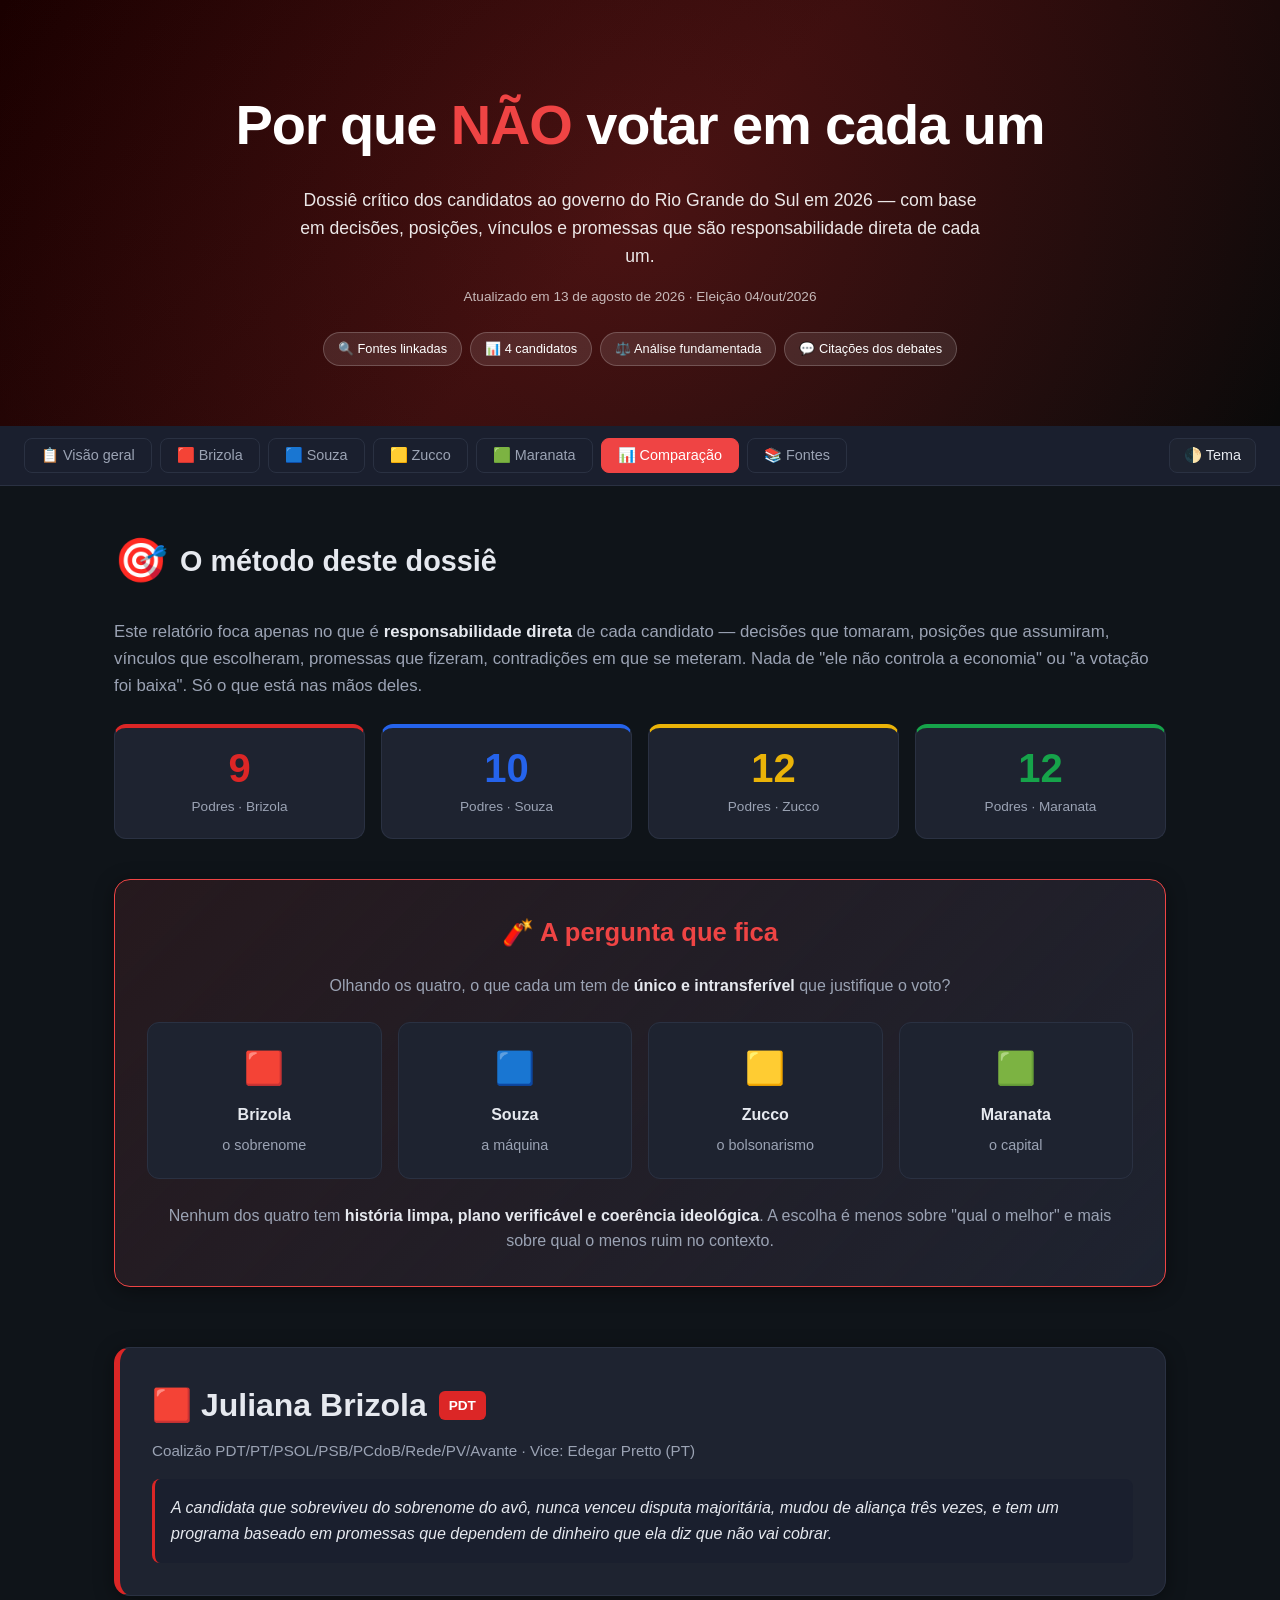
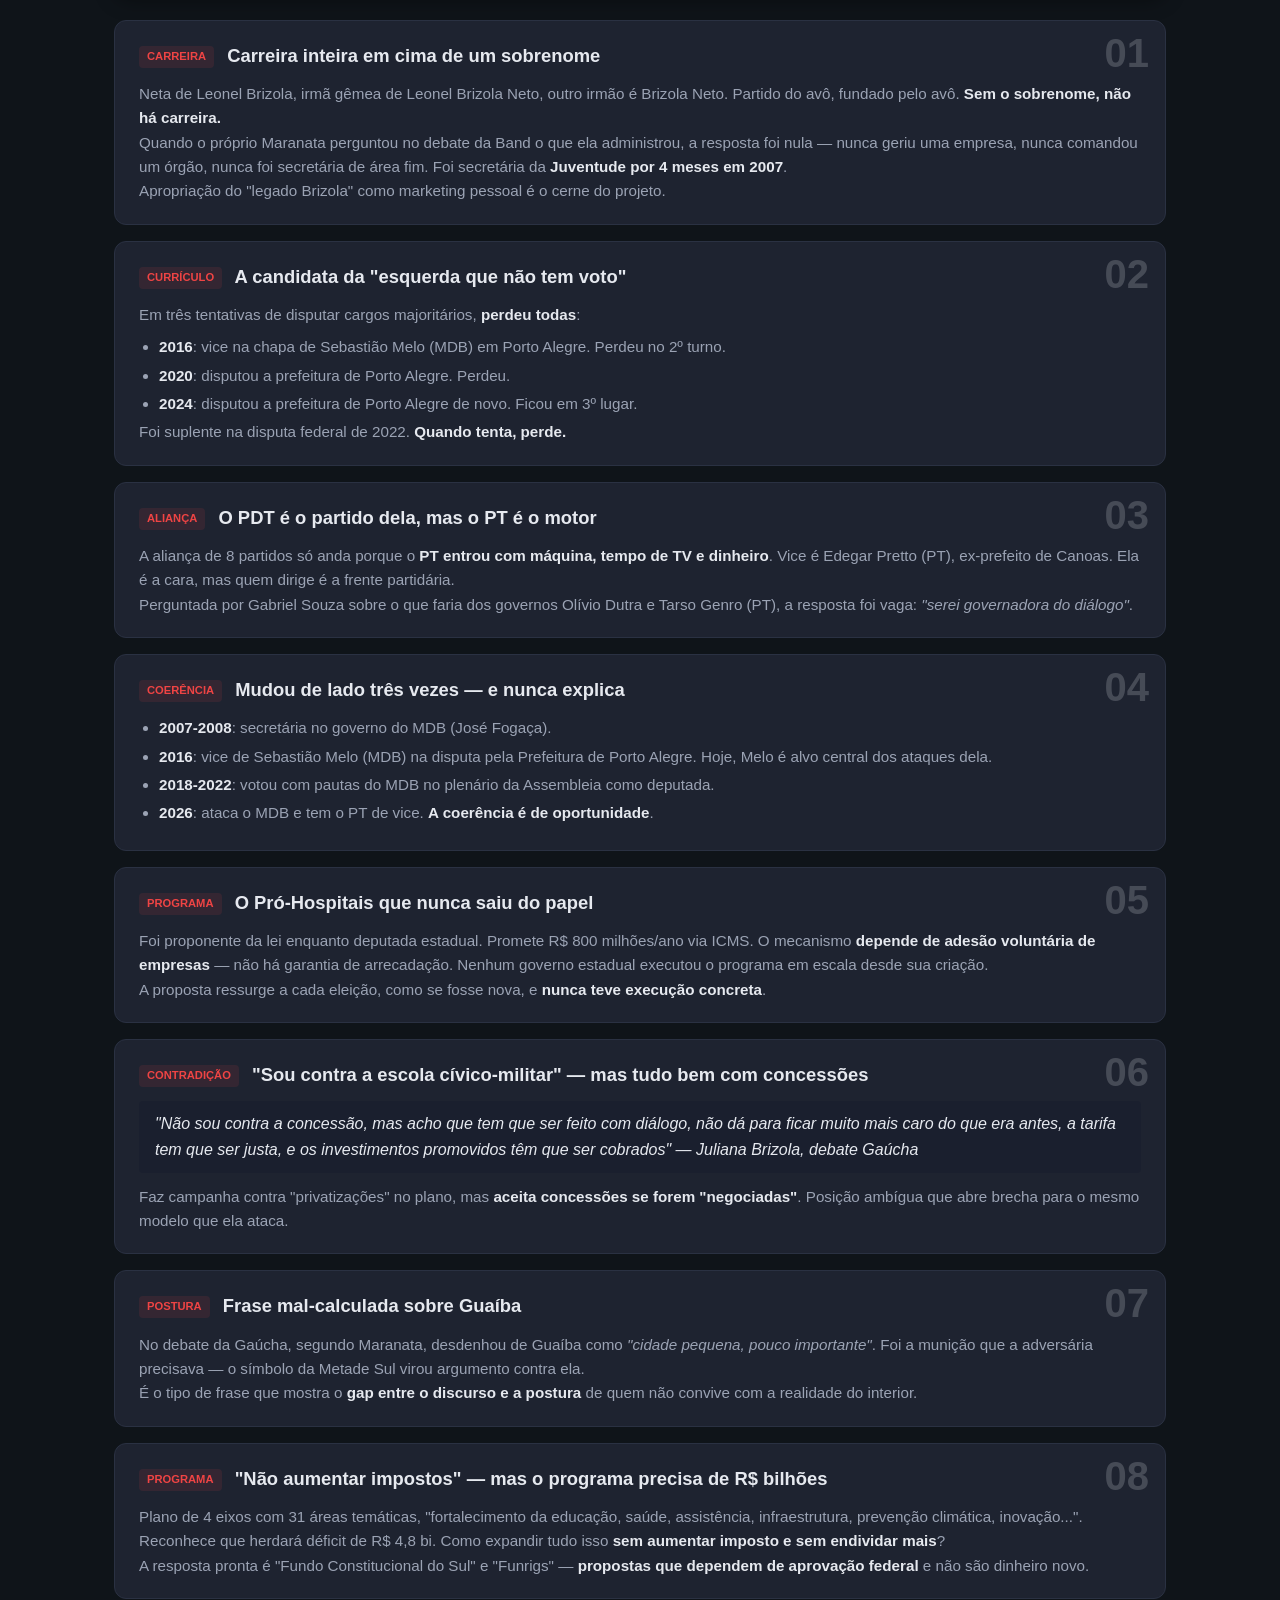
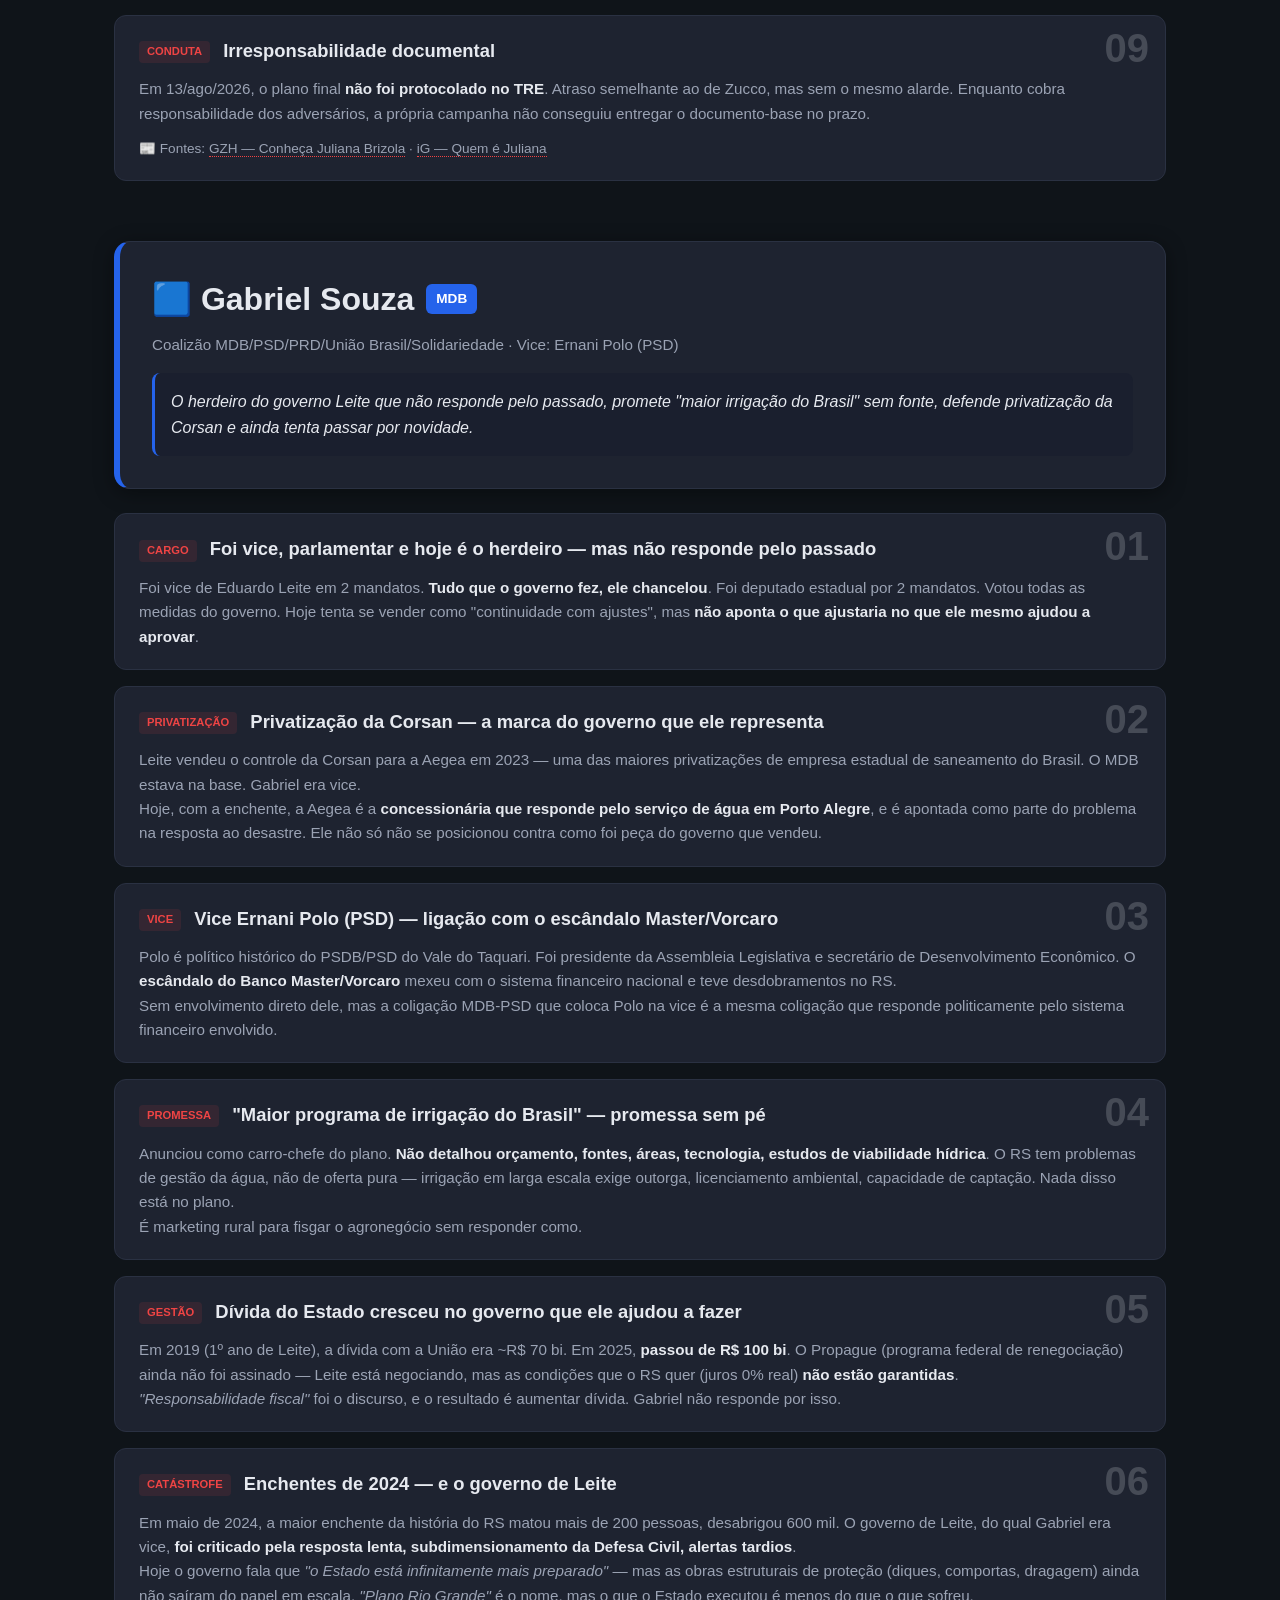
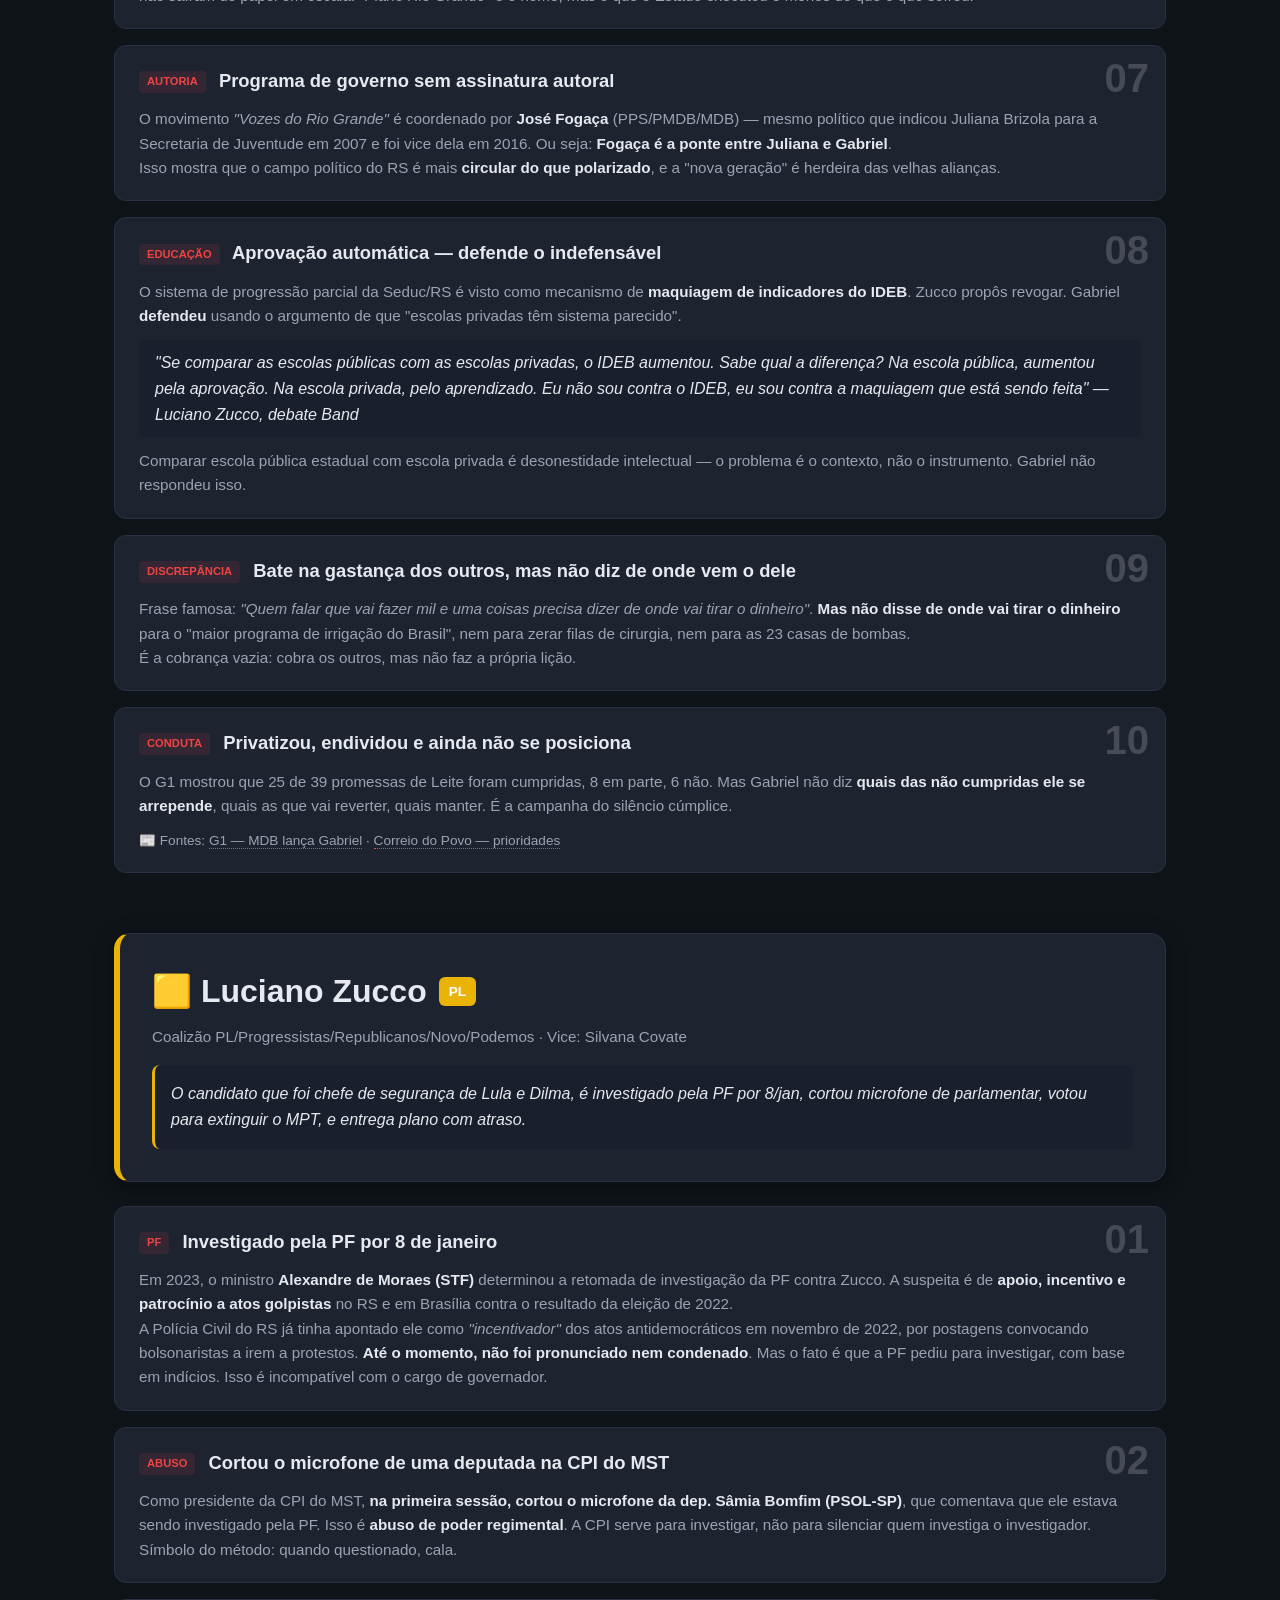
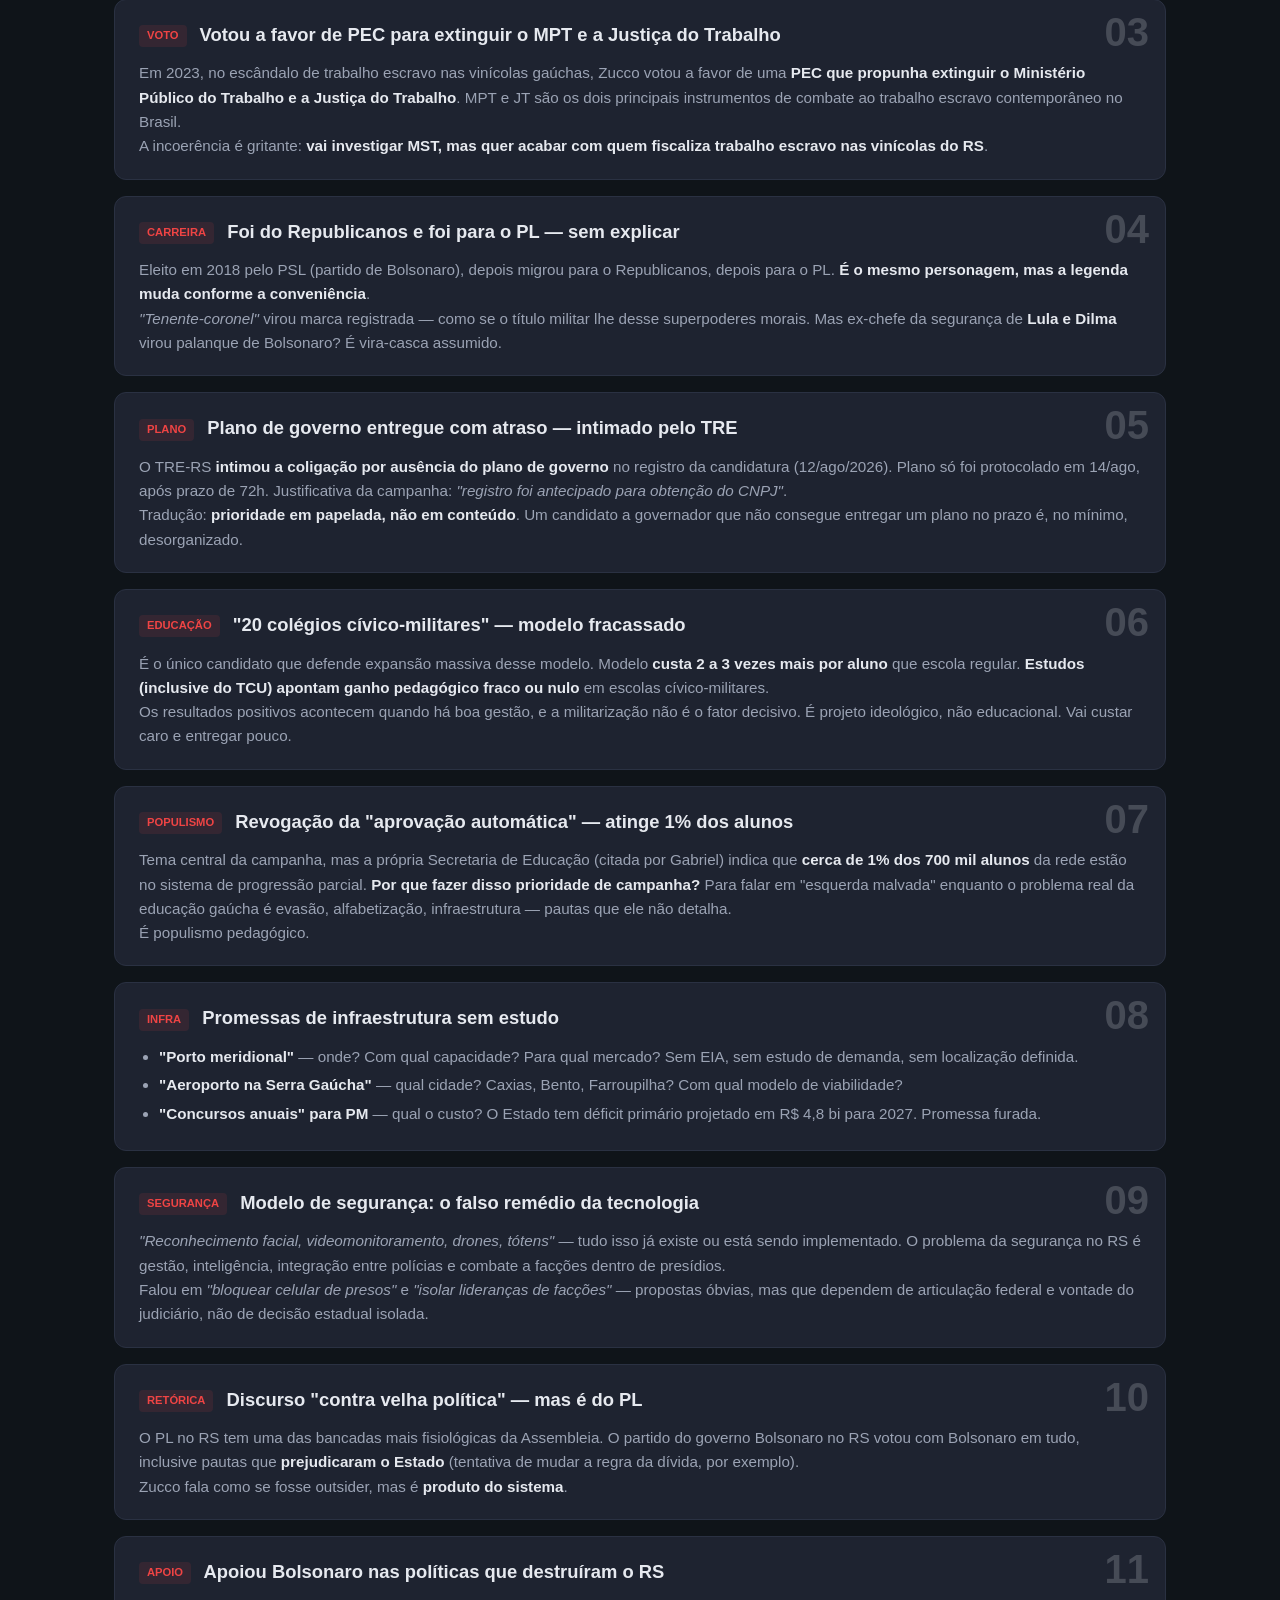
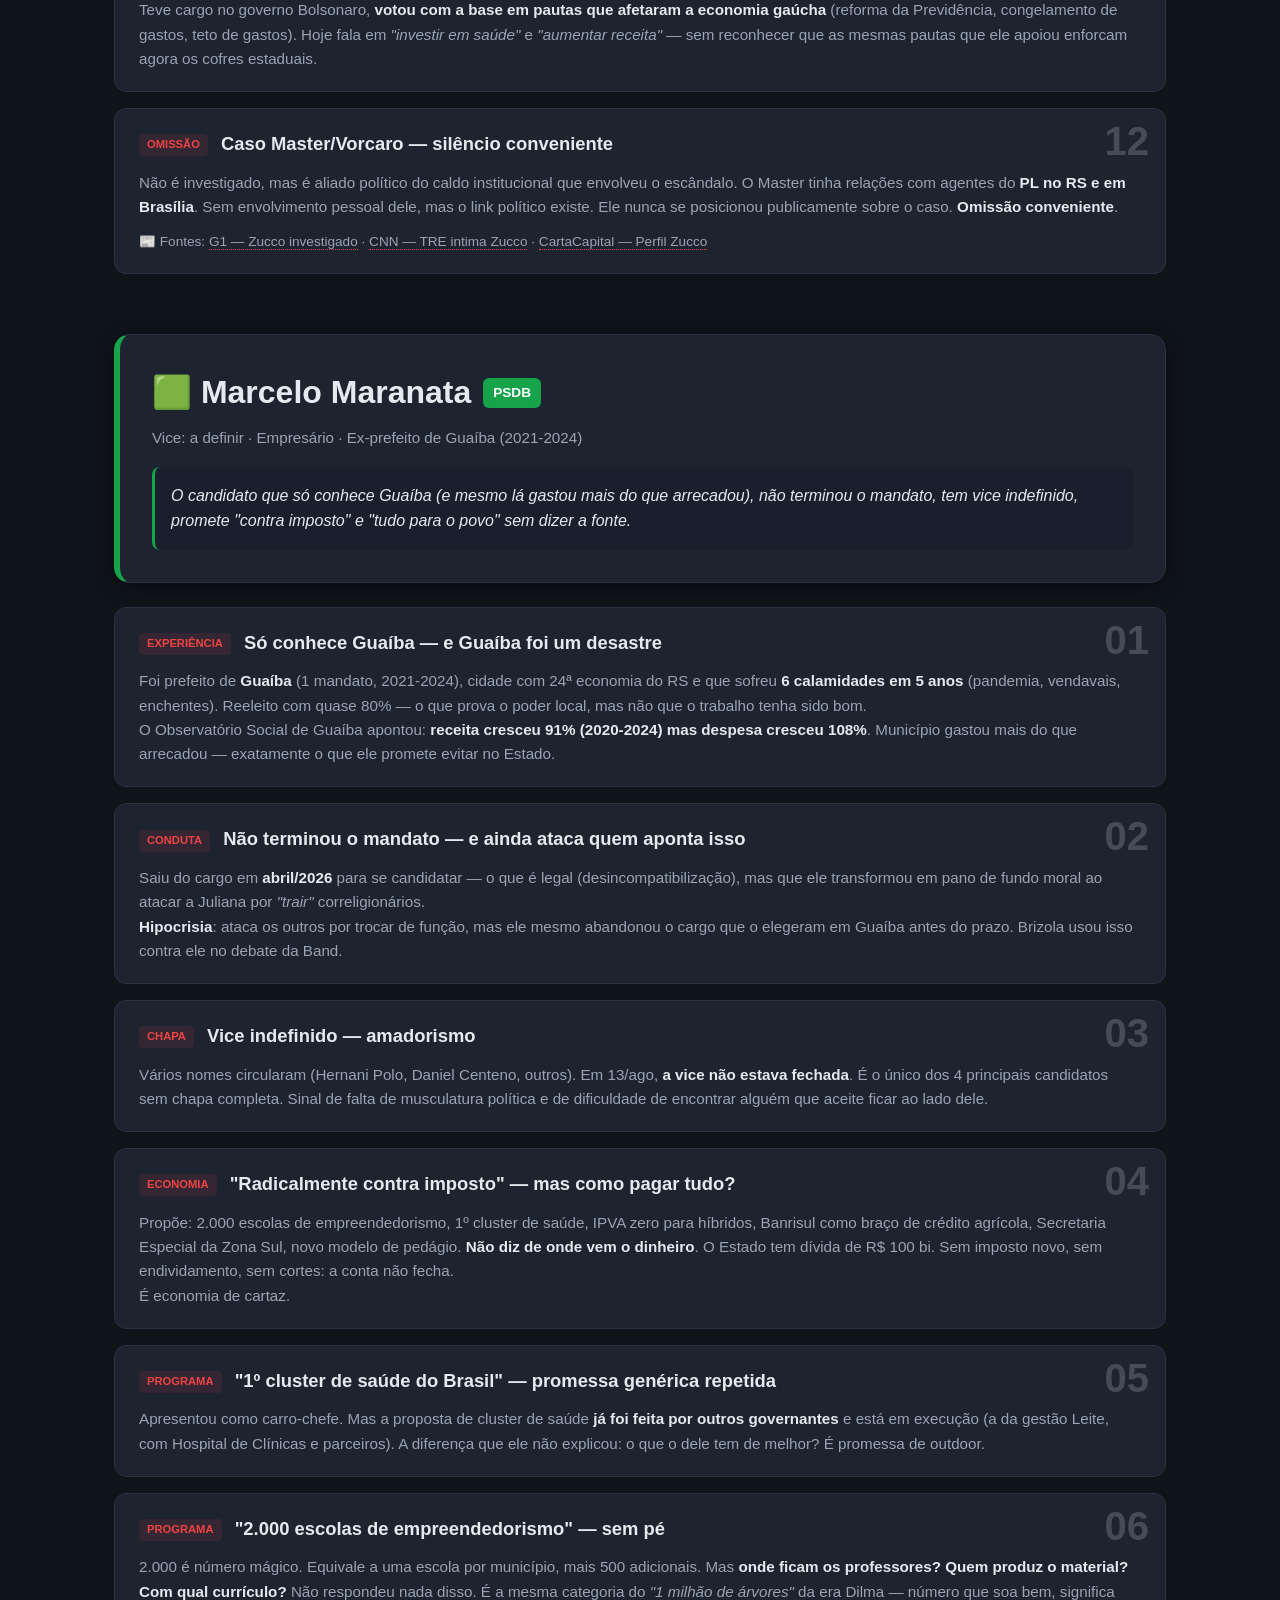
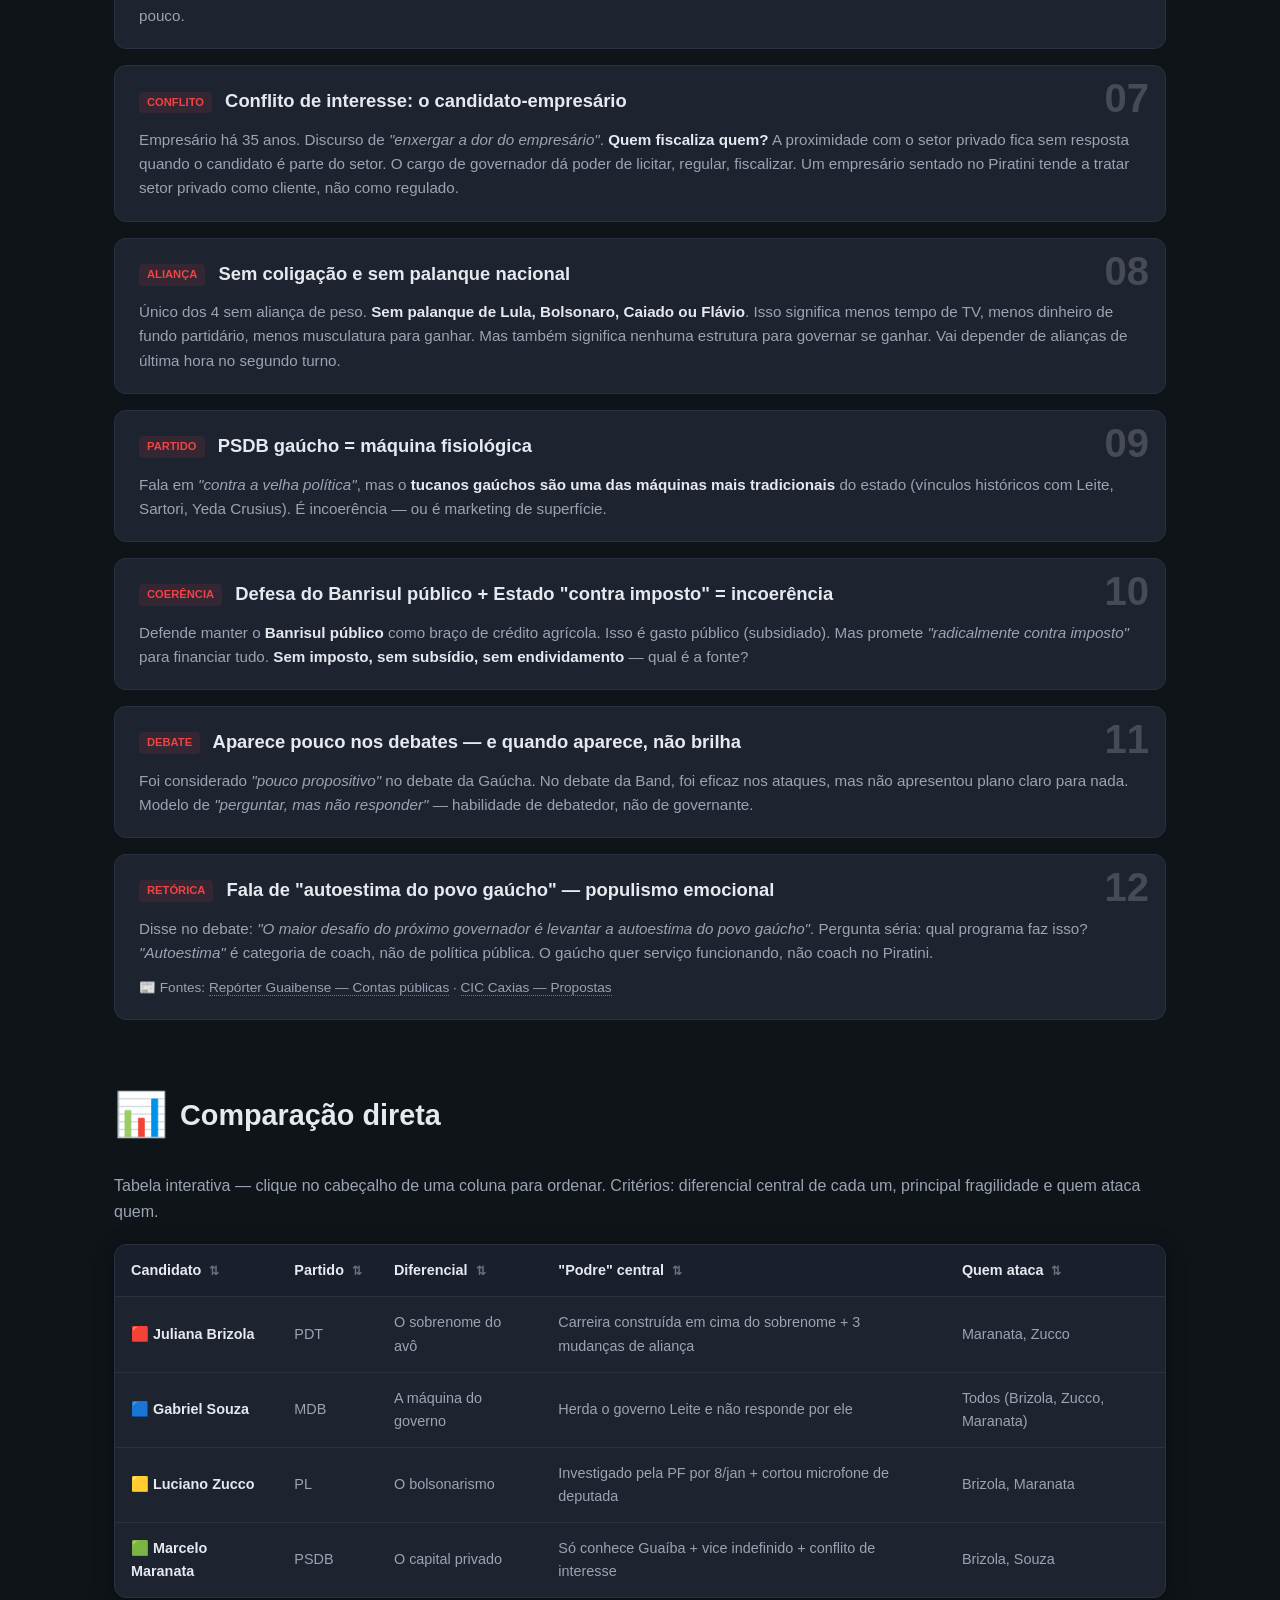
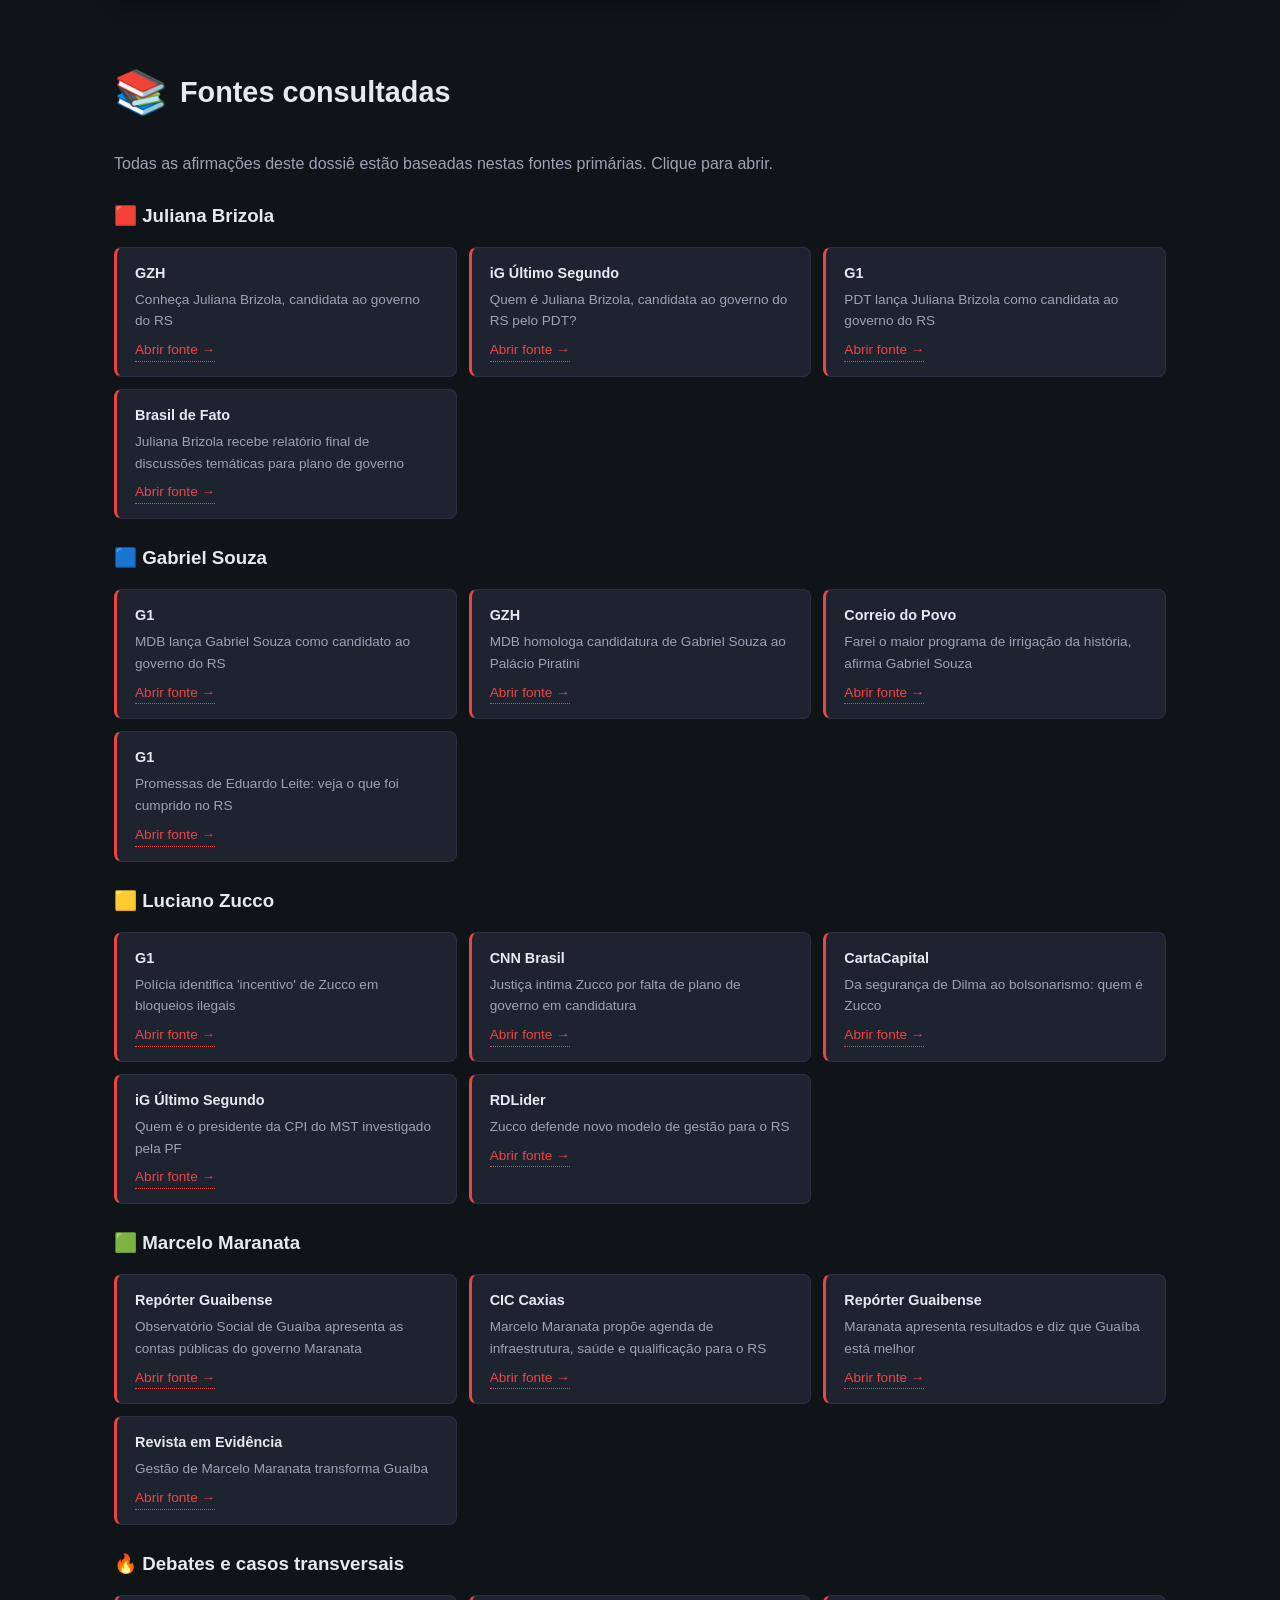
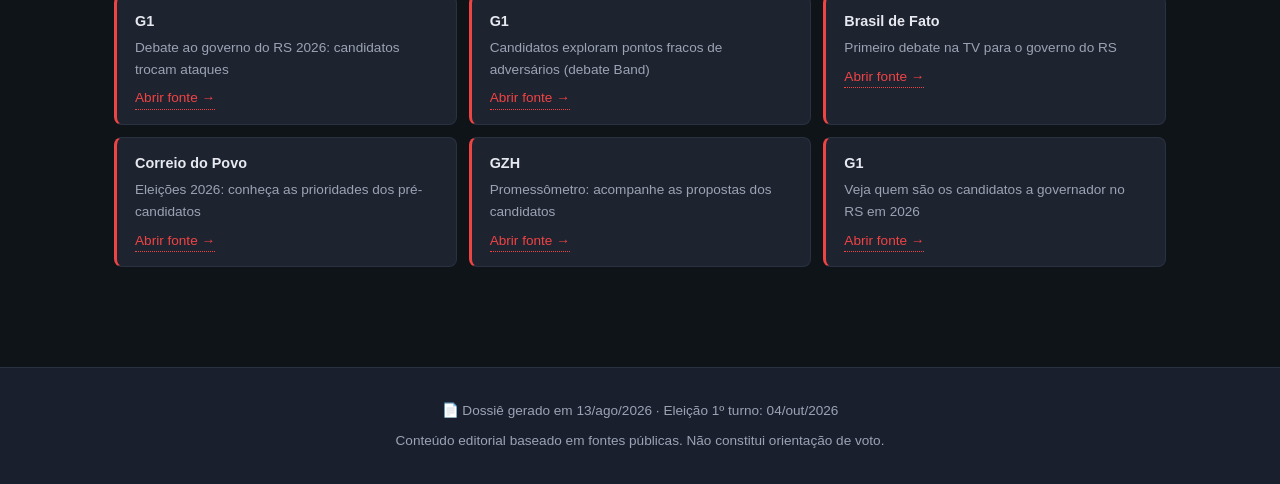
==== index.html @ 3d132164 "Rename porque-nao-votar.html to index.html" ====
<!DOCTYPE html>
<html lang="pt-BR">
<head>
<meta charset="UTF-8" />
<meta name="viewport" content="width=device-width, initial-scale=1.0" />
<title>Por que NÃO votar · Piratini 2026</title>
<link rel="stylesheet" href="style.css">
</head>
<body>

<!-- HERO -->
<header class="hero">
  <div class="hero-content">
    <h1>Por que <span class="accent">NÃO</span> votar em cada um</h1>
    <p>Dossiê crítico dos candidatos ao governo do Rio Grande do Sul em 2026 — com base em decisões, posições, vínculos e promessas que são responsabilidade direta de cada um.</p>
    <p class="meta">Atualizado em 13 de agosto de 2026 · Eleição 04/out/2026</p>
    <div class="badges">
      <span class="badge">🔍 Fontes linkadas</span>
      <span class="badge">📊 4 candidatos</span>
      <span class="badge">⚖️ Análise fundamentada</span>
      <span class="badge">💬 Citações dos debates</span>
    </div>
  </div>
</header>

<!-- CONTROLS -->
<div class="controls">
  <div class="nav-tabs">
    <button class="nav-tab active" data-target="intro">📋 Visão geral</button>
    <button class="nav-tab" data-target="brizola">🟥 Brizola</button>
    <button class="nav-tab" data-target="souza">🟦 Souza</button>
    <button class="nav-tab" data-target="zucco">🟨 Zucco</button>
    <button class="nav-tab" data-target="maranata">🟩 Maranata</button>
    <button class="nav-tab" data-target="tabela">📊 Comparação</button>
    <button class="nav-tab" data-target="fontes">📚 Fontes</button>
  </div>
  <button class="theme-toggle" id="themeToggle">🌓 Tema</button>
</div>

<!-- CONTAINER -->
<main class="container">

  <!-- INTRO -->
  <section id="intro" class="section fade-in">
    <h2 class="section-title"><span class="emoji">🎯</span> O método deste dossiê</h2>
    <p style="color: var(--text-soft); font-size: 1.05rem; margin-bottom: 24px;">
      Este relatório foca apenas no que é <strong style="color:var(--text)">responsabilidade direta</strong> de cada candidato — decisões que tomaram, posições que assumiram, vínculos que escolheram, promessas que fizeram, contradições em que se meteram. Nada de "ele não controla a economia" ou "a votação foi baixa". Só o que está nas mãos deles.
    </p>

    <div class="counters">
      <div class="counter brizola">
        <div class="numero-counter" data-target="9">0</div>
        <div class="label-counter">Podres · Brizola</div>
      </div>
      <div class="counter souza">
        <div class="numero-counter" data-target="10">0</div>
        <div class="label-counter">Podres · Souza</div>
      </div>
      <div class="counter zucco">
        <div class="numero-counter" data-target="12">0</div>
        <div class="label-counter">Podres · Zucco</div>
      </div>
      <div class="counter maranata">
        <div class="numero-counter" data-target="12">0</div>
        <div class="label-counter">Podres · Maranata</div>
      </div>
    </div>

    <div class="final-box">
      <h2>🧨 A pergunta que fica</h2>
      <p style="color: var(--text-soft); margin-bottom: 16px;">Olhando os quatro, o que cada um tem de <strong style="color:var(--text)">único e intransferível</strong> que justifique o voto?</p>
      <div class="diferenciais">
        <div class="diferencial">
          <span class="emoji">🟥</span>
          <strong>Brizola</strong>
          <span>o sobrenome</span>
        </div>
        <div class="diferencial">
          <span class="emoji">🟦</span>
          <strong>Souza</strong>
          <span>a máquina</span>
        </div>
        <div class="diferencial">
          <span class="emoji">🟨</span>
          <strong>Zucco</strong>
          <span>o bolsonarismo</span>
        </div>
        <div class="diferencial">
          <span class="emoji">🟩</span>
          <strong>Maranata</strong>
          <span>o capital</span>
        </div>
      </div>
      <p style="color: var(--text-soft); margin-top: 20px;">Nenhum dos quatro tem <strong style="color:var(--text)">história limpa, plano verificável e coerência ideológica</strong>. A escolha é menos sobre "qual o melhor" e mais sobre qual o menos ruim no contexto.</p>
    </div>
  </section>

  <!-- BRIZOLA -->
  <section id="brizola" class="section fade-in">
    <div class="candidato-header brizola">
      <h2>🟥 Juliana Brizola <span class="partido-tag">PDT</span></h2>
      <p class="subtitle">Coalizão PDT/PT/PSOL/PSB/PCdoB/Rede/PV/Avante · Vice: Edegar Pretto (PT)</p>
      <div class="resumo">A candidata que sobreviveu do sobrenome do avô, nunca venceu disputa majoritária, mudou de aliança três vezes, e tem um programa baseado em promessas que dependem de dinheiro que ela diz que não vai cobrar.</div>
    </div>

    <div class="podre fade-in">
      <span class="numero">01</span>
      <h3><span class="badge-podre">CARREIRA</span> Carreira inteira em cima de um sobrenome</h3>
      <p>Neta de Leonel Brizola, irmã gêmea de Leonel Brizola Neto, outro irmão é Brizola Neto. Partido do avô, fundado pelo avô. <strong>Sem o sobrenome, não há carreira.</strong></p>
      <p>Quando o próprio Maranata perguntou no debate da Band o que ela administrou, a resposta foi nula — nunca geriu uma empresa, nunca comandou um órgão, nunca foi secretária de área fim. Foi secretária da <strong>Juventude por 4 meses em 2007</strong>.</p>
      <p>Apropriação do "legado Brizola" como marketing pessoal é o cerne do projeto.</p>
    </div>

    <div class="podre fade-in">
      <span class="numero">02</span>
      <h3><span class="badge-podre">CURRÍCULO</span> A candidata da "esquerda que não tem voto"</h3>
      <p>Em três tentativas de disputar cargos majoritários, <strong>perdeu todas</strong>:</p>
      <ul>
        <li><strong>2016</strong>: vice na chapa de Sebastião Melo (MDB) em Porto Alegre. Perdeu no 2º turno.</li>
        <li><strong>2020</strong>: disputou a prefeitura de Porto Alegre. Perdeu.</li>
        <li><strong>2024</strong>: disputou a prefeitura de Porto Alegre de novo. Ficou em 3º lugar.</li>
      </ul>
      <p>Foi suplente na disputa federal de 2022. <strong>Quando tenta, perde.</strong></p>
    </div>

    <div class="podre fade-in">
      <span class="numero">03</span>
      <h3><span class="badge-podre">ALIANÇA</span> O PDT é o partido dela, mas o PT é o motor</h3>
      <p>A aliança de 8 partidos só anda porque o <strong>PT entrou com máquina, tempo de TV e dinheiro</strong>. Vice é Edegar Pretto (PT), ex-prefeito de Canoas. Ela é a cara, mas quem dirige é a frente partidária.</p>
      <p>Perguntada por Gabriel Souza sobre o que faria dos governos Olívio Dutra e Tarso Genro (PT), a resposta foi vaga: <em>"serei governadora do diálogo"</em>.</p>
    </div>

    <div class="podre fade-in">
      <span class="numero">04</span>
      <h3><span class="badge-podre">COERÊNCIA</span> Mudou de lado três vezes — e nunca explica</h3>
      <ul>
        <li><strong>2007-2008</strong>: secretária no governo do MDB (José Fogaça).</li>
        <li><strong>2016</strong>: vice de Sebastião Melo (MDB) na disputa pela Prefeitura de Porto Alegre. Hoje, Melo é alvo central dos ataques dela.</li>
        <li><strong>2018-2022</strong>: votou com pautas do MDB no plenário da Assembleia como deputada.</li>
        <li><strong>2026</strong>: ataca o MDB e tem o PT de vice. <strong>A coerência é de oportunidade</strong>.</li>
      </ul>
    </div>

    <div class="podre fade-in">
      <span class="numero">05</span>
      <h3><span class="badge-podre">PROGRAMA</span> O Pró-Hospitais que nunca saiu do papel</h3>
      <p>Foi proponente da lei enquanto deputada estadual. Promete R$ 800 milhões/ano via ICMS. O mecanismo <strong>depende de adesão voluntária de empresas</strong> — não há garantia de arrecadação. Nenhum governo estadual executou o programa em escala desde sua criação.</p>
      <p>A proposta ressurge a cada eleição, como se fosse nova, e <strong>nunca teve execução concreta</strong>.</p>
    </div>

    <div class="podre fade-in">
      <span class="numero">06</span>
      <h3><span class="badge-podre">CONTRADIÇÃO</span> "Sou contra a escola cívico-militar" — mas tudo bem com concessões</h3>
      <blockquote>"Não sou contra a concessão, mas acho que tem que ser feito com diálogo, não dá para ficar muito mais caro do que era antes, a tarifa tem que ser justa, e os investimentos promovidos têm que ser cobrados" — Juliana Brizola, debate Gaúcha</blockquote>
      <p>Faz campanha contra "privatizações" no plano, mas <strong>aceita concessões se forem "negociadas"</strong>. Posição ambígua que abre brecha para o mesmo modelo que ela ataca.</p>
    </div>

    <div class="podre fade-in">
      <span class="numero">07</span>
      <h3><span class="badge-podre">POSTURA</span> Frase mal-calculada sobre Guaíba</h3>
      <p>No debate da Gaúcha, segundo Maranata, desdenhou de Guaíba como <em>"cidade pequena, pouco importante"</em>. Foi a munição que a adversária precisava — o símbolo da Metade Sul virou argumento contra ela.</p>
      <p>É o tipo de frase que mostra o <strong>gap entre o discurso e a postura</strong> de quem não convive com a realidade do interior.</p>
    </div>

    <div class="podre fade-in">
      <span class="numero">08</span>
      <h3><span class="badge-podre">PROGRAMA</span> "Não aumentar impostos" — mas o programa precisa de R$ bilhões</h3>
      <p>Plano de 4 eixos com 31 áreas temáticas, "fortalecimento da educação, saúde, assistência, infraestrutura, prevenção climática, inovação...". Reconhece que herdará déficit de R$ 4,8 bi. Como expandir tudo isso <strong>sem aumentar imposto e sem endividar mais</strong>?</p>
      <p>A resposta pronta é "Fundo Constitucional do Sul" e "Funrigs" — <strong>propostas que dependem de aprovação federal</strong> e não são dinheiro novo.</p>
    </div>

    <div class="podre fade-in">
      <span class="numero">09</span>
      <h3><span class="badge-podre">CONDUTA</span> Irresponsabilidade documental</h3>
      <p>Em 13/ago/2026, o plano final <strong>não foi protocolado no TRE</strong>. Atraso semelhante ao de Zucco, mas sem o mesmo alarde. Enquanto cobra responsabilidade dos adversários, a própria campanha não conseguiu entregar o documento-base no prazo.</p>
      <div class="fonte">📰 Fontes: <a href="https://gauchazh.clicrbs.com.br/politica/eleicoes/noticia/2026/08/conheca-juliana-brizola-candidata-ao-governo-do-rio-grande-do-sul-pelo-pdt-cmsgumuq3019j016jgukmrg18.html" target="_blank" rel="noopener">GZH — Conheça Juliana Brizola</a> · <a href="https://ultimosegundo.ig.com.br/2026-07-29/quem-e-juliana-brizola--candidata-ao-governo-do-rs-pelo-pdt-.html" target="_blank" rel="noopener">iG — Quem é Juliana</a></div>
    </div>
  </section>

  <!-- SOUZA -->
  <section id="souza" class="section fade-in">
    <div class="candidato-header souza">
      <h2>🟦 Gabriel Souza <span class="partido-tag">MDB</span></h2>
      <p class="subtitle">Coalizão MDB/PSD/PRD/União Brasil/Solidariedade · Vice: Ernani Polo (PSD)</p>
      <div class="resumo">O herdeiro do governo Leite que não responde pelo passado, promete "maior irrigação do Brasil" sem fonte, defende privatização da Corsan e ainda tenta passar por novidade.</div>
    </div>

    <div class="podre fade-in">
      <span class="numero">01</span>
      <h3><span class="badge-podre">CARGO</span> Foi vice, parlamentar e hoje é o herdeiro — mas não responde pelo passado</h3>
      <p>Foi vice de Eduardo Leite em 2 mandatos. <strong>Tudo que o governo fez, ele chancelou</strong>. Foi deputado estadual por 2 mandatos. Votou todas as medidas do governo. Hoje tenta se vender como "continuidade com ajustes", mas <strong>não aponta o que ajustaria no que ele mesmo ajudou a aprovar</strong>.</p>
    </div>

    <div class="podre fade-in">
      <span class="numero">02</span>
      <h3><span class="badge-podre">PRIVATIZAÇÃO</span> Privatização da Corsan — a marca do governo que ele representa</h3>
      <p>Leite vendeu o controle da Corsan para a Aegea em 2023 — uma das maiores privatizações de empresa estadual de saneamento do Brasil. O MDB estava na base. Gabriel era vice.</p>
      <p>Hoje, com a enchente, a Aegea é a <strong>concessionária que responde pelo serviço de água em Porto Alegre</strong>, e é apontada como parte do problema na resposta ao desastre. Ele não só não se posicionou contra como foi peça do governo que vendeu.</p>
    </div>

    <div class="podre fade-in">
      <span class="numero">03</span>
      <h3><span class="badge-podre">VICE</span> Vice Ernani Polo (PSD) — ligação com o escândalo Master/Vorcaro</h3>
      <p>Polo é político histórico do PSDB/PSD do Vale do Taquari. Foi presidente da Assembleia Legislativa e secretário de Desenvolvimento Econômico. O <strong>escândalo do Banco Master/Vorcaro</strong> mexeu com o sistema financeiro nacional e teve desdobramentos no RS.</p>
      <p>Sem envolvimento direto dele, mas a coligação MDB-PSD que coloca Polo na vice é a mesma coligação que responde politicamente pelo sistema financeiro envolvido.</p>
    </div>

    <div class="podre fade-in">
      <span class="numero">04</span>
      <h3><span class="badge-podre">PROMESSA</span> "Maior programa de irrigação do Brasil" — promessa sem pé</h3>
      <p>Anunciou como carro-chefe do plano. <strong>Não detalhou orçamento, fontes, áreas, tecnologia, estudos de viabilidade hídrica</strong>. O RS tem problemas de gestão da água, não de oferta pura — irrigação em larga escala exige outorga, licenciamento ambiental, capacidade de captação. Nada disso está no plano.</p>
      <p>É marketing rural para fisgar o agronegócio sem responder como.</p>
    </div>

    <div class="podre fade-in">
      <span class="numero">05</span>
      <h3><span class="badge-podre">GESTÃO</span> Dívida do Estado cresceu no governo que ele ajudou a fazer</h3>
      <p>Em 2019 (1º ano de Leite), a dívida com a União era ~R$ 70 bi. Em 2025, <strong>passou de R$ 100 bi</strong>. O Propague (programa federal de renegociação) ainda não foi assinado — Leite está negociando, mas as condições que o RS quer (juros 0% real) <strong>não estão garantidas</strong>.</p>
      <p><em>"Responsabilidade fiscal"</em> foi o discurso, e o resultado é aumentar dívida. Gabriel não responde por isso.</p>
    </div>

    <div class="podre fade-in">
      <span class="numero">06</span>
      <h3><span class="badge-podre">CATÁSTROFE</span> Enchentes de 2024 — e o governo de Leite</h3>
      <p>Em maio de 2024, a maior enchente da história do RS matou mais de 200 pessoas, desabrigou 600 mil. O governo de Leite, do qual Gabriel era vice, <strong>foi criticado pela resposta lenta, subdimensionamento da Defesa Civil, alertas tardios</strong>.</p>
      <p>Hoje o governo fala que <em>"o Estado está infinitamente mais preparado"</em> — mas as obras estruturais de proteção (diques, comportas, dragagem) ainda não saíram do papel em escala. <em>"Plano Rio Grande"</em> é o nome, mas o que o Estado executou é menos do que o que sofreu.</p>
    </div>

    <div class="podre fade-in">
      <span class="numero">07</span>
      <h3><span class="badge-podre">AUTORIA</span> Programa de governo sem assinatura autoral</h3>
      <p>O movimento <em>"Vozes do Rio Grande"</em> é coordenado por <strong>José Fogaça</strong> (PPS/PMDB/MDB) — mesmo político que indicou Juliana Brizola para a Secretaria de Juventude em 2007 e foi vice dela em 2016. Ou seja: <strong>Fogaça é a ponte entre Juliana e Gabriel</strong>.</p>
      <p>Isso mostra que o campo político do RS é mais <strong>circular do que polarizado</strong>, e a "nova geração" é herdeira das velhas alianças.</p>
    </div>

    <div class="podre fade-in">
      <span class="numero">08</span>
      <h3><span class="badge-podre">EDUCAÇÃO</span> Aprovação automática — defende o indefensável</h3>
      <p>O sistema de progressão parcial da Seduc/RS é visto como mecanismo de <strong>maquiagem de indicadores do IDEB</strong>. Zucco propôs revogar. Gabriel <strong>defendeu</strong> usando o argumento de que "escolas privadas têm sistema parecido".</p>
      <blockquote>"Se comparar as escolas públicas com as escolas privadas, o IDEB aumentou. Sabe qual a diferença? Na escola pública, aumentou pela aprovação. Na escola privada, pelo aprendizado. Eu não sou contra o IDEB, eu sou contra a maquiagem que está sendo feita" — Luciano Zucco, debate Band</blockquote>
      <p>Comparar escola pública estadual com escola privada é desonestidade intelectual — o problema é o contexto, não o instrumento. Gabriel não respondeu isso.</p>
    </div>

    <div class="podre fade-in">
      <span class="numero">09</span>
      <h3><span class="badge-podre">DISCREPÂNCIA</span> Bate na gastança dos outros, mas não diz de onde vem o dele</h3>
      <p>Frase famosa: <em>"Quem falar que vai fazer mil e uma coisas precisa dizer de onde vai tirar o dinheiro"</em>. <strong>Mas não disse de onde vai tirar o dinheiro</strong> para o "maior programa de irrigação do Brasil", nem para zerar filas de cirurgia, nem para as 23 casas de bombas.</p>
      <p>É a cobrança vazia: cobra os outros, mas não faz a própria lição.</p>
    </div>

    <div class="podre fade-in">
      <span class="numero">10</span>
      <h3><span class="badge-podre">CONDUTA</span> Privatizou, endividou e ainda não se posiciona</h3>
      <p>O G1 mostrou que 25 de 39 promessas de Leite foram cumpridas, 8 em parte, 6 não. Mas Gabriel não diz <strong>quais das não cumpridas ele se arrepende</strong>, quais as que vai reverter, quais manter. É a campanha do silêncio cúmplice.</p>
      <div class="fonte">📰 Fontes: <a href="https://g1.globo.com/rs/rio-grande-do-sul/eleicoes/2026/noticia/2026/08/01/mdb-lanca-gabriel-souza-como-candidato-ao-governo-do-rs.ghtml" target="_blank" rel="noopener">G1 — MDB lança Gabriel</a> · <a href="https://www.correiodopovo.com.br/not%C3%ADcias/pol%C3%ADtica/elei%C3%A7%C3%B5es-2026-conheca-as-prioridades-dos-pre-candidatos-ao-governo-gaucho-1.1717572" target="_blank" rel="noopener">Correio do Povo — prioridades</a></div>
    </div>
  </section>

  <!-- ZUCCO -->
  <section id="zucco" class="section fade-in">
    <div class="candidato-header zucco">
      <h2>🟨 Luciano Zucco <span class="partido-tag">PL</span></h2>
      <p class="subtitle">Coalizão PL/Progressistas/Republicanos/Novo/Podemos · Vice: Silvana Covate</p>
      <div class="resumo">O candidato que foi chefe de segurança de Lula e Dilma, é investigado pela PF por 8/jan, cortou microfone de parlamentar, votou para extinguir o MPT, e entrega plano com atraso.</div>
    </div>

    <div class="podre fade-in">
      <span class="numero">01</span>
      <h3><span class="badge-podre">PF</span> Investigado pela PF por 8 de janeiro</h3>
      <p>Em 2023, o ministro <strong>Alexandre de Moraes (STF)</strong> determinou a retomada de investigação da PF contra Zucco. A suspeita é de <strong>apoio, incentivo e patrocínio a atos golpistas</strong> no RS e em Brasília contra o resultado da eleição de 2022.</p>
      <p>A Polícia Civil do RS já tinha apontado ele como <em>"incentivador"</em> dos atos antidemocráticos em novembro de 2022, por postagens convocando bolsonaristas a irem a protestos. <strong>Até o momento, não foi pronunciado nem condenado</strong>. Mas o fato é que a PF pediu para investigar, com base em indícios. Isso é incompatível com o cargo de governador.</p>
    </div>

    <div class="podre fade-in">
      <span class="numero">02</span>
      <h3><span class="badge-podre">ABUSO</span> Cortou o microfone de uma deputada na CPI do MST</h3>
      <p>Como presidente da CPI do MST, <strong>na primeira sessão, cortou o microfone da dep. Sâmia Bomfim (PSOL-SP)</strong>, que comentava que ele estava sendo investigado pela PF. Isso é <strong>abuso de poder regimental</strong>. A CPI serve para investigar, não para silenciar quem investiga o investigador.</p>
      <p>Símbolo do método: quando questionado, cala.</p>
    </div>

    <div class="podre fade-in">
      <span class="numero">03</span>
      <h3><span class="badge-podre">VOTO</span> Votou a favor de PEC para extinguir o MPT e a Justiça do Trabalho</h3>
      <p>Em 2023, no escândalo de trabalho escravo nas vinícolas gaúchas, Zucco votou a favor de uma <strong>PEC que propunha extinguir o Ministério Público do Trabalho e a Justiça do Trabalho</strong>. MPT e JT são os dois principais instrumentos de combate ao trabalho escravo contemporâneo no Brasil.</p>
      <p>A incoerência é gritante: <strong>vai investigar MST, mas quer acabar com quem fiscaliza trabalho escravo nas vinícolas do RS</strong>.</p>
    </div>

    <div class="podre fade-in">
      <span class="numero">04</span>
      <h3><span class="badge-podre">CARREIRA</span> Foi do Republicanos e foi para o PL — sem explicar</h3>
      <p>Eleito em 2018 pelo PSL (partido de Bolsonaro), depois migrou para o Republicanos, depois para o PL. <strong>É o mesmo personagem, mas a legenda muda conforme a conveniência</strong>.</p>
      <p><em>"Tenente-coronel"</em> virou marca registrada — como se o título militar lhe desse superpoderes morais. Mas ex-chefe da segurança de <strong>Lula e Dilma</strong> virou palanque de Bolsonaro? É vira-casca assumido.</p>
    </div>

    <div class="podre fade-in">
      <span class="numero">05</span>
      <h3><span class="badge-podre">PLANO</span> Plano de governo entregue com atraso — intimado pelo TRE</h3>
      <p>O TRE-RS <strong>intimou a coligação por ausência do plano de governo</strong> no registro da candidatura (12/ago/2026). Plano só foi protocolado em 14/ago, após prazo de 72h. Justificativa da campanha: <em>"registro foi antecipado para obtenção do CNPJ"</em>.</p>
      <p>Tradução: <strong>prioridade em papelada, não em conteúdo</strong>. Um candidato a governador que não consegue entregar um plano no prazo é, no mínimo, desorganizado.</p>
    </div>

    <div class="podre fade-in">
      <span class="numero">06</span>
      <h3><span class="badge-podre">EDUCAÇÃO</span> "20 colégios cívico-militares" — modelo fracassado</h3>
      <p>É o único candidato que defende expansão massiva desse modelo. Modelo <strong>custa 2 a 3 vezes mais por aluno</strong> que escola regular. <strong>Estudos (inclusive do TCU) apontam ganho pedagógico fraco ou nulo</strong> em escolas cívico-militares.</p>
      <p>Os resultados positivos acontecem quando há boa gestão, e a militarização não é o fator decisivo. É projeto ideológico, não educacional. Vai custar caro e entregar pouco.</p>
    </div>

    <div class="podre fade-in">
      <span class="numero">07</span>
      <h3><span class="badge-podre">POPULISMO</span> Revogação da "aprovação automática" — atinge 1% dos alunos</h3>
      <p>Tema central da campanha, mas a própria Secretaria de Educação (citada por Gabriel) indica que <strong>cerca de 1% dos 700 mil alunos</strong> da rede estão no sistema de progressão parcial. <strong>Por que fazer disso prioridade de campanha?</strong> Para falar em "esquerda malvada" enquanto o problema real da educação gaúcha é evasão, alfabetização, infraestrutura — pautas que ele não detalha.</p>
      <p>É populismo pedagógico.</p>
    </div>

    <div class="podre fade-in">
      <span class="numero">08</span>
      <h3><span class="badge-podre">INFRA</span> Promessas de infraestrutura sem estudo</h3>
      <ul>
        <li><strong>"Porto meridional"</strong> — onde? Com qual capacidade? Para qual mercado? Sem EIA, sem estudo de demanda, sem localização definida.</li>
        <li><strong>"Aeroporto na Serra Gaúcha"</strong> — qual cidade? Caxias, Bento, Farroupilha? Com qual modelo de viabilidade?</li>
        <li><strong>"Concursos anuais" para PM</strong> — qual o custo? O Estado tem déficit primário projetado em R$ 4,8 bi para 2027. Promessa furada.</li>
      </ul>
    </div>

    <div class="podre fade-in">
      <span class="numero">09</span>
      <h3><span class="badge-podre">SEGURANÇA</span> Modelo de segurança: o falso remédio da tecnologia</h3>
      <p><em>"Reconhecimento facial, videomonitoramento, drones, tótens"</em> — tudo isso já existe ou está sendo implementado. O problema da segurança no RS é gestão, inteligência, integração entre polícias e combate a facções dentro de presídios.</p>
      <p>Falou em <em>"bloquear celular de presos"</em> e <em>"isolar lideranças de facções"</em> — propostas óbvias, mas que dependem de articulação federal e vontade do judiciário, não de decisão estadual isolada.</p>
    </div>

    <div class="podre fade-in">
      <span class="numero">10</span>
      <h3><span class="badge-podre">RETÓRICA</span> Discurso "contra velha política" — mas é do PL</h3>
      <p>O PL no RS tem uma das bancadas mais fisiológicas da Assembleia. O partido do governo Bolsonaro no RS votou com Bolsonaro em tudo, inclusive pautas que <strong>prejudicaram o Estado</strong> (tentativa de mudar a regra da dívida, por exemplo).</p>
      <p>Zucco fala como se fosse outsider, mas é <strong>produto do sistema</strong>.</p>
    </div>

    <div class="podre fade-in">
      <span class="numero">11</span>
      <h3><span class="badge-podre">APOIO</span> Apoiou Bolsonaro nas políticas que destruíram o RS</h3>
      <p>Teve cargo no governo Bolsonaro, <strong>votou com a base em pautas que afetaram a economia gaúcha</strong> (reforma da Previdência, congelamento de gastos, teto de gastos). Hoje fala em <em>"investir em saúde"</em> e <em>"aumentar receita"</em> — sem reconhecer que as mesmas pautas que ele apoiou enforcam agora os cofres estaduais.</p>
    </div>

    <div class="podre fade-in">
      <span class="numero">12</span>
      <h3><span class="badge-podre">OMISSÃO</span> Caso Master/Vorcaro — silêncio conveniente</h3>
      <p>Não é investigado, mas é aliado político do caldo institucional que envolveu o escândalo. O Master tinha relações com agentes do <strong>PL no RS e em Brasília</strong>. Sem envolvimento pessoal dele, mas o link político existe. Ele nunca se posicionou publicamente sobre o caso. <strong>Omissão conveniente</strong>.</p>
      <div class="fonte">📰 Fontes: <a href="https://g1.globo.com/rs/rio-grande-do-sul/noticia/2022/11/16/policia-aponta-deputado-federal-zucco-mais-votado-do-rs-como-incentivador-de-bloqueios-ilegais.ghtml" target="_blank" rel="noopener">G1 — Zucco investigado</a> · <a href="https://www.cnnbrasil.com.br/eleicoes/justica-intima-zucco-por-falta-de-plano-de-governo-em-candidatura-no-rs/" target="_blank" rel="noopener">CNN — TRE intima Zucco</a> · <a href="https://www.cartacapital.com.br/politica/da-seguranca-de-dilma-ao-bolsonarismo-quem-e-o-deputado-zucco-presidente-da-cpi-do-mst/" target="_blank" rel="noopener">CartaCapital — Perfil Zucco</a></div>
    </div>
  </section>

  <!-- MARANATA -->
  <section id="maranata" class="section fade-in">
    <div class="candidato-header maranata">
      <h2>🟩 Marcelo Maranata <span class="partido-tag">PSDB</span></h2>
      <p class="subtitle">Vice: a definir · Empresário · Ex-prefeito de Guaíba (2021-2024)</p>
      <div class="resumo">O candidato que só conhece Guaíba (e mesmo lá gastou mais do que arrecadou), não terminou o mandato, tem vice indefinido, promete "contra imposto" e "tudo para o povo" sem dizer a fonte.</div>
    </div>

    <div class="podre fade-in">
      <span class="numero">01</span>
      <h3><span class="badge-podre">EXPERIÊNCIA</span> Só conhece Guaíba — e Guaíba foi um desastre</h3>
      <p>Foi prefeito de <strong>Guaíba</strong> (1 mandato, 2021-2024), cidade com 24ª economia do RS e que sofreu <strong>6 calamidades em 5 anos</strong> (pandemia, vendavais, enchentes). Reeleito com quase 80% — o que prova o poder local, mas não que o trabalho tenha sido bom.</p>
      <p>O Observatório Social de Guaíba apontou: <strong>receita cresceu 91% (2020-2024) mas despesa cresceu 108%</strong>. Município gastou mais do que arrecadou — exatamente o que ele promete evitar no Estado.</p>
    </div>

    <div class="podre fade-in">
      <span class="numero">02</span>
      <h3><span class="badge-podre">CONDUTA</span> Não terminou o mandato — e ainda ataca quem aponta isso</h3>
      <p>Saiu do cargo em <strong>abril/2026</strong> para se candidatar — o que é legal (desincompatibilização), mas que ele transformou em pano de fundo moral ao atacar a Juliana por <em>"trair"</em> correligionários.</p>
      <p><strong>Hipocrisia</strong>: ataca os outros por trocar de função, mas ele mesmo abandonou o cargo que o elegeram em Guaíba antes do prazo. Brizola usou isso contra ele no debate da Band.</p>
    </div>

    <div class="podre fade-in">
      <span class="numero">03</span>
      <h3><span class="badge-podre">CHAPA</span> Vice indefinido — amadorismo</h3>
      <p>Vários nomes circularam (Hernani Polo, Daniel Centeno, outros). Em 13/ago, <strong>a vice não estava fechada</strong>. É o único dos 4 principais candidatos sem chapa completa. Sinal de falta de musculatura política e de dificuldade de encontrar alguém que aceite ficar ao lado dele.</p>
    </div>

    <div class="podre fade-in">
      <span class="numero">04</span>
      <h3><span class="badge-podre">ECONOMIA</span> "Radicalmente contra imposto" — mas como pagar tudo?</h3>
      <p>Propõe: 2.000 escolas de empreendedorismo, 1º cluster de saúde, IPVA zero para híbridos, Banrisul como braço de crédito agrícola, Secretaria Especial da Zona Sul, novo modelo de pedágio. <strong>Não diz de onde vem o dinheiro</strong>. O Estado tem dívida de R$ 100 bi. Sem imposto novo, sem endividamento, sem cortes: a conta não fecha.</p>
      <p>É economia de cartaz.</p>
    </div>

    <div class="podre fade-in">
      <span class="numero">05</span>
      <h3><span class="badge-podre">PROGRAMA</span> "1º cluster de saúde do Brasil" — promessa genérica repetida</h3>
      <p>Apresentou como carro-chefe. Mas a proposta de cluster de saúde <strong>já foi feita por outros governantes</strong> e está em execução (a da gestão Leite, com Hospital de Clínicas e parceiros). A diferença que ele não explicou: o que o dele tem de melhor? É promessa de outdoor.</p>
    </div>

    <div class="podre fade-in">
      <span class="numero">06</span>
      <h3><span class="badge-podre">PROGRAMA</span> "2.000 escolas de empreendedorismo" — sem pé</h3>
      <p>2.000 é número mágico. Equivale a uma escola por município, mais 500 adicionais. Mas <strong>onde ficam os professores? Quem produz o material? Com qual currículo?</strong> Não respondeu nada disso. É a mesma categoria do <em>"1 milhão de árvores"</em> da era Dilma — número que soa bem, significa pouco.</p>
    </div>

    <div class="podre fade-in">
      <span class="numero">07</span>
      <h3><span class="badge-podre">CONFLITO</span> Conflito de interesse: o candidato-empresário</h3>
      <p>Empresário há 35 anos. Discurso de <em>"enxergar a dor do empresário"</em>. <strong>Quem fiscaliza quem?</strong> A proximidade com o setor privado fica sem resposta quando o candidato é parte do setor. O cargo de governador dá poder de licitar, regular, fiscalizar. Um empresário sentado no Piratini tende a tratar setor privado como cliente, não como regulado.</p>
    </div>

    <div class="podre fade-in">
      <span class="numero">08</span>
      <h3><span class="badge-podre">ALIANÇA</span> Sem coligação e sem palanque nacional</h3>
      <p>Único dos 4 sem aliança de peso. <strong>Sem palanque de Lula, Bolsonaro, Caiado ou Flávio</strong>. Isso significa menos tempo de TV, menos dinheiro de fundo partidário, menos musculatura para ganhar. Mas também significa nenhuma estrutura para governar se ganhar. Vai depender de alianças de última hora no segundo turno.</p>
    </div>

    <div class="podre fade-in">
      <span class="numero">09</span>
      <h3><span class="badge-podre">PARTIDO</span> PSDB gaúcho = máquina fisiológica</h3>
      <p>Fala em <em>"contra a velha política"</em>, mas o <strong>tucanos gaúchos são uma das máquinas mais tradicionais</strong> do estado (vínculos históricos com Leite, Sartori, Yeda Crusius). É incoerência — ou é marketing de superfície.</p>
    </div>

    <div class="podre fade-in">
      <span class="numero">10</span>
      <h3><span class="badge-podre">COERÊNCIA</span> Defesa do Banrisul público + Estado "contra imposto" = incoerência</h3>
      <p>Defende manter o <strong>Banrisul público</strong> como braço de crédito agrícola. Isso é gasto público (subsidiado). Mas promete <em>"radicalmente contra imposto"</em> para financiar tudo. <strong>Sem imposto, sem subsídio, sem endividamento</strong> — qual é a fonte?</p>
    </div>

    <div class="podre fade-in">
      <span class="numero">11</span>
      <h3><span class="badge-podre">DEBATE</span> Aparece pouco nos debates — e quando aparece, não brilha</h3>
      <p>Foi considerado <em>"pouco propositivo"</em> no debate da Gaúcha. No debate da Band, foi eficaz nos ataques, mas não apresentou plano claro para nada. Modelo de <em>"perguntar, mas não responder"</em> — habilidade de debatedor, não de governante.</p>
    </div>

    <div class="podre fade-in">
      <span class="numero">12</span>
      <h3><span class="badge-podre">RETÓRICA</span> Fala de "autoestima do povo gaúcho" — populismo emocional</h3>
      <p>Disse no debate: <em>"O maior desafio do próximo governador é levantar a autoestima do povo gaúcho"</em>. Pergunta séria: qual programa faz isso? <em>"Autoestima"</em> é categoria de coach, não de política pública. O gaúcho quer serviço funcionando, não coach no Piratini.</p>
      <div class="fonte">📰 Fontes: <a href="https://www.reporterguaibense.com.br/noticia/observatorio-social-de-guaiba-apresenta-as-contas-publicas-do-primeiro-governo-do-prefeito-marcelo-maranata" target="_blank" rel="noopener">Repórter Guaibense — Contas públicas</a> · <a href="https://ciccaxias.org.br/noticias/2026/06/22/marcelo-maranata-propoe-agenda-de-infraestrutura-saude-e-qualificacao-para-o-rs/" target="_blank" rel="noopener">CIC Caxias — Propostas</a></div>
    </div>
  </section>

  <!-- TABELA COMPARATIVA -->
  <section id="tabela" class="section fade-in">
    <h2 class="section-title"><span class="emoji">📊</span> Comparação direta</h2>
    <p style="color: var(--text-soft); margin-bottom: 20px;">Tabela interativa — clique no cabeçalho de uma coluna para ordenar. Critérios: diferencial central de cada um, principal fragilidade e quem ataca quem.</p>

    <div class="tabela-wrapper">
      <table id="tabelaComparativa">
        <thead>
          <tr>
            <th data-sort="candidato">Candidato <span class="sort-icon">⇅</span></th>
            <th data-sort="partido">Partido <span class="sort-icon">⇅</span></th>
            <th data-sort="diferencial">Diferencial <span class="sort-icon">⇅</span></th>
            <th data-sort="podre">"Podre" central <span class="sort-icon">⇅</span></th>
            <th data-sort="ataque">Quem ataca <span class="sort-icon">⇅</span></th>
          </tr>
        </thead>
        <tbody>
          <tr>
            <td>🟥 Juliana Brizola</td>
            <td>PDT</td>
            <td>O sobrenome do avô</td>
            <td>Carreira construída em cima do sobrenome + 3 mudanças de aliança</td>
            <td>Maranata, Zucco</td>
          </tr>
          <tr>
            <td>🟦 Gabriel Souza</td>
            <td>MDB</td>
            <td>A máquina do governo</td>
            <td>Herda o governo Leite e não responde por ele</td>
            <td>Todos (Brizola, Zucco, Maranata)</td>
          </tr>
          <tr>
            <td>🟨 Luciano Zucco</td>
            <td>PL</td>
            <td>O bolsonarismo</td>
            <td>Investigado pela PF por 8/jan + cortou microfone de deputada</td>
            <td>Brizola, Maranata</td>
          </tr>
          <tr>
            <td>🟩 Marcelo Maranata</td>
            <td>PSDB</td>
            <td>O capital privado</td>
            <td>Só conhece Guaíba + vice indefinido + conflito de interesse</td>
            <td>Brizola, Souza</td>
          </tr>
        </tbody>
      </table>
    </div>
  </section>

  <!-- FONTES -->
  <section id="fontes" class="section fade-in">
    <h2 class="section-title"><span class="emoji">📚</span> Fontes consultadas</h2>
    <p style="color: var(--text-soft); margin-bottom: 20px;">Todas as afirmações deste dossiê estão baseadas nestas fontes primárias. Clique para abrir.</p>

    <h3 style="margin: 24px 0 16px; color: var(--text);">🟥 Juliana Brizola</h3>
    <div class="fontes-grid">
      <div class="fonte-item">
        <span class="veiculo">GZH</span>
        <span class="titulo-fonte">Conheça Juliana Brizola, candidata ao governo do RS</span>
        <a href="https://gauchazh.clicrbs.com.br/politica/eleicoes/noticia/2026/08/conheca-juliana-brizola-candidata-ao-governo-do-rio-grande-do-sul-pelo-pdt-cmsgumuq3019j016jgukmrg18.html" target="_blank" rel="noopener">Abrir fonte →</a>
      </div>
      <div class="fonte-item">
        <span class="veiculo">iG Último Segundo</span>
        <span class="titulo-fonte">Quem é Juliana Brizola, candidata ao governo do RS pelo PDT?</span>
        <a href="https://ultimosegundo.ig.com.br/2026-07-29/quem-e-juliana-brizola--candidata-ao-governo-do-rs-pelo-pdt-.html" target="_blank" rel="noopener">Abrir fonte →</a>
      </div>
      <div class="fonte-item">
        <span class="veiculo">G1</span>
        <span class="titulo-fonte">PDT lança Juliana Brizola como candidata ao governo do RS</span>
        <a href="https://g1.globo.com/rs/rio-grande-do-sul/eleicoes/2026/noticia/2026/07/25/pdt-lanca-juliana-brizola-como-candidata-ao-governo-do-rs.ghtml" target="_blank" rel="noopener">Abrir fonte →</a>
      </div>
      <div class="fonte-item">
        <span class="veiculo">Brasil de Fato</span>
        <span class="titulo-fonte">Juliana Brizola recebe relatório final de discussões temáticas para plano de governo</span>
        <a href="https://www.brasildefato.com.br/2026/07/20/juliana-brizola-recebe-relatorio-final-de-discussoes-tematicas-para-plano-de-governo/" target="_blank" rel="noopener">Abrir fonte →</a>
      </div>
    </div>

    <h3 style="margin: 24px 0 16px; color: var(--text);">🟦 Gabriel Souza</h3>
    <div class="fontes-grid">
      <div class="fonte-item">
        <span class="veiculo">G1</span>
        <span class="titulo-fonte">MDB lança Gabriel Souza como candidato ao governo do RS</span>
        <a href="https://g1.globo.com/rs/rio-grande-do-sul/eleicoes/2026/noticia/2026/08/01/mdb-lanca-gabriel-souza-como-candidato-ao-governo-do-rs.ghtml" target="_blank" rel="noopener">Abrir fonte →</a>
      </div>
      <div class="fonte-item">
        <span class="veiculo">GZH</span>
        <span class="titulo-fonte">MDB homologa candidatura de Gabriel Souza ao Palácio Piratini</span>
        <a href="https://gauchazh.clicrbs.com.br/politica/eleicoes/noticia/2026/08/mdb-homologa-candidatura-de-gabriel-souza-ao-palacio-piratini-cmsarixpz00z801jll6d8l1gm.html" target="_blank" rel="noopener">Abrir fonte →</a>
      </div>
      <div class="fonte-item">
        <span class="veiculo">Correio do Povo</span>
        <span class="titulo-fonte">Farei o maior programa de irrigação da história, afirma Gabriel Souza</span>
        <a href="https://www.correiodopovo.com.br/not%C3%ADcias/pol%C3%ADtica/farei-o-maior-programa-de-irrigacao-da-historia-afirma-gabriel-souza-ao-detalhar-metas-1.1709464" target="_blank" rel="noopener">Abrir fonte →</a>
      </div>
      <div class="fonte-item">
        <span class="veiculo">G1</span>
        <span class="titulo-fonte">Promessas de Eduardo Leite: veja o que foi cumprido no RS</span>
        <a href="https://g1.globo.com/rs/rio-grande-do-sul/noticia/2026/07/22/promessas-eduardo-leite-governador-do-rio-grande-do-sul.ghtml" target="_blank" rel="noopener">Abrir fonte →</a>
      </div>
    </div>

    <h3 style="margin: 24px 0 16px; color: var(--text);">🟨 Luciano Zucco</h3>
    <div class="fontes-grid">
      <div class="fonte-item">
        <span class="veiculo">G1</span>
        <span class="titulo-fonte">Polícia identifica 'incentivo' de Zucco em bloqueios ilegais</span>
        <a href="https://g1.globo.com/rs/rio-grande-do-sul/noticia/2022/11/16/policia-aponta-deputado-federal-zucco-mais-votado-do-rs-como-incentivador-de-bloqueios-ilegais.ghtml" target="_blank" rel="noopener">Abrir fonte →</a>
      </div>
      <div class="fonte-item">
        <span class="veiculo">CNN Brasil</span>
        <span class="titulo-fonte">Justiça intima Zucco por falta de plano de governo em candidatura</span>
        <a href="https://www.cnnbrasil.com.br/eleicoes/justica-intima-zucco-por-falta-de-plano-de-governo-em-candidatura-no-rs/" target="_blank" rel="noopener">Abrir fonte →</a>
      </div>
      <div class="fonte-item">
        <span class="veiculo">CartaCapital</span>
        <span class="titulo-fonte">Da segurança de Dilma ao bolsonarismo: quem é Zucco</span>
        <a href="https://www.cartacapital.com.br/politica/da-seguranca-de-dilma-ao-bolsonarismo-quem-e-o-deputado-zucco-presidente-da-cpi-do-mst/" target="_blank" rel="noopener">Abrir fonte →</a>
      </div>
      <div class="fonte-item">
        <span class="veiculo">iG Último Segundo</span>
        <span class="titulo-fonte">Quem é o presidente da CPI do MST investigado pela PF</span>
        <a href="https://ultimosegundo.ig.com.br/politica/2023-05-24/quem-e-o-presidente-da-cpi-do-mst-investigado-pela-pf.html" target="_blank" rel="noopener">Abrir fonte →</a>
      </div>
      <div class="fonte-item">
        <span class="veiculo">RDLider</span>
        <span class="titulo-fonte">Zucco defende novo modelo de gestão para o RS</span>
        <a href="https://rdlider.com.br/2026/06/23/luciano-zucco-defende-novo-modelo-de-gestao-para-o-rio-grande-do-sul-e-apresenta-propostas-para-desenvolvimento-seguranca-e-educacao/" target="_blank" rel="noopener">Abrir fonte →</a>
      </div>
    </div>

    <h3 style="margin: 24px 0 16px; color: var(--text);">🟩 Marcelo Maranata</h3>
    <div class="fontes-grid">
      <div class="fonte-item">
        <span class="veiculo">Repórter Guaibense</span>
        <span class="titulo-fonte">Observatório Social de Guaíba apresenta as contas públicas do governo Maranata</span>
        <a href="https://www.reporterguaibense.com.br/noticia/observatorio-social-de-guaiba-apresenta-as-contas-publicas-do-primeiro-governo-do-prefeito-marcelo-maranata" target="_blank" rel="noopener">Abrir fonte →</a>
      </div>
      <div class="fonte-item">
        <span class="veiculo">CIC Caxias</span>
        <span class="titulo-fonte">Marcelo Maranata propõe agenda de infraestrutura, saúde e qualificação para o RS</span>
        <a href="https://ciccaxias.org.br/noticias/2026/06/22/marcelo-maranata-propoe-agenda-de-infraestrutura-saude-e-qualificacao-para-o-rs/" target="_blank" rel="noopener">Abrir fonte →</a>
      </div>
      <div class="fonte-item">
        <span class="veiculo">Repórter Guaibense</span>
        <span class="titulo-fonte">Maranata apresenta resultados e diz que Guaíba está melhor</span>
        <a href="https://www.reporterguaibense.com.br/noticia/apos-seis-calamidades-em-cinco-anos-prefeito-de-guaiba-defende-gestao-e-diz-que-cidade-esta-melhor-do-que-quando-assumiu" target="_blank" rel="noopener">Abrir fonte →</a>
      </div>
      <div class="fonte-item">
        <span class="veiculo">Revista em Evidência</span>
        <span class="titulo-fonte">Gestão de Marcelo Maranata transforma Guaíba</span>
        <a href="https://revistaemevidencia.com.br/em-evidencia/prefeito-guaiba-marcelo-maranata/" target="_blank" rel="noopener">Abrir fonte →</a>
      </div>
    </div>

    <h3 style="margin: 24px 0 16px; color: var(--text);">🔥 Debates e casos transversais</h3>
    <div class="fontes-grid">
      <div class="fonte-item">
        <span class="veiculo">G1</span>
        <span class="titulo-fonte">Debate ao governo do RS 2026: candidatos trocam ataques</span>
        <a href="https://g1.globo.com/rs/rio-grande-do-sul/eleicoes/2026/noticia/2026/08/06/debate-no-rs-tem-troca-de-acusacoes-ataques-diretos-e-poucas-propostas.ghtml" target="_blank" rel="noopener">Abrir fonte →</a>
      </div>
      <div class="fonte-item">
        <span class="veiculo">G1</span>
        <span class="titulo-fonte">Candidatos exploram pontos fracos de adversários (debate Band)</span>
        <a href="https://g1.globo.com/rs/rio-grande-do-sul/eleicoes/2026/noticia/2026/08/09/debate-candidatos-governo-rs-buscam-explorar-pontos-fracos-adversarios.ghtml" target="_blank" rel="noopener">Abrir fonte →</a>
      </div>
      <div class="fonte-item">
        <span class="veiculo">Brasil de Fato</span>
        <span class="titulo-fonte">Primeiro debate na TV para o governo do RS</span>
        <a href="https://www.brasildefato.com.br/2026/08/10/primeiro-debate-na-tv-para-o-governo-do-rs-expoe-divergencias/" target="_blank" rel="noopener">Abrir fonte →</a>
      </div>
      <div class="fonte-item">
        <span class="veiculo">Correio do Povo</span>
        <span class="titulo-fonte">Eleições 2026: conheça as prioridades dos pré-candidatos</span>
        <a href="https://www.correiodopovo.com.br/not%C3%ADcias/pol%C3%ADtica/elei%C3%A7%C3%B5es-2026-conheca-as-prioridades-dos-pre-candidatos-ao-governo-gaucho-1.1717572" target="_blank" rel="noopener">Abrir fonte →</a>
      </div>
      <div class="fonte-item">
        <span class="veiculo">GZH</span>
        <span class="titulo-fonte">Promessômetro: acompanhe as propostas dos candidatos</span>
        <a href="https://gauchazh.clicrbs.com.br/politica/eleicoes/noticia/2026/08/promessometro-acompanhe-as-propostas-de-candidatos-ao-governo-do-rs-cmsg9k9l700zl013lfcde3o7o.html" target="_blank" rel="noopener">Abrir fonte →</a>
      </div>
      <div class="fonte-item">
        <span class="veiculo">G1</span>
        <span class="titulo-fonte">Veja quem são os candidatos a governador no RS em 2026</span>
        <a href="https://g1.globo.com/rs/rio-grande-do-sul/eleicoes/2026/noticia/2026/08/06/veja-quem-sao-os-candidatos-a-governador-no-rs-em-2026.ghtml" target="_blank" rel="noopener">Abrir fonte →</a>
      </div>
    </div>
  </section>

</main>

<footer>
  <p>📄 Dossiê gerado em 13/ago/2026 · Eleição 1º turno: 04/out/2026</p>
  <p style="margin-top: 8px;">Conteúdo editorial baseado em fontes públicas. Não constitui orientação de voto.</p>
</footer>

<button class="back-to-top" id="backToTop" title="Voltar ao topo">↑</button>

</body>

<script src="script.js"></script>

</html>
---- style.css ----
/* ====== RESET & BASE ====== */
  * { box-sizing: border-box; margin: 0; padding: 0; }
  html { scroll-behavior: smooth; scroll-padding-top: 80px; }
  body {
    font-family: -apple-system, BlinkMacSystemFont, 'Segoe UI', Roboto, 'Helvetica Neue', Arial, sans-serif;
    line-height: 1.6;
    background: var(--bg);
    color: var(--text);
    transition: background 0.3s, color 0.3s;
    overflow-x: hidden;
  }
  :root {
    --bg: #0f1419;
    --bg-soft: #1a1f2e;
    --bg-card: #1e2330;
    --border: #2a3142;
    --text: #e6e9ef;
    --text-soft: #9ba3b4;
    --accent: #ef4444;
    --accent-soft: rgba(239, 68, 68, 0.1);
    --brizola: #dc2626;
    --souza: #2563eb;
    --zucco: #eab308;
    --maranata: #16a34a;
    --shadow: 0 4px 20px rgba(0,0,0,0.4);
  }
  body.light-mode {
    --bg: #f5f5f7;
    --bg-soft: #ffffff;
    --bg-card: #ffffff;
    --border: #e5e7eb;
    --text: #1a1a1a;
    --text-soft: #6b7280;
    --accent: #dc2626;
    --accent-soft: rgba(220, 38, 38, 0.08);
    --shadow: 0 4px 20px rgba(0,0,0,0.06);
  }

  a { color: var(--accent); text-decoration: none; border-bottom: 1px dotted var(--accent); transition: opacity 0.2s; }
  a:hover { opacity: 0.7; }

  /* ====== HERO ====== */
  .hero {
    background: linear-gradient(135deg, #1a0000 0%, #2d0a0a 50%, #0a0a0a 100%);
    color: white;
    padding: 80px 24px 60px;
    text-align: center;
    position: relative;
    overflow: hidden;
  }
  body.light-mode .hero {
    background: linear-gradient(135deg, #fef2f2 0%, #fee2e2 50%, #ffffff 100%);
    color: #1a1a1a;
  }
  .hero::before {
    content: "";
    position: absolute;
    top: -50%;
    left: -50%;
    width: 200%;
    height: 200%;
    background: radial-gradient(circle, rgba(239, 68, 68, 0.15) 0%, transparent 50%);
    animation: pulse 8s ease-in-out infinite;
  }
  @keyframes pulse {
    0%, 100% { transform: scale(1); opacity: 0.5; }
    50% { transform: scale(1.1); opacity: 0.8; }
  }
  .hero-content { position: relative; z-index: 1; max-width: 900px; margin: 0 auto; }
  .hero h1 {
    font-size: clamp(2rem, 5vw, 3.5rem);
    font-weight: 800;
    margin-bottom: 16px;
    letter-spacing: -0.02em;
  }
  .hero h1 .accent { color: var(--accent); }
  .hero p {
    font-size: 1.1rem;
    opacity: 0.9;
    max-width: 700px;
    margin: 0 auto 12px;
  }
  .hero .meta {
    font-size: 0.85rem;
    opacity: 0.7;
    margin-top: 16px;
  }
  .hero .badges {
    display: flex;
    flex-wrap: wrap;
    gap: 8px;
    justify-content: center;
    margin-top: 24px;
  }
  .hero .badge {
    background: rgba(255,255,255,0.1);
    border: 1px solid rgba(255,255,255,0.2);
    padding: 6px 14px;
    border-radius: 100px;
    font-size: 0.8rem;
    font-weight: 500;
  }
  body.light-mode .hero .badge {
    background: rgba(0,0,0,0.05);
    border-color: rgba(0,0,0,0.1);
  }

  /* ====== CONTROLS ====== */
  .controls {
    position: sticky;
    top: 0;
    z-index: 100;
    background: var(--bg-soft);
    border-bottom: 1px solid var(--border);
    padding: 12px 24px;
    display: flex;
    align-items: center;
    justify-content: space-between;
    flex-wrap: wrap;
    gap: 12px;
    backdrop-filter: blur(10px);
  }
  .controls .nav-tabs {
    display: flex;
    gap: 8px;
    flex-wrap: wrap;
  }
  .controls .nav-tab {
    padding: 8px 16px;
    border-radius: 8px;
    background: transparent;
    border: 1px solid var(--border);
    color: var(--text-soft);
    cursor: pointer;
    font-size: 0.9rem;
    font-weight: 500;
    transition: all 0.2s;
  }
  .controls .nav-tab:hover {
    background: var(--accent-soft);
    color: var(--text);
  }
  .controls .nav-tab.active {
    background: var(--accent);
    color: white;
    border-color: var(--accent);
  }
  .controls .theme-toggle {
    background: var(--bg-card);
    border: 1px solid var(--border);
    color: var(--text);
    padding: 8px 14px;
    border-radius: 8px;
    cursor: pointer;
    font-size: 0.9rem;
    transition: all 0.2s;
  }
  .controls .theme-toggle:hover { background: var(--accent-soft); }

  /* ====== CONTAINER ====== */
  .container { max-width: 1100px; margin: 0 auto; padding: 40px 24px; }

  /* ====== SECTION ====== */
  .section { margin-bottom: 60px; }
  .section-title {
    font-size: 1.8rem;
    font-weight: 700;
    margin-bottom: 24px;
    display: flex;
    align-items: center;
    gap: 12px;
  }
  .section-title .emoji { font-size: 1.5em; }

  /* ====== CANDIDATO HEADER ====== */
  .candidato-header {
    background: var(--bg-card);
    border: 1px solid var(--border);
    border-radius: 16px;
    padding: 32px;
    margin-bottom: 24px;
    box-shadow: var(--shadow);
    border-left: 6px solid var(--candidato-color, var(--accent));
  }
  .candidato-header.brizola { --candidato-color: var(--brizola); }
  .candidato-header.souza { --candidato-color: var(--souza); }
  .candidato-header.zucco { --candidato-color: var(--zucco); }
  .candidato-header.maranata { --candidato-color: var(--maranata); }

  .candidato-header h2 {
    font-size: 2rem;
    margin-bottom: 8px;
    display: flex;
    align-items: center;
    gap: 12px;
  }
  .candidato-header .partido-tag {
    display: inline-block;
    padding: 4px 10px;
    border-radius: 6px;
    background: var(--candidato-color);
    color: white;
    font-size: 0.85rem;
    font-weight: 600;
  }
  .candidato-header .subtitle {
    color: var(--text-soft);
    font-size: 0.95rem;
  }
  .candidato-header .resumo {
    margin-top: 16px;
    padding: 16px;
    background: var(--bg-soft);
    border-radius: 8px;
    font-style: italic;
    border-left: 3px solid var(--candidato-color);
  }

  /* ====== PODRE CARDS ====== */
  .podre {
    background: var(--bg-card);
    border: 1px solid var(--border);
    border-radius: 12px;
    padding: 20px 24px;
    margin-bottom: 16px;
    transition: all 0.3s;
    position: relative;
    overflow: hidden;
  }
  .podre:hover {
    transform: translateY(-2px);
    border-color: var(--candidato-color);
    box-shadow: 0 8px 30px rgba(0,0,0,0.3);
  }
  .podre .numero {
    position: absolute;
    top: 12px;
    right: 16px;
    font-size: 2.5rem;
    font-weight: 800;
    color: var(--candidato-color);
    opacity: 0.2;
    line-height: 1;
  }
  .podre h3 {
    font-size: 1.15rem;
    margin-bottom: 12px;
    color: var(--text);
    padding-right: 60px;
  }
  .podre h3 .badge-podre {
    display: inline-block;
    background: var(--accent-soft);
    color: var(--accent);
    padding: 2px 8px;
    border-radius: 4px;
    font-size: 0.7rem;
    font-weight: 600;
    margin-right: 8px;
    vertical-align: middle;
  }
  .podre p, .podre ul { color: var(--text-soft); font-size: 0.95rem; }
  .podre ul { margin-left: 20px; margin-top: 8px; }
  .podre ul li { margin-bottom: 4px; }
  .podre strong { color: var(--text); }
  .podre blockquote {
    margin: 12px 0;
    padding: 10px 16px;
    background: var(--bg-soft);
    border-left: 3px solid var(--candidato-color);
    border-radius: 4px;
    font-style: italic;
    color: var(--text);
  }
  .podre .fonte {
    margin-top: 12px;
    font-size: 0.85rem;
    color: var(--text-soft);
  }
  .podre .fonte a { color: var(--candidato-color); }

  /* ====== TABELA COMPARATIVA ====== */
  .tabela-wrapper {
    overflow-x: auto;
    background: var(--bg-card);
    border: 1px solid var(--border);
    border-radius: 12px;
    box-shadow: var(--shadow);
  }
  table {
    width: 100%;
    border-collapse: collapse;
    min-width: 700px;
  }
  th, td {
    padding: 14px 16px;
    text-align: left;
    border-bottom: 1px solid var(--border);
    font-size: 0.9rem;
  }
  th {
    background: var(--bg-soft);
    font-weight: 600;
    color: var(--text);
    position: sticky;
    top: 0;
    cursor: pointer;
    user-select: none;
    white-space: nowrap;
  }
  th:hover { background: var(--accent-soft); }
  th .sort-icon { opacity: 0.4; font-size: 0.8em; margin-left: 4px; }
  th.sort-asc .sort-icon, th.sort-desc .sort-icon { opacity: 1; color: var(--accent); }
  td { color: var(--text-soft); }
  td:first-child { font-weight: 600; color: var(--text); }
  tr:last-child td { border-bottom: none; }
  tr:hover td { background: var(--bg-soft); }

  /* ====== BOX FINAL ====== */
  .final-box {
    background: linear-gradient(135deg, var(--accent-soft) 0%, var(--bg-card) 100%);
    border: 1px solid var(--accent);
    border-radius: 16px;
    padding: 32px;
    text-align: center;
    box-shadow: var(--shadow);
  }
  .final-box h2 {
    font-size: 1.6rem;
    margin-bottom: 20px;
    color: var(--accent);
  }
  .diferenciais {
    display: grid;
    grid-template-columns: repeat(auto-fit, minmax(220px, 1fr));
    gap: 16px;
    margin: 24px 0;
  }
  .diferencial {
    background: var(--bg-card);
    padding: 20px;
    border-radius: 12px;
    border: 1px solid var(--border);
  }
  .diferencial .emoji { font-size: 2rem; display: block; margin-bottom: 8px; }
  .diferencial strong { display: block; margin-bottom: 4px; }
  .diferencial span { color: var(--text-soft); font-size: 0.9rem; }

  /* ====== FONTES ====== */
  .fontes-grid {
    display: grid;
    grid-template-columns: repeat(auto-fit, minmax(280px, 1fr));
    gap: 12px;
  }
  .fonte-item {
    background: var(--bg-card);
    border: 1px solid var(--border);
    border-left: 3px solid var(--accent);
    padding: 14px 18px;
    border-radius: 8px;
    font-size: 0.9rem;
    transition: all 0.2s;
  }
  .fonte-item:hover {
    background: var(--accent-soft);
    transform: translateX(4px);
  }
  .fonte-item .veiculo {
    display: block;
    font-weight: 600;
    color: var(--text);
    margin-bottom: 4px;
  }
  .fonte-item .titulo-fonte {
    display: block;
    color: var(--text-soft);
    font-size: 0.85rem;
    margin-bottom: 6px;
  }
  .fonte-item a {
    display: inline-block;
    color: var(--accent);
    font-size: 0.85rem;
  }

  /* ====== FOOTER ====== */
  footer {
    background: var(--bg-soft);
    border-top: 1px solid var(--border);
    padding: 32px 24px;
    text-align: center;
    color: var(--text-soft);
    font-size: 0.85rem;
  }

  /* ====== BACK TO TOP ====== */
  .back-to-top {
    position: fixed;
    bottom: 24px;
    right: 24px;
    width: 48px;
    height: 48px;
    background: var(--accent);
    color: white;
    border: none;
    border-radius: 50%;
    cursor: pointer;
    box-shadow: var(--shadow);
    font-size: 1.2rem;
    opacity: 0;
    transform: translateY(20px);
    transition: all 0.3s;
    z-index: 99;
  }
  .back-to-top.visible {
    opacity: 1;
    transform: translateY(0);
  }
  .back-to-top:hover { background: #dc2626; transform: scale(1.1); }

  /* ====== ANIMATION ====== */
  .fade-in {
    opacity: 0;
    transform: translateY(20px);
    transition: opacity 0.6s, transform 0.6s;
  }
  .fade-in.visible {
    opacity: 1;
    transform: translateY(0);
  }

  /* ====== COUNTERS ====== */
  .counters {
    display: grid;
    grid-template-columns: repeat(auto-fit, minmax(180px, 1fr));
    gap: 16px;
    margin-bottom: 40px;
  }
  .counter {
    background: var(--bg-card);
    border: 1px solid var(--border);
    padding: 20px;
    border-radius: 12px;
    text-align: center;
    border-top: 4px solid var(--candidato-color);
  }
  .counter.brizola { --candidato-color: var(--brizola); }
  .counter.souza { --candidato-color: var(--souza); }
  .counter.zucco { --candidato-color: var(--zucco); }
  .counter.maranata { --candidato-color: var(--maranata); }
  .counter .numero-counter {
    font-size: 2.5rem;
    font-weight: 800;
    color: var(--candidato-color);
    line-height: 1;
  }
  .counter .label-counter {
    color: var(--text-soft);
    font-size: 0.85rem;
    margin-top: 8px;
  }

  /* ====== MOBILE ====== */
  @media (max-width: 768px) {
    .hero { padding: 60px 16px 40px; }
    .controls { padding: 10px 16px; }
    .container { padding: 24px 16px; }
    .candidato-header { padding: 20px; }
    .candidato-header h2 { font-size: 1.5rem; }
    .podre { padding: 16px; }
    .podre h3 { padding-right: 50px; }
    .podre .numero { font-size: 2rem; }
  }
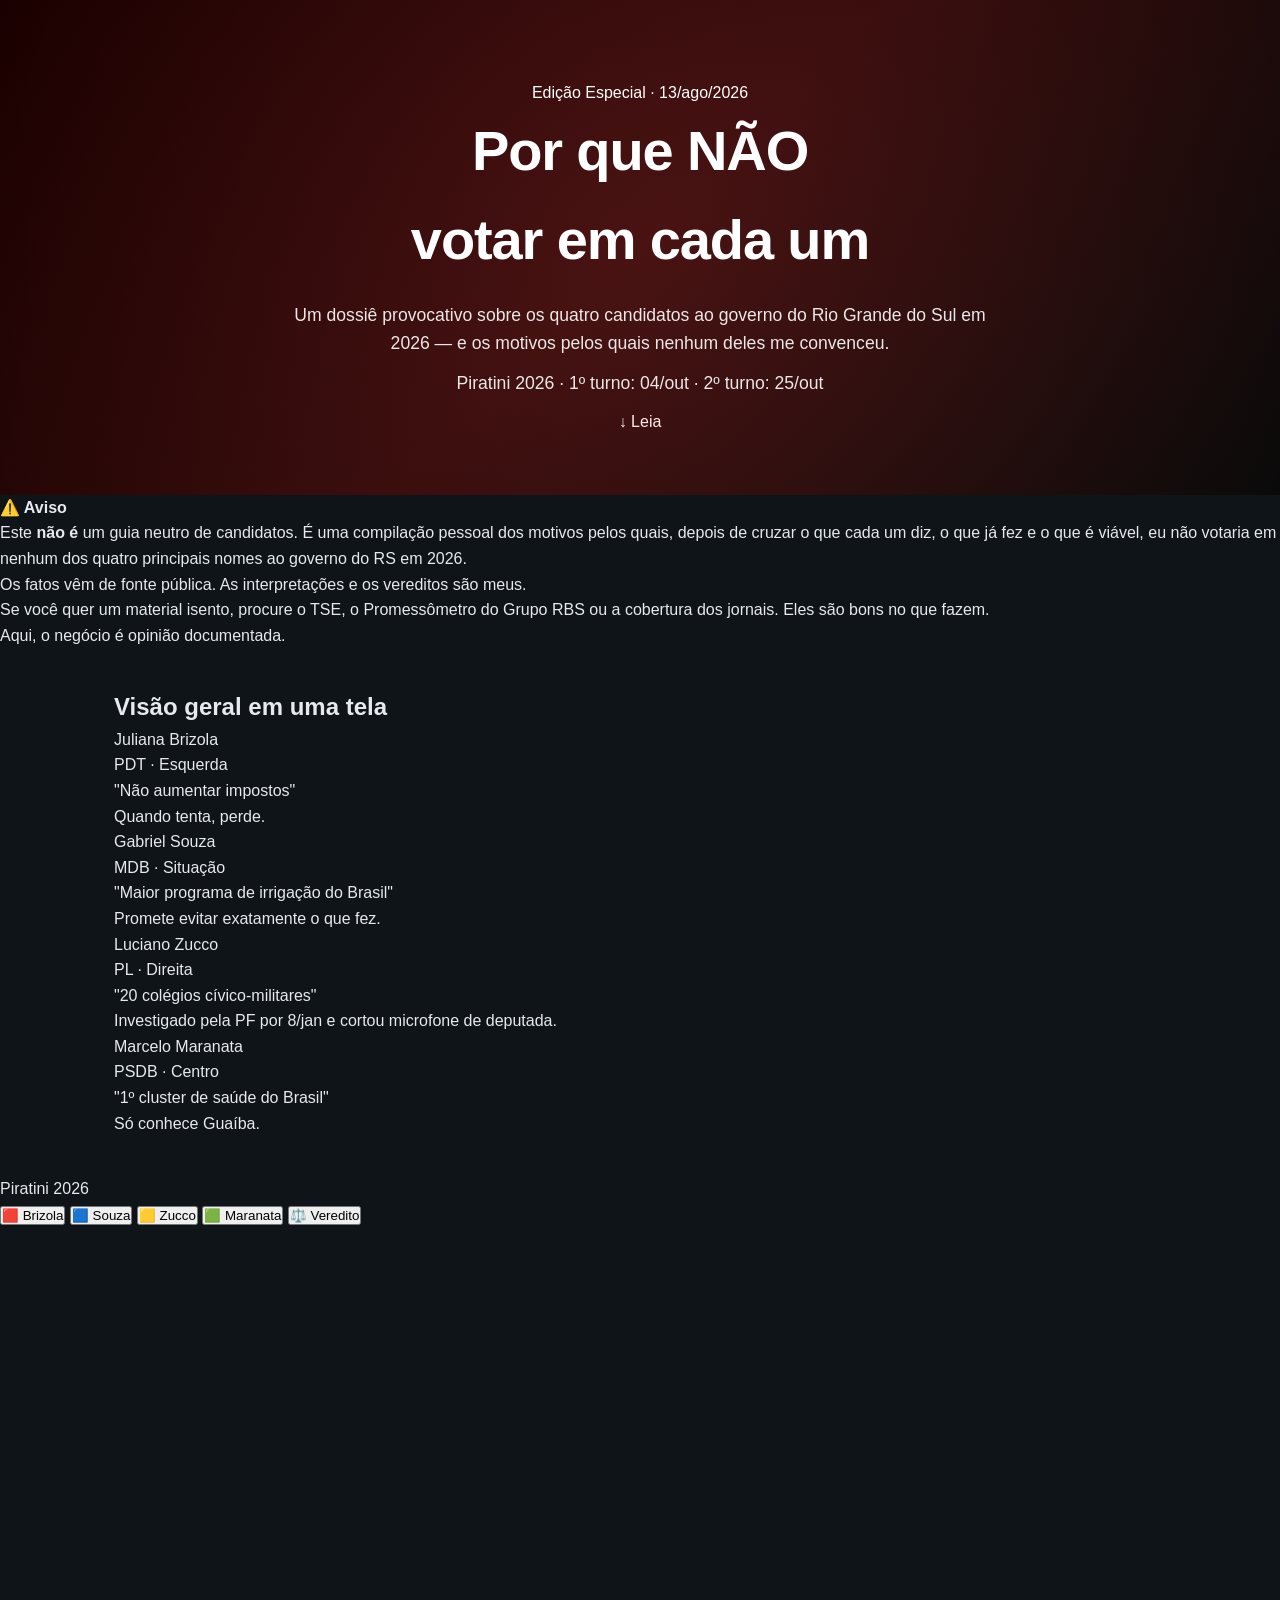
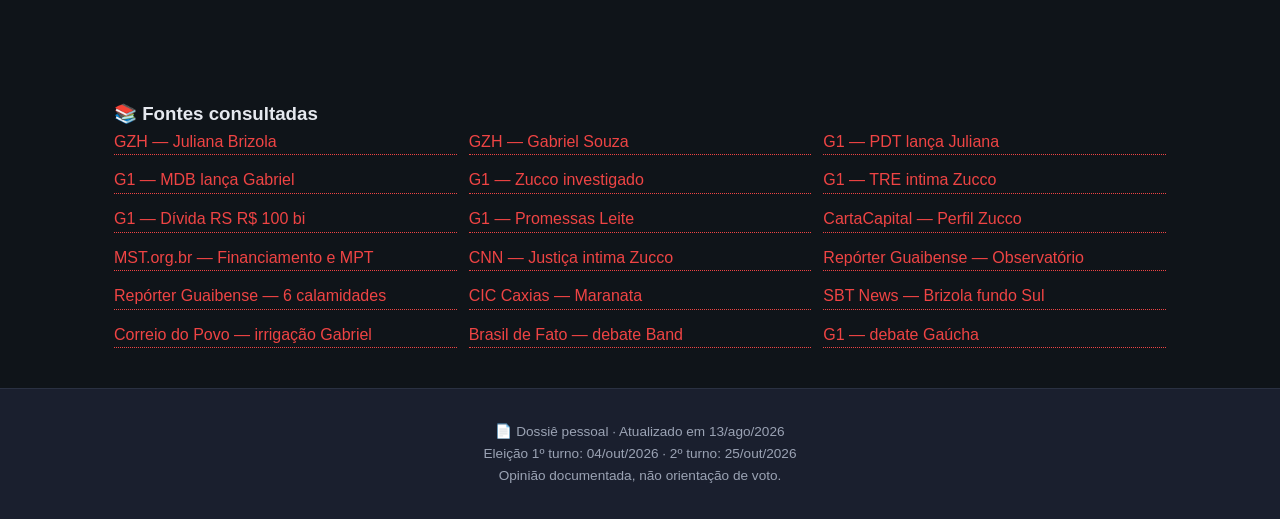
==== commit 9cbf88e3: "Update index.html" ====
--- a/index.html
+++ b/index.html
@@ -3,7 +3,7 @@
 <head>
 <meta charset="UTF-8" />
 <meta name="viewport" content="width=device-width, initial-scale=1.0" />
-<title>Por que NÃO votar · Piratini 2026</title>
+<title>Por que NÃO votar em cada um · Piratini 2026</title>
 <link rel="stylesheet" href="style.css">
 </head>
 <body>
@@ -11,630 +11,425 @@
 <!-- HERO -->
 <header class="hero">
   <div class="hero-content">
-    <h1>Por que <span class="accent">NÃO</span> votar em cada um</h1>
-    <p>Dossiê crítico dos candidatos ao governo do Rio Grande do Sul em 2026 — com base em decisões, posições, vínculos e promessas que são responsabilidade direta de cada um.</p>
-    <p class="meta">Atualizado em 13 de agosto de 2026 · Eleição 04/out/2026</p>
-    <div class="badges">
-      <span class="badge">🔍 Fontes linkadas</span>
-      <span class="badge">📊 4 candidatos</span>
-      <span class="badge">⚖️ Análise fundamentada</span>
-      <span class="badge">💬 Citações dos debates</span>
-    </div>
-  </div>
+    <span class="hero-tag">Edição Especial · 13/ago/2026</span>
+    <h1>Por que <span class="nao">NÃO</span><br><span class="demais">votar em cada um</span></h1>
+    <p class="subtitulo">Um dossiê provocativo sobre os quatro candidatos ao governo do Rio Grande do Sul em 2026 — e os motivos pelos quais nenhum deles me convenceu.</p>
+    <p class="data">Piratini 2026 · 1º turno: 04/out · 2º turno: 25/out</p>
+  </div>
+  <div class="scroll-hint">↓ Leia</div>
 </header>
 
-<!-- CONTROLS -->
-<div class="controls">
-  <div class="nav-tabs">
-    <button class="nav-tab active" data-target="intro">📋 Visão geral</button>
-    <button class="nav-tab" data-target="brizola">🟥 Brizola</button>
-    <button class="nav-tab" data-target="souza">🟦 Souza</button>
-    <button class="nav-tab" data-target="zucco">🟨 Zucco</button>
-    <button class="nav-tab" data-target="maranata">🟩 Maranata</button>
-    <button class="nav-tab" data-target="tabela">📊 Comparação</button>
-    <button class="nav-tab" data-target="fontes">📚 Fontes</button>
-  </div>
-  <button class="theme-toggle" id="themeToggle">🌓 Tema</button>
-</div>
-
-<!-- CONTAINER -->
-<main class="container">
-
-  <!-- INTRO -->
-  <section id="intro" class="section fade-in">
-    <h2 class="section-title"><span class="emoji">🎯</span> O método deste dossiê</h2>
-    <p style="color: var(--text-soft); font-size: 1.05rem; margin-bottom: 24px;">
-      Este relatório foca apenas no que é <strong style="color:var(--text)">responsabilidade direta</strong> de cada candidato — decisões que tomaram, posições que assumiram, vínculos que escolheram, promessas que fizeram, contradições em que se meteram. Nada de "ele não controla a economia" ou "a votação foi baixa". Só o que está nas mãos deles.
-    </p>
-
-    <div class="counters">
-      <div class="counter brizola">
-        <div class="numero-counter" data-target="9">0</div>
-        <div class="label-counter">Podres · Brizola</div>
-      </div>
-      <div class="counter souza">
-        <div class="numero-counter" data-target="10">0</div>
-        <div class="label-counter">Podres · Souza</div>
-      </div>
-      <div class="counter zucco">
-        <div class="numero-counter" data-target="12">0</div>
-        <div class="label-counter">Podres · Zucco</div>
-      </div>
-      <div class="counter maranata">
-        <div class="numero-counter" data-target="12">0</div>
-        <div class="label-counter">Podres · Maranata</div>
-      </div>
-    </div>
-
-    <div class="final-box">
-      <h2>🧨 A pergunta que fica</h2>
-      <p style="color: var(--text-soft); margin-bottom: 16px;">Olhando os quatro, o que cada um tem de <strong style="color:var(--text)">único e intransferível</strong> que justifique o voto?</p>
-      <div class="diferenciais">
-        <div class="diferencial">
-          <span class="emoji">🟥</span>
-          <strong>Brizola</strong>
-          <span>o sobrenome</span>
-        </div>
-        <div class="diferencial">
-          <span class="emoji">🟦</span>
-          <strong>Souza</strong>
-          <span>a máquina</span>
-        </div>
-        <div class="diferencial">
-          <span class="emoji">🟨</span>
-          <strong>Zucco</strong>
-          <span>o bolsonarismo</span>
-        </div>
-        <div class="diferencial">
-          <span class="emoji">🟩</span>
-          <strong>Maranata</strong>
-          <span>o capital</span>
-        </div>
-      </div>
-      <p style="color: var(--text-soft); margin-top: 20px;">Nenhum dos quatro tem <strong style="color:var(--text)">história limpa, plano verificável e coerência ideológica</strong>. A escolha é menos sobre "qual o melhor" e mais sobre qual o menos ruim no contexto.</p>
-    </div>
-  </section>
-
-  <!-- BRIZOLA -->
-  <section id="brizola" class="section fade-in">
-    <div class="candidato-header brizola">
-      <h2>🟥 Juliana Brizola <span class="partido-tag">PDT</span></h2>
-      <p class="subtitle">Coalizão PDT/PT/PSOL/PSB/PCdoB/Rede/PV/Avante · Vice: Edegar Pretto (PT)</p>
-      <div class="resumo">A candidata que sobreviveu do sobrenome do avô, nunca venceu disputa majoritária, mudou de aliança três vezes, e tem um programa baseado em promessas que dependem de dinheiro que ela diz que não vai cobrar.</div>
-    </div>
-
-    <div class="podre fade-in">
-      <span class="numero">01</span>
-      <h3><span class="badge-podre">CARREIRA</span> Carreira inteira em cima de um sobrenome</h3>
-      <p>Neta de Leonel Brizola, irmã gêmea de Leonel Brizola Neto, outro irmão é Brizola Neto. Partido do avô, fundado pelo avô. <strong>Sem o sobrenome, não há carreira.</strong></p>
-      <p>Quando o próprio Maranata perguntou no debate da Band o que ela administrou, a resposta foi nula — nunca geriu uma empresa, nunca comandou um órgão, nunca foi secretária de área fim. Foi secretária da <strong>Juventude por 4 meses em 2007</strong>.</p>
-      <p>Apropriação do "legado Brizola" como marketing pessoal é o cerne do projeto.</p>
-    </div>
-
-    <div class="podre fade-in">
-      <span class="numero">02</span>
-      <h3><span class="badge-podre">CURRÍCULO</span> A candidata da "esquerda que não tem voto"</h3>
-      <p>Em três tentativas de disputar cargos majoritários, <strong>perdeu todas</strong>:</p>
+<!-- AVISO -->
+<section class="aviso">
+  <div class="aviso-box">
+    <strong>⚠️ Aviso</strong>
+    <p>Este <strong>não é</strong> um guia neutro de candidatos. É uma compilação pessoal dos motivos pelos quais, depois de cruzar o que cada um diz, o que já fez e o que é viável, eu não votaria em nenhum dos quatro principais nomes ao governo do RS em 2026.</p>
+    <p>Os fatos vêm de fonte pública. As interpretações e os vereditos são meus.</p>
+    <p>Se você quer um material isento, procure o TSE, o Promessômetro do Grupo RBS ou a cobertura dos jornais. Eles são bons no que fazem.</p>
+    <p>Aqui, o negócio é opinião documentada.</p>
+  </div>
+</section>
+
+<!-- VISÃO GERAL -->
+<section class="container">
+  <div class="overview">
+    <h2>Visão geral em uma tela</h2>
+    <div class="overview-grid">
+      <div class="overview-card brizola">
+        <div class="cand-nome">Juliana Brizola</div>
+        <div class="cand-partido">PDT · Esquerda</div>
+        <div class="cand-promessa">"Não aumentar impostos"</div>
+        <div class="cand-pancada">Quando tenta, perde.</div>
+      </div>
+      <div class="overview-card souza">
+        <div class="cand-nome">Gabriel Souza</div>
+        <div class="cand-partido">MDB · Situação</div>
+        <div class="cand-promessa">"Maior programa de irrigação do Brasil"</div>
+        <div class="cand-pancada">Promete evitar exatamente o que fez.</div>
+      </div>
+      <div class="overview-card zucco">
+        <div class="cand-nome">Luciano Zucco</div>
+        <div class="cand-partido">PL · Direita</div>
+        <div class="cand-promessa">"20 colégios cívico-militares"</div>
+        <div class="cand-pancada">Investigado pela PF por 8/jan e cortou microfone de deputada.</div>
+      </div>
+      <div class="overview-card maranata">
+        <div class="cand-nome">Marcelo Maranata</div>
+        <div class="cand-partido">PSDB · Centro</div>
+        <div class="cand-promessa">"1º cluster de saúde do Brasil"</div>
+        <div class="cand-pancada">Só conhece Guaíba.</div>
+      </div>
+    </div>
+  </div>
+</section>
+
+<!-- NAV -->
+<nav class="nav">
+  <div class="nav-inner">
+    <div class="nav-brand">Piratini <span>2026</span></div>
+    <div class="nav-tabs">
+      <button class="nav-tab active" data-target="brizola">🟥 Brizola</button>
+      <button class="nav-tab" data-target="souza">🟦 Souza</button>
+      <button class="nav-tab" data-target="zucco">🟨 Zucco</button>
+      <button class="nav-tab" data-target="maranata">🟩 Maranata</button>
+      <button class="nav-tab" data-target="final">⚖️ Veredito</button>
+    </div>
+  </div>
+</nav>
+
+<!-- BRIZOLA -->
+<section id="brizola" class="container candidato brizola fade-in">
+  <div class="candidato-header">
+    <span class="candidato-tag">PDT</span>
+    <h2 class="candidato-nome">Juliana Brizola</h2>
+    <p class="candidato-vice">Vice: Edegar Pretto (PT) · Coalizão PDT/PT/PSOL/PSB/PCdoB/Rede/PV/Avante</p>
+  </div>
+
+  <div class="bloco">
+    <h3 class="bloco-titulo"><span class="bloco-emoji">👤</span> Quem é</h3>
+    <div class="bloco-conteudo">
+      <p>Advogada de 51 anos, <strong>neta de Leonel Brizola</strong>. Está no PDT desde os 18 anos — partido fundado pelo avô. Foi secretária da Juventude em Porto Alegre por 4 meses, vereadora, e deputada estadual em três mandatos consecutivos.</p>
+      <p>Hoje lidera a aliança de 8 partidos de esquerda e é a primeira colocada nas pesquisas (~24%).</p>
+    </div>
+  </div>
+
+  <div class="bloco">
+    <h3 class="bloco-titulo"><span class="bloco-emoji">📋</span> O que promete</h3>
+    <div class="bloco-conteudo">
       <ul>
-        <li><strong>2016</strong>: vice na chapa de Sebastião Melo (MDB) em Porto Alegre. Perdeu no 2º turno.</li>
-        <li><strong>2020</strong>: disputou a prefeitura de Porto Alegre. Perdeu.</li>
-        <li><strong>2024</strong>: disputou a prefeitura de Porto Alegre de novo. Ficou em 3º lugar.</li>
+        <li>Retomada do <strong>Pró-Hospitais</strong> (R$ 800 mi/ano via ICMS de empresas).</li>
+        <li>Adaptação do <strong>modelo VioGén</strong> espanhol para avaliação de risco de violência contra a mulher.</li>
+        <li>Escola de tempo integral ampliada e valorização docente.</li>
+        <li><strong>Não aumentar impostos</strong> — mesmo herdando déficit de R$ 4,8 bi em 2027.</li>
+        <li><strong>Fundo Constitucional para o Sul</strong> (nos moldes do Nordeste/Centro-Oeste).</li>
+        <li>Fim da escala 6×1.</li>
       </ul>
-      <p>Foi suplente na disputa federal de 2022. <strong>Quando tenta, perde.</strong></p>
-    </div>
-
-    <div class="podre fade-in">
-      <span class="numero">03</span>
-      <h3><span class="badge-podre">ALIANÇA</span> O PDT é o partido dela, mas o PT é o motor</h3>
-      <p>A aliança de 8 partidos só anda porque o <strong>PT entrou com máquina, tempo de TV e dinheiro</strong>. Vice é Edegar Pretto (PT), ex-prefeito de Canoas. Ela é a cara, mas quem dirige é a frente partidária.</p>
-      <p>Perguntada por Gabriel Souza sobre o que faria dos governos Olívio Dutra e Tarso Genro (PT), a resposta foi vaga: <em>"serei governadora do diálogo"</em>.</p>
-    </div>
-
-    <div class="podre fade-in">
-      <span class="numero">04</span>
-      <h3><span class="badge-podre">COERÊNCIA</span> Mudou de lado três vezes — e nunca explica</h3>
+    </div>
+  </div>
+
+  <div class="bloco">
+    <h3 class="bloco-titulo problema"><span class="bloco-emoji">🚨</span> O PROBLEMA</h3>
+    <div class="problema-box bloco-conteudo">
+      <p><strong>Sem o sobrenome, não há carreira.</strong></p>
+      <p>A trajetória dela é umbilicalmente ligada ao legado do avô. Quando questionada no debate da Band sobre que políticas dos governos Olívio Dutra e Tarso Genro (PT) ela traria, a resposta foi vazia: <em>"serei governadora do diálogo"</em>.</p>
+      <p><strong>Mudou de aliança três vezes.</strong> Foi secretária de José Fogaça (MDB) em 2007, vice de Sebastião Melo (MDB) em 2016, votou com o MDB por 8 anos como deputada — e em 2026 ataca o MDB com o PT de vice. A coerência é de oportunidade.</p>
+      <p><strong>Quando tenta, perde.</strong> Perdeu 2016 (vice), 2020 (prefeitura POA) e 2024 (prefeitura POA). Em 2022, ficou como suplente na disputa federal. Em três tentativas majoritárias, zero vitórias.</p>
+      <p><strong>Pró-Hospitais: lei antiga, execução zero.</strong> Foi autora da proposta na Assembleia. O mecanismo depende de adesão voluntária de empresas — não há garantia de arrecadação. Nenhum governo estadual executou em escala. O número de "R$ 800 mi/ano" que ela apresenta não tem lastro histórico.</p>
+      <p><strong>"Não aumentar impostos" + programa de R$ bilhões</strong> = matemática que não fecha. A resposta pronta é "Fundo Constitucional do Sul" — que <strong>depende de aprovação federal</strong> e não é dinheiro novo.</p>
+    </div>
+  </div>
+
+  <div class="bloco">
+    <h3 class="bloco-titulo"><span class="bloco-emoji">🔍</span> A evidência</h3>
+    <div class="evidencia-lista">
+      <div class="evidencia-item">
+        <span class="evidencia-num">1</span>
+        <span class="evidencia-texto"><strong>Trajetória e alianças:</strong> <a href="https://gauchazh.clicrbs.com.br/politica/eleicoes/noticia/2026/08/conheca-juliana-brizola-candidata-ao-governo-do-rio-grande-do-sul-pelo-pdt-cmsgumuq3019j016jgukmrg18.html" target="_blank" rel="noopener">GZH — Conheça Juliana Brizola</a></span>
+      </div>
+      <div class="evidencia-item">
+        <span class="evidencia-num">2</span>
+        <span class="evidencia-texto"><strong>Pró-Hospitais sem execução confirmada:</strong> <a href="https://g1.globo.com/rs/rio-grande-do-sul/eleicoes/2026/noticia/2026/07/25/pdt-lanca-juliana-brizola-como-candidata-ao-governo-do-rs.ghtml" target="_blank" rel="noopener">G1 — PDT lança Juliana</a></span>
+      </div>
+      <div class="evidencia-item">
+        <span class="evidencia-num">3</span>
+        <span class="evidencia-texto"><strong>"Não aumentar impostos" + déficit R$ 4,8 bi:</strong> <a href="https://sbtnews.sbt.com.br/noticia/politica/juliana-brizola-propoe-fundo-para-sul-e-critica-gestao-do-rs" target="_blank" rel="noopener">SBT News</a></span>
+      </div>
+    </div>
+  </div>
+
+  <div class="bloco">
+    <h3 class="bloco-titulo veredito"><span class="bloco-emoji">⚖️</span> Meu veredito</h3>
+    <div class="veredito-box">
+      <p class="veredito-quote">É a candidata do sobrenome. Sem vitória majoritária, sem execução, sem fonte de receita. Boa para discurso; arriscada para o Piratini.</p>
+    </div>
+  </div>
+</section>
+
+<!-- SOUZA -->
+<section id="souza" class="container candidato souza fade-in">
+  <div class="candidato-header">
+    <span class="candidato-tag">MDB</span>
+    <h2 class="candidato-nome">Gabriel Souza</h2>
+    <p class="candidato-vice">Vice: Ernani Polo (PSD) · Coalizão MDB/PSD/PRD/União Brasil/Solidariedade</p>
+  </div>
+
+  <div class="bloco">
+    <h3 class="bloco-titulo"><span class="bloco-emoji">👤</span> Quem é</h3>
+    <div class="bloco-conteudo">
+      <p>Médico veterinário, 42 anos, atual vice-governador do RS no segundo mandato de Eduardo Leite. Foi deputado estadual em dois mandatos e presidente da Assembleia Legislativa.</p>
+      <p>É o <strong>candidato da situação</strong>. Vice: Ernani Polo (PSD). Coalizão com MDB, PSD, PRD, União Brasil e Solidariedade.</p>
+    </div>
+  </div>
+
+  <div class="bloco">
+    <h3 class="bloco-titulo"><span class="bloco-emoji">📋</span> O que promete</h3>
+    <div class="bloco-conteudo">
       <ul>
-        <li><strong>2007-2008</strong>: secretária no governo do MDB (José Fogaça).</li>
-        <li><strong>2016</strong>: vice de Sebastião Melo (MDB) na disputa pela Prefeitura de Porto Alegre. Hoje, Melo é alvo central dos ataques dela.</li>
-        <li><strong>2018-2022</strong>: votou com pautas do MDB no plenário da Assembleia como deputada.</li>
-        <li><strong>2026</strong>: ataca o MDB e tem o PT de vice. <strong>A coerência é de oportunidade</strong>.</li>
+        <li>4 eixos: <strong>responsabilidade fiscal, capital humano, liberdade econômica, resiliência climática</strong>.</li>
+        <li><strong>"Maior programa de irrigação da história do Brasil"</strong> — carro-chefe da campanha.</li>
+        <li><strong>Adesão ao Propague</strong> em junho/2027 para reduzir juros sobre a dívida.</li>
+        <li><strong>InvestRS</strong> e selo "made in RS" para promoção comercial.</li>
+        <li>Manutenção do <strong>Plano Rio Grande</strong> e do legado Leite.</li>
+        <li>Aprimorar a <strong>aprendizagem</strong> como eixo central da educação.</li>
       </ul>
     </div>
-
-    <div class="podre fade-in">
-      <span class="numero">05</span>
-      <h3><span class="badge-podre">PROGRAMA</span> O Pró-Hospitais que nunca saiu do papel</h3>
-      <p>Foi proponente da lei enquanto deputada estadual. Promete R$ 800 milhões/ano via ICMS. O mecanismo <strong>depende de adesão voluntária de empresas</strong> — não há garantia de arrecadação. Nenhum governo estadual executou o programa em escala desde sua criação.</p>
-      <p>A proposta ressurge a cada eleição, como se fosse nova, e <strong>nunca teve execução concreta</strong>.</p>
-    </div>
-
-    <div class="podre fade-in">
-      <span class="numero">06</span>
-      <h3><span class="badge-podre">CONTRADIÇÃO</span> "Sou contra a escola cívico-militar" — mas tudo bem com concessões</h3>
-      <blockquote>"Não sou contra a concessão, mas acho que tem que ser feito com diálogo, não dá para ficar muito mais caro do que era antes, a tarifa tem que ser justa, e os investimentos promovidos têm que ser cobrados" — Juliana Brizola, debate Gaúcha</blockquote>
-      <p>Faz campanha contra "privatizações" no plano, mas <strong>aceita concessões se forem "negociadas"</strong>. Posição ambígua que abre brecha para o mesmo modelo que ela ataca.</p>
-    </div>
-
-    <div class="podre fade-in">
-      <span class="numero">07</span>
-      <h3><span class="badge-podre">POSTURA</span> Frase mal-calculada sobre Guaíba</h3>
-      <p>No debate da Gaúcha, segundo Maranata, desdenhou de Guaíba como <em>"cidade pequena, pouco importante"</em>. Foi a munição que a adversária precisava — o símbolo da Metade Sul virou argumento contra ela.</p>
-      <p>É o tipo de frase que mostra o <strong>gap entre o discurso e a postura</strong> de quem não convive com a realidade do interior.</p>
-    </div>
-
-    <div class="podre fade-in">
-      <span class="numero">08</span>
-      <h3><span class="badge-podre">PROGRAMA</span> "Não aumentar impostos" — mas o programa precisa de R$ bilhões</h3>
-      <p>Plano de 4 eixos com 31 áreas temáticas, "fortalecimento da educação, saúde, assistência, infraestrutura, prevenção climática, inovação...". Reconhece que herdará déficit de R$ 4,8 bi. Como expandir tudo isso <strong>sem aumentar imposto e sem endividar mais</strong>?</p>
-      <p>A resposta pronta é "Fundo Constitucional do Sul" e "Funrigs" — <strong>propostas que dependem de aprovação federal</strong> e não são dinheiro novo.</p>
-    </div>
-
-    <div class="podre fade-in">
-      <span class="numero">09</span>
-      <h3><span class="badge-podre">CONDUTA</span> Irresponsabilidade documental</h3>
-      <p>Em 13/ago/2026, o plano final <strong>não foi protocolado no TRE</strong>. Atraso semelhante ao de Zucco, mas sem o mesmo alarde. Enquanto cobra responsabilidade dos adversários, a própria campanha não conseguiu entregar o documento-base no prazo.</p>
-      <div class="fonte">📰 Fontes: <a href="https://gauchazh.clicrbs.com.br/politica/eleicoes/noticia/2026/08/conheca-juliana-brizola-candidata-ao-governo-do-rio-grande-do-sul-pelo-pdt-cmsgumuq3019j016jgukmrg18.html" target="_blank" rel="noopener">GZH — Conheça Juliana Brizola</a> · <a href="https://ultimosegundo.ig.com.br/2026-07-29/quem-e-juliana-brizola--candidata-ao-governo-do-rs-pelo-pdt-.html" target="_blank" rel="noopener">iG — Quem é Juliana</a></div>
-    </div>
-  </section>
-
-  <!-- SOUZA -->
-  <section id="souza" class="section fade-in">
-    <div class="candidato-header souza">
-      <h2>🟦 Gabriel Souza <span class="partido-tag">MDB</span></h2>
-      <p class="subtitle">Coalizão MDB/PSD/PRD/União Brasil/Solidariedade · Vice: Ernani Polo (PSD)</p>
-      <div class="resumo">O herdeiro do governo Leite que não responde pelo passado, promete "maior irrigação do Brasil" sem fonte, defende privatização da Corsan e ainda tenta passar por novidade.</div>
-    </div>
-
-    <div class="podre fade-in">
-      <span class="numero">01</span>
-      <h3><span class="badge-podre">CARGO</span> Foi vice, parlamentar e hoje é o herdeiro — mas não responde pelo passado</h3>
-      <p>Foi vice de Eduardo Leite em 2 mandatos. <strong>Tudo que o governo fez, ele chancelou</strong>. Foi deputado estadual por 2 mandatos. Votou todas as medidas do governo. Hoje tenta se vender como "continuidade com ajustes", mas <strong>não aponta o que ajustaria no que ele mesmo ajudou a aprovar</strong>.</p>
-    </div>
-
-    <div class="podre fade-in">
-      <span class="numero">02</span>
-      <h3><span class="badge-podre">PRIVATIZAÇÃO</span> Privatização da Corsan — a marca do governo que ele representa</h3>
-      <p>Leite vendeu o controle da Corsan para a Aegea em 2023 — uma das maiores privatizações de empresa estadual de saneamento do Brasil. O MDB estava na base. Gabriel era vice.</p>
-      <p>Hoje, com a enchente, a Aegea é a <strong>concessionária que responde pelo serviço de água em Porto Alegre</strong>, e é apontada como parte do problema na resposta ao desastre. Ele não só não se posicionou contra como foi peça do governo que vendeu.</p>
-    </div>
-
-    <div class="podre fade-in">
-      <span class="numero">03</span>
-      <h3><span class="badge-podre">VICE</span> Vice Ernani Polo (PSD) — ligação com o escândalo Master/Vorcaro</h3>
-      <p>Polo é político histórico do PSDB/PSD do Vale do Taquari. Foi presidente da Assembleia Legislativa e secretário de Desenvolvimento Econômico. O <strong>escândalo do Banco Master/Vorcaro</strong> mexeu com o sistema financeiro nacional e teve desdobramentos no RS.</p>
-      <p>Sem envolvimento direto dele, mas a coligação MDB-PSD que coloca Polo na vice é a mesma coligação que responde politicamente pelo sistema financeiro envolvido.</p>
-    </div>
-
-    <div class="podre fade-in">
-      <span class="numero">04</span>
-      <h3><span class="badge-podre">PROMESSA</span> "Maior programa de irrigação do Brasil" — promessa sem pé</h3>
-      <p>Anunciou como carro-chefe do plano. <strong>Não detalhou orçamento, fontes, áreas, tecnologia, estudos de viabilidade hídrica</strong>. O RS tem problemas de gestão da água, não de oferta pura — irrigação em larga escala exige outorga, licenciamento ambiental, capacidade de captação. Nada disso está no plano.</p>
-      <p>É marketing rural para fisgar o agronegócio sem responder como.</p>
-    </div>
-
-    <div class="podre fade-in">
-      <span class="numero">05</span>
-      <h3><span class="badge-podre">GESTÃO</span> Dívida do Estado cresceu no governo que ele ajudou a fazer</h3>
-      <p>Em 2019 (1º ano de Leite), a dívida com a União era ~R$ 70 bi. Em 2025, <strong>passou de R$ 100 bi</strong>. O Propague (programa federal de renegociação) ainda não foi assinado — Leite está negociando, mas as condições que o RS quer (juros 0% real) <strong>não estão garantidas</strong>.</p>
-      <p><em>"Responsabilidade fiscal"</em> foi o discurso, e o resultado é aumentar dívida. Gabriel não responde por isso.</p>
-    </div>
-
-    <div class="podre fade-in">
-      <span class="numero">06</span>
-      <h3><span class="badge-podre">CATÁSTROFE</span> Enchentes de 2024 — e o governo de Leite</h3>
-      <p>Em maio de 2024, a maior enchente da história do RS matou mais de 200 pessoas, desabrigou 600 mil. O governo de Leite, do qual Gabriel era vice, <strong>foi criticado pela resposta lenta, subdimensionamento da Defesa Civil, alertas tardios</strong>.</p>
-      <p>Hoje o governo fala que <em>"o Estado está infinitamente mais preparado"</em> — mas as obras estruturais de proteção (diques, comportas, dragagem) ainda não saíram do papel em escala. <em>"Plano Rio Grande"</em> é o nome, mas o que o Estado executou é menos do que o que sofreu.</p>
-    </div>
-
-    <div class="podre fade-in">
-      <span class="numero">07</span>
-      <h3><span class="badge-podre">AUTORIA</span> Programa de governo sem assinatura autoral</h3>
-      <p>O movimento <em>"Vozes do Rio Grande"</em> é coordenado por <strong>José Fogaça</strong> (PPS/PMDB/MDB) — mesmo político que indicou Juliana Brizola para a Secretaria de Juventude em 2007 e foi vice dela em 2016. Ou seja: <strong>Fogaça é a ponte entre Juliana e Gabriel</strong>.</p>
-      <p>Isso mostra que o campo político do RS é mais <strong>circular do que polarizado</strong>, e a "nova geração" é herdeira das velhas alianças.</p>
-    </div>
-
-    <div class="podre fade-in">
-      <span class="numero">08</span>
-      <h3><span class="badge-podre">EDUCAÇÃO</span> Aprovação automática — defende o indefensável</h3>
-      <p>O sistema de progressão parcial da Seduc/RS é visto como mecanismo de <strong>maquiagem de indicadores do IDEB</strong>. Zucco propôs revogar. Gabriel <strong>defendeu</strong> usando o argumento de que "escolas privadas têm sistema parecido".</p>
-      <blockquote>"Se comparar as escolas públicas com as escolas privadas, o IDEB aumentou. Sabe qual a diferença? Na escola pública, aumentou pela aprovação. Na escola privada, pelo aprendizado. Eu não sou contra o IDEB, eu sou contra a maquiagem que está sendo feita" — Luciano Zucco, debate Band</blockquote>
-      <p>Comparar escola pública estadual com escola privada é desonestidade intelectual — o problema é o contexto, não o instrumento. Gabriel não respondeu isso.</p>
-    </div>
-
-    <div class="podre fade-in">
-      <span class="numero">09</span>
-      <h3><span class="badge-podre">DISCREPÂNCIA</span> Bate na gastança dos outros, mas não diz de onde vem o dele</h3>
-      <p>Frase famosa: <em>"Quem falar que vai fazer mil e uma coisas precisa dizer de onde vai tirar o dinheiro"</em>. <strong>Mas não disse de onde vai tirar o dinheiro</strong> para o "maior programa de irrigação do Brasil", nem para zerar filas de cirurgia, nem para as 23 casas de bombas.</p>
-      <p>É a cobrança vazia: cobra os outros, mas não faz a própria lição.</p>
-    </div>
-
-    <div class="podre fade-in">
-      <span class="numero">10</span>
-      <h3><span class="badge-podre">CONDUTA</span> Privatizou, endividou e ainda não se posiciona</h3>
-      <p>O G1 mostrou que 25 de 39 promessas de Leite foram cumpridas, 8 em parte, 6 não. Mas Gabriel não diz <strong>quais das não cumpridas ele se arrepende</strong>, quais as que vai reverter, quais manter. É a campanha do silêncio cúmplice.</p>
-      <div class="fonte">📰 Fontes: <a href="https://g1.globo.com/rs/rio-grande-do-sul/eleicoes/2026/noticia/2026/08/01/mdb-lanca-gabriel-souza-como-candidato-ao-governo-do-rs.ghtml" target="_blank" rel="noopener">G1 — MDB lança Gabriel</a> · <a href="https://www.correiodopovo.com.br/not%C3%ADcias/pol%C3%ADtica/elei%C3%A7%C3%B5es-2026-conheca-as-prioridades-dos-pre-candidatos-ao-governo-gaucho-1.1717572" target="_blank" rel="noopener">Correio do Povo — prioridades</a></div>
-    </div>
-  </section>
-
-  <!-- ZUCCO -->
-  <section id="zucco" class="section fade-in">
-    <div class="candidato-header zucco">
-      <h2>🟨 Luciano Zucco <span class="partido-tag">PL</span></h2>
-      <p class="subtitle">Coalizão PL/Progressistas/Republicanos/Novo/Podemos · Vice: Silvana Covate</p>
-      <div class="resumo">O candidato que foi chefe de segurança de Lula e Dilma, é investigado pela PF por 8/jan, cortou microfone de parlamentar, votou para extinguir o MPT, e entrega plano com atraso.</div>
-    </div>
-
-    <div class="podre fade-in">
-      <span class="numero">01</span>
-      <h3><span class="badge-podre">PF</span> Investigado pela PF por 8 de janeiro</h3>
-      <p>Em 2023, o ministro <strong>Alexandre de Moraes (STF)</strong> determinou a retomada de investigação da PF contra Zucco. A suspeita é de <strong>apoio, incentivo e patrocínio a atos golpistas</strong> no RS e em Brasília contra o resultado da eleição de 2022.</p>
-      <p>A Polícia Civil do RS já tinha apontado ele como <em>"incentivador"</em> dos atos antidemocráticos em novembro de 2022, por postagens convocando bolsonaristas a irem a protestos. <strong>Até o momento, não foi pronunciado nem condenado</strong>. Mas o fato é que a PF pediu para investigar, com base em indícios. Isso é incompatível com o cargo de governador.</p>
-    </div>
-
-    <div class="podre fade-in">
-      <span class="numero">02</span>
-      <h3><span class="badge-podre">ABUSO</span> Cortou o microfone de uma deputada na CPI do MST</h3>
-      <p>Como presidente da CPI do MST, <strong>na primeira sessão, cortou o microfone da dep. Sâmia Bomfim (PSOL-SP)</strong>, que comentava que ele estava sendo investigado pela PF. Isso é <strong>abuso de poder regimental</strong>. A CPI serve para investigar, não para silenciar quem investiga o investigador.</p>
-      <p>Símbolo do método: quando questionado, cala.</p>
-    </div>
-
-    <div class="podre fade-in">
-      <span class="numero">03</span>
-      <h3><span class="badge-podre">VOTO</span> Votou a favor de PEC para extinguir o MPT e a Justiça do Trabalho</h3>
-      <p>Em 2023, no escândalo de trabalho escravo nas vinícolas gaúchas, Zucco votou a favor de uma <strong>PEC que propunha extinguir o Ministério Público do Trabalho e a Justiça do Trabalho</strong>. MPT e JT são os dois principais instrumentos de combate ao trabalho escravo contemporâneo no Brasil.</p>
-      <p>A incoerência é gritante: <strong>vai investigar MST, mas quer acabar com quem fiscaliza trabalho escravo nas vinícolas do RS</strong>.</p>
-    </div>
-
-    <div class="podre fade-in">
-      <span class="numero">04</span>
-      <h3><span class="badge-podre">CARREIRA</span> Foi do Republicanos e foi para o PL — sem explicar</h3>
-      <p>Eleito em 2018 pelo PSL (partido de Bolsonaro), depois migrou para o Republicanos, depois para o PL. <strong>É o mesmo personagem, mas a legenda muda conforme a conveniência</strong>.</p>
-      <p><em>"Tenente-coronel"</em> virou marca registrada — como se o título militar lhe desse superpoderes morais. Mas ex-chefe da segurança de <strong>Lula e Dilma</strong> virou palanque de Bolsonaro? É vira-casca assumido.</p>
-    </div>
-
-    <div class="podre fade-in">
-      <span class="numero">05</span>
-      <h3><span class="badge-podre">PLANO</span> Plano de governo entregue com atraso — intimado pelo TRE</h3>
-      <p>O TRE-RS <strong>intimou a coligação por ausência do plano de governo</strong> no registro da candidatura (12/ago/2026). Plano só foi protocolado em 14/ago, após prazo de 72h. Justificativa da campanha: <em>"registro foi antecipado para obtenção do CNPJ"</em>.</p>
-      <p>Tradução: <strong>prioridade em papelada, não em conteúdo</strong>. Um candidato a governador que não consegue entregar um plano no prazo é, no mínimo, desorganizado.</p>
-    </div>
-
-    <div class="podre fade-in">
-      <span class="numero">06</span>
-      <h3><span class="badge-podre">EDUCAÇÃO</span> "20 colégios cívico-militares" — modelo fracassado</h3>
-      <p>É o único candidato que defende expansão massiva desse modelo. Modelo <strong>custa 2 a 3 vezes mais por aluno</strong> que escola regular. <strong>Estudos (inclusive do TCU) apontam ganho pedagógico fraco ou nulo</strong> em escolas cívico-militares.</p>
-      <p>Os resultados positivos acontecem quando há boa gestão, e a militarização não é o fator decisivo. É projeto ideológico, não educacional. Vai custar caro e entregar pouco.</p>
-    </div>
-
-    <div class="podre fade-in">
-      <span class="numero">07</span>
-      <h3><span class="badge-podre">POPULISMO</span> Revogação da "aprovação automática" — atinge 1% dos alunos</h3>
-      <p>Tema central da campanha, mas a própria Secretaria de Educação (citada por Gabriel) indica que <strong>cerca de 1% dos 700 mil alunos</strong> da rede estão no sistema de progressão parcial. <strong>Por que fazer disso prioridade de campanha?</strong> Para falar em "esquerda malvada" enquanto o problema real da educação gaúcha é evasão, alfabetização, infraestrutura — pautas que ele não detalha.</p>
-      <p>É populismo pedagógico.</p>
-    </div>
-
-    <div class="podre fade-in">
-      <span class="numero">08</span>
-      <h3><span class="badge-podre">INFRA</span> Promessas de infraestrutura sem estudo</h3>
+  </div>
+
+  <div class="bloco">
+    <h3 class="bloco-titulo problema"><span class="bloco-emoji">🚨</span> O PROBLEMA</h3>
+    <div class="problema-box bloco-conteudo">
+      <p><strong>Promete evitar exatamente o que fez.</strong></p>
+      <p>Foi vice de Leite por 6 anos, deputado da base por 8 anos. Votou todas as medidas — privatização da Corsan, RS-118, política de endividamento, modelo de educação. <strong>Não tem como dissociar sua candidatura do governo que ajudou a conduzir</strong>.</p>
+      <p class="pergunta">Se o governo foi tão ruim assim, por que o vice seria a solução?</p>
+      <p><strong>Privatização da Corsan</strong> foi uma das maiores vendas de estatal de saneamento do Brasil. Ele era vice. Chancelou.</p>
+      <p><strong>Enchente de maio/2024</strong> matou mais de 200 pessoas. Defesa Civil foi criticada por resposta lenta. Ele era vice. Chancelou.</p>
+      <p><strong>"Maior programa de irrigação do Brasil"</strong> — sem orçamento, sem fonte hídrica, sem EIA, sem cronograma. Magnitude sem lastro técnico. O número que ele jura ser o maior do Brasil, em debate, não respondeu de onde vem o dinheiro.</p>
+      <p><strong>Cobra transparência fiscal dos outros, mas não pratica.</strong> A frase dele: <em>"quem falar que vai fazer mil e uma coisas precisa dizer de onde vai tirar o dinheiro"</em>. No mesmo debate, não disse de onde vem o dinheiro do programa dele.</p>
+      <p><strong>Defende a "aprovação automática"</strong> com argumento desonesto. Zucco rebateu: <em>"na pública, o IDEB subiu pela aprovação; na privada, pelo aprendizado"</em>. Gabriel não respondeu ao mérito.</p>
+    </div>
+  </div>
+
+  <div class="bloco">
+    <h3 class="bloco-titulo"><span class="bloco-emoji">🔍</span> A evidência</h3>
+    <div class="evidencia-lista">
+      <div class="evidencia-item">
+        <span class="evidencia-num">1</span>
+        <span class="evidencia-texto"><strong>Vice de Leite + privatização da Corsan + enchente:</strong> <a href="https://gauchazh.clicrbs.com.br/politica/eleicoes/noticia/2026/08/conheca-gabriel-souza-candidato-ao-governo-do-rio-grande-do-sul-pelo-mdb-cmsgqmu2k0192013liqysaxg8.html" target="_blank" rel="noopener">GZH — Conheça Gabriel Souza</a></span>
+      </div>
+      <div class="evidencia-item">
+        <span class="evidencia-num">2</span>
+        <span class="evidencia-texto"><strong>Dívida R$ 100 bi e Propague em negociação:</strong> <a href="https://g1.globo.com/rs/rio-grande-do-sul/noticia/2026/08/11/rs-faz-nova-proposta-ao-governo-federal-para-pagamento-de-divida-de-r-100-bilhoes-com-a-uniao.ghtml" target="_blank" rel="noopener">G1</a></span>
+      </div>
+      <div class="evidencia-item">
+        <span class="evidencia-num">3</span>
+        <span class="evidencia-texto"><strong>25 de 39 promessas de Leite cumpridas (14 não):</strong> <a href="https://g1.globo.com/rs/rio-grande-do-sul/noticia/2026/07/22/promessas-eduardo-leite-governador-do-rio-grande-do-sul.ghtml" target="_blank" rel="noopener">G1</a></span>
+      </div>
+    </div>
+  </div>
+
+  <div class="bloco">
+    <h3 class="bloco-titulo veredito"><span class="bloco-emoji">⚖️</span> Meu veredito</h3>
+    <div class="veredito-box">
+      <p class="veredito-quote">É a continuidade. E a continuidade tem nome, tem cara e tem legado: Corsan privatizada, enchente mal atendida, dívida crescente. Trocar o médico veterinário pelo cavalo não muda a sela.</p>
+    </div>
+  </div>
+</section>
+
+<!-- ZUCCO -->
+<section id="zucco" class="container candidato zucco fade-in">
+  <div class="candidato-header">
+    <span class="candidato-tag">PL</span>
+    <h2 class="candidato-nome">Luciano Zucco</h2>
+    <p class="candidato-vice">Vice: Silvana Covate · Coalizão PL/Progressistas/Republicanos/Novo/Podemos</p>
+  </div>
+
+  <div class="bloco">
+    <h3 class="bloco-titulo"><span class="bloco-emoji">👤</span> Quem é</h3>
+    <div class="bloco-conteudo">
+      <p>Tenente-Coronel da reserva, 51 anos, natural de Alegrete. <strong>Ex-chefe da segurança pessoal dos ex-presidentes Lula e Dilma</strong> durante o governo federal. Foi deputado estadual mais votado em 2018, deputado federal mais votado do RS em 2022 (259 mil votos).</p>
+      <p>Migrou do PSL → Republicanos → PL. Hoje preside a CPI do MST.</p>
+    </div>
+  </div>
+
+  <div class="bloco">
+    <h3 class="bloco-titulo"><span class="bloco-emoji">📋</span> O que promete</h3>
+    <div class="bloco-conteudo">
       <ul>
-        <li><strong>"Porto meridional"</strong> — onde? Com qual capacidade? Para qual mercado? Sem EIA, sem estudo de demanda, sem localização definida.</li>
-        <li><strong>"Aeroporto na Serra Gaúcha"</strong> — qual cidade? Caxias, Bento, Farroupilha? Com qual modelo de viabilidade?</li>
-        <li><strong>"Concursos anuais" para PM</strong> — qual o custo? O Estado tem déficit primário projetado em R$ 4,8 bi para 2027. Promessa furada.</li>
+        <li><strong>Revogação da "aprovação automática"</strong> (portaria 924/2024) como prioridade nº 1.</li>
+        <li><strong>Pacto Estadual pela Alfabetização</strong> — todas as crianças alfabetizadas até o 2º ano.</li>
+        <li><strong>20 colégios cívico-militares</strong> (ele é autor da lei).</li>
+        <li><strong>"Porto meridional"</strong> + <strong>"aeroporto na Serra Gaúcha"</strong> + duplicação de ferrovias.</li>
+        <li><strong>Concursos anuais permanentes</strong> para a Brigada Militar.</li>
+        <li>Reconhecimento facial, videomonitoramento, drones — segurança com tecnologia.</li>
+        <li><strong>Fundo Constitucional para o Sul e Sudeste</strong>.</li>
       </ul>
     </div>
-
-    <div class="podre fade-in">
-      <span class="numero">09</span>
-      <h3><span class="badge-podre">SEGURANÇA</span> Modelo de segurança: o falso remédio da tecnologia</h3>
-      <p><em>"Reconhecimento facial, videomonitoramento, drones, tótens"</em> — tudo isso já existe ou está sendo implementado. O problema da segurança no RS é gestão, inteligência, integração entre polícias e combate a facções dentro de presídios.</p>
-      <p>Falou em <em>"bloquear celular de presos"</em> e <em>"isolar lideranças de facções"</em> — propostas óbvias, mas que dependem de articulação federal e vontade do judiciário, não de decisão estadual isolada.</p>
-    </div>
-
-    <div class="podre fade-in">
-      <span class="numero">10</span>
-      <h3><span class="badge-podre">RETÓRICA</span> Discurso "contra velha política" — mas é do PL</h3>
-      <p>O PL no RS tem uma das bancadas mais fisiológicas da Assembleia. O partido do governo Bolsonaro no RS votou com Bolsonaro em tudo, inclusive pautas que <strong>prejudicaram o Estado</strong> (tentativa de mudar a regra da dívida, por exemplo).</p>
-      <p>Zucco fala como se fosse outsider, mas é <strong>produto do sistema</strong>.</p>
-    </div>
-
-    <div class="podre fade-in">
-      <span class="numero">11</span>
-      <h3><span class="badge-podre">APOIO</span> Apoiou Bolsonaro nas políticas que destruíram o RS</h3>
-      <p>Teve cargo no governo Bolsonaro, <strong>votou com a base em pautas que afetaram a economia gaúcha</strong> (reforma da Previdência, congelamento de gastos, teto de gastos). Hoje fala em <em>"investir em saúde"</em> e <em>"aumentar receita"</em> — sem reconhecer que as mesmas pautas que ele apoiou enforcam agora os cofres estaduais.</p>
-    </div>
-
-    <div class="podre fade-in">
-      <span class="numero">12</span>
-      <h3><span class="badge-podre">OMISSÃO</span> Caso Master/Vorcaro — silêncio conveniente</h3>
-      <p>Não é investigado, mas é aliado político do caldo institucional que envolveu o escândalo. O Master tinha relações com agentes do <strong>PL no RS e em Brasília</strong>. Sem envolvimento pessoal dele, mas o link político existe. Ele nunca se posicionou publicamente sobre o caso. <strong>Omissão conveniente</strong>.</p>
-      <div class="fonte">📰 Fontes: <a href="https://g1.globo.com/rs/rio-grande-do-sul/noticia/2022/11/16/policia-aponta-deputado-federal-zucco-mais-votado-do-rs-como-incentivador-de-bloqueios-ilegais.ghtml" target="_blank" rel="noopener">G1 — Zucco investigado</a> · <a href="https://www.cnnbrasil.com.br/eleicoes/justica-intima-zucco-por-falta-de-plano-de-governo-em-candidatura-no-rs/" target="_blank" rel="noopener">CNN — TRE intima Zucco</a> · <a href="https://www.cartacapital.com.br/politica/da-seguranca-de-dilma-ao-bolsonarismo-quem-e-o-deputado-zucco-presidente-da-cpi-do-mst/" target="_blank" rel="noopener">CartaCapital — Perfil Zucco</a></div>
-    </div>
-  </section>
-
-  <!-- MARANATA -->
-  <section id="maranata" class="section fade-in">
-    <div class="candidato-header maranata">
-      <h2>🟩 Marcelo Maranata <span class="partido-tag">PSDB</span></h2>
-      <p class="subtitle">Vice: a definir · Empresário · Ex-prefeito de Guaíba (2021-2024)</p>
-      <div class="resumo">O candidato que só conhece Guaíba (e mesmo lá gastou mais do que arrecadou), não terminou o mandato, tem vice indefinido, promete "contra imposto" e "tudo para o povo" sem dizer a fonte.</div>
-    </div>
-
-    <div class="podre fade-in">
-      <span class="numero">01</span>
-      <h3><span class="badge-podre">EXPERIÊNCIA</span> Só conhece Guaíba — e Guaíba foi um desastre</h3>
-      <p>Foi prefeito de <strong>Guaíba</strong> (1 mandato, 2021-2024), cidade com 24ª economia do RS e que sofreu <strong>6 calamidades em 5 anos</strong> (pandemia, vendavais, enchentes). Reeleito com quase 80% — o que prova o poder local, mas não que o trabalho tenha sido bom.</p>
-      <p>O Observatório Social de Guaíba apontou: <strong>receita cresceu 91% (2020-2024) mas despesa cresceu 108%</strong>. Município gastou mais do que arrecadou — exatamente o que ele promete evitar no Estado.</p>
-    </div>
-
-    <div class="podre fade-in">
-      <span class="numero">02</span>
-      <h3><span class="badge-podre">CONDUTA</span> Não terminou o mandato — e ainda ataca quem aponta isso</h3>
-      <p>Saiu do cargo em <strong>abril/2026</strong> para se candidatar — o que é legal (desincompatibilização), mas que ele transformou em pano de fundo moral ao atacar a Juliana por <em>"trair"</em> correligionários.</p>
-      <p><strong>Hipocrisia</strong>: ataca os outros por trocar de função, mas ele mesmo abandonou o cargo que o elegeram em Guaíba antes do prazo. Brizola usou isso contra ele no debate da Band.</p>
-    </div>
-
-    <div class="podre fade-in">
-      <span class="numero">03</span>
-      <h3><span class="badge-podre">CHAPA</span> Vice indefinido — amadorismo</h3>
-      <p>Vários nomes circularam (Hernani Polo, Daniel Centeno, outros). Em 13/ago, <strong>a vice não estava fechada</strong>. É o único dos 4 principais candidatos sem chapa completa. Sinal de falta de musculatura política e de dificuldade de encontrar alguém que aceite ficar ao lado dele.</p>
-    </div>
-
-    <div class="podre fade-in">
-      <span class="numero">04</span>
-      <h3><span class="badge-podre">ECONOMIA</span> "Radicalmente contra imposto" — mas como pagar tudo?</h3>
-      <p>Propõe: 2.000 escolas de empreendedorismo, 1º cluster de saúde, IPVA zero para híbridos, Banrisul como braço de crédito agrícola, Secretaria Especial da Zona Sul, novo modelo de pedágio. <strong>Não diz de onde vem o dinheiro</strong>. O Estado tem dívida de R$ 100 bi. Sem imposto novo, sem endividamento, sem cortes: a conta não fecha.</p>
-      <p>É economia de cartaz.</p>
-    </div>
-
-    <div class="podre fade-in">
-      <span class="numero">05</span>
-      <h3><span class="badge-podre">PROGRAMA</span> "1º cluster de saúde do Brasil" — promessa genérica repetida</h3>
-      <p>Apresentou como carro-chefe. Mas a proposta de cluster de saúde <strong>já foi feita por outros governantes</strong> e está em execução (a da gestão Leite, com Hospital de Clínicas e parceiros). A diferença que ele não explicou: o que o dele tem de melhor? É promessa de outdoor.</p>
-    </div>
-
-    <div class="podre fade-in">
-      <span class="numero">06</span>
-      <h3><span class="badge-podre">PROGRAMA</span> "2.000 escolas de empreendedorismo" — sem pé</h3>
-      <p>2.000 é número mágico. Equivale a uma escola por município, mais 500 adicionais. Mas <strong>onde ficam os professores? Quem produz o material? Com qual currículo?</strong> Não respondeu nada disso. É a mesma categoria do <em>"1 milhão de árvores"</em> da era Dilma — número que soa bem, significa pouco.</p>
-    </div>
-
-    <div class="podre fade-in">
-      <span class="numero">07</span>
-      <h3><span class="badge-podre">CONFLITO</span> Conflito de interesse: o candidato-empresário</h3>
-      <p>Empresário há 35 anos. Discurso de <em>"enxergar a dor do empresário"</em>. <strong>Quem fiscaliza quem?</strong> A proximidade com o setor privado fica sem resposta quando o candidato é parte do setor. O cargo de governador dá poder de licitar, regular, fiscalizar. Um empresário sentado no Piratini tende a tratar setor privado como cliente, não como regulado.</p>
-    </div>
-
-    <div class="podre fade-in">
-      <span class="numero">08</span>
-      <h3><span class="badge-podre">ALIANÇA</span> Sem coligação e sem palanque nacional</h3>
-      <p>Único dos 4 sem aliança de peso. <strong>Sem palanque de Lula, Bolsonaro, Caiado ou Flávio</strong>. Isso significa menos tempo de TV, menos dinheiro de fundo partidário, menos musculatura para ganhar. Mas também significa nenhuma estrutura para governar se ganhar. Vai depender de alianças de última hora no segundo turno.</p>
-    </div>
-
-    <div class="podre fade-in">
-      <span class="numero">09</span>
-      <h3><span class="badge-podre">PARTIDO</span> PSDB gaúcho = máquina fisiológica</h3>
-      <p>Fala em <em>"contra a velha política"</em>, mas o <strong>tucanos gaúchos são uma das máquinas mais tradicionais</strong> do estado (vínculos históricos com Leite, Sartori, Yeda Crusius). É incoerência — ou é marketing de superfície.</p>
-    </div>
-
-    <div class="podre fade-in">
-      <span class="numero">10</span>
-      <h3><span class="badge-podre">COERÊNCIA</span> Defesa do Banrisul público + Estado "contra imposto" = incoerência</h3>
-      <p>Defende manter o <strong>Banrisul público</strong> como braço de crédito agrícola. Isso é gasto público (subsidiado). Mas promete <em>"radicalmente contra imposto"</em> para financiar tudo. <strong>Sem imposto, sem subsídio, sem endividamento</strong> — qual é a fonte?</p>
-    </div>
-
-    <div class="podre fade-in">
-      <span class="numero">11</span>
-      <h3><span class="badge-podre">DEBATE</span> Aparece pouco nos debates — e quando aparece, não brilha</h3>
-      <p>Foi considerado <em>"pouco propositivo"</em> no debate da Gaúcha. No debate da Band, foi eficaz nos ataques, mas não apresentou plano claro para nada. Modelo de <em>"perguntar, mas não responder"</em> — habilidade de debatedor, não de governante.</p>
-    </div>
-
-    <div class="podre fade-in">
-      <span class="numero">12</span>
-      <h3><span class="badge-podre">RETÓRICA</span> Fala de "autoestima do povo gaúcho" — populismo emocional</h3>
-      <p>Disse no debate: <em>"O maior desafio do próximo governador é levantar a autoestima do povo gaúcho"</em>. Pergunta séria: qual programa faz isso? <em>"Autoestima"</em> é categoria de coach, não de política pública. O gaúcho quer serviço funcionando, não coach no Piratini.</p>
-      <div class="fonte">📰 Fontes: <a href="https://www.reporterguaibense.com.br/noticia/observatorio-social-de-guaiba-apresenta-as-contas-publicas-do-primeiro-governo-do-prefeito-marcelo-maranata" target="_blank" rel="noopener">Repórter Guaibense — Contas públicas</a> · <a href="https://ciccaxias.org.br/noticias/2026/06/22/marcelo-maranata-propoe-agenda-de-infraestrutura-saude-e-qualificacao-para-o-rs/" target="_blank" rel="noopener">CIC Caxias — Propostas</a></div>
-    </div>
-  </section>
-
-  <!-- TABELA COMPARATIVA -->
-  <section id="tabela" class="section fade-in">
-    <h2 class="section-title"><span class="emoji">📊</span> Comparação direta</h2>
-    <p style="color: var(--text-soft); margin-bottom: 20px;">Tabela interativa — clique no cabeçalho de uma coluna para ordenar. Critérios: diferencial central de cada um, principal fragilidade e quem ataca quem.</p>
-
-    <div class="tabela-wrapper">
-      <table id="tabelaComparativa">
-        <thead>
-          <tr>
-            <th data-sort="candidato">Candidato <span class="sort-icon">⇅</span></th>
-            <th data-sort="partido">Partido <span class="sort-icon">⇅</span></th>
-            <th data-sort="diferencial">Diferencial <span class="sort-icon">⇅</span></th>
-            <th data-sort="podre">"Podre" central <span class="sort-icon">⇅</span></th>
-            <th data-sort="ataque">Quem ataca <span class="sort-icon">⇅</span></th>
-          </tr>
-        </thead>
-        <tbody>
-          <tr>
-            <td>🟥 Juliana Brizola</td>
-            <td>PDT</td>
-            <td>O sobrenome do avô</td>
-            <td>Carreira construída em cima do sobrenome + 3 mudanças de aliança</td>
-            <td>Maranata, Zucco</td>
-          </tr>
-          <tr>
-            <td>🟦 Gabriel Souza</td>
-            <td>MDB</td>
-            <td>A máquina do governo</td>
-            <td>Herda o governo Leite e não responde por ele</td>
-            <td>Todos (Brizola, Zucco, Maranata)</td>
-          </tr>
-          <tr>
-            <td>🟨 Luciano Zucco</td>
-            <td>PL</td>
-            <td>O bolsonarismo</td>
-            <td>Investigado pela PF por 8/jan + cortou microfone de deputada</td>
-            <td>Brizola, Maranata</td>
-          </tr>
-          <tr>
-            <td>🟩 Marcelo Maranata</td>
-            <td>PSDB</td>
-            <td>O capital privado</td>
-            <td>Só conhece Guaíba + vice indefinido + conflito de interesse</td>
-            <td>Brizola, Souza</td>
-          </tr>
-        </tbody>
-      </table>
-    </div>
-  </section>
-
-  <!-- FONTES -->
-  <section id="fontes" class="section fade-in">
-    <h2 class="section-title"><span class="emoji">📚</span> Fontes consultadas</h2>
-    <p style="color: var(--text-soft); margin-bottom: 20px;">Todas as afirmações deste dossiê estão baseadas nestas fontes primárias. Clique para abrir.</p>
-
-    <h3 style="margin: 24px 0 16px; color: var(--text);">🟥 Juliana Brizola</h3>
+  </div>
+
+  <div class="bloco">
+    <h3 class="bloco-titulo problema"><span class="bloco-emoji">🚨</span> O PROBLEMA</h3>
+    <div class="problema-box bloco-conteudo">
+      <p><strong>Investigado pela PF por 8 de janeiro.</strong> O STF (ministro Alexandre de Moraes) <strong>determinou a retomada da investigação</strong> contra ele por suspeita de apoio a atos golpistas. A Polícia Civil já tinha apontado Zucco como "incentivador" dos atos antidemocráticos em novembro de 2022, por postagens convocando bolsonaristas a protestos. <strong>Não há condenação, mas não há esclarecimento cabal</strong> do candidato sobre o que de fato fez.</p>
+      <p><strong>Cortou o microfone de uma deputada na CPI do MST.</strong> Na primeira sessão da CPI, cortou o microfone da dep. Sâmia Bomfim (PSOL-SP), que comentava justamente a investigação da PF. Quando questionado, cala. É o método.</p>
+      <p><strong>Votou a favor de extinguir o MPT e a Justiça do Trabalho.</strong> Em 2023, no escândalo de trabalho escravo nas vinícolas gaúchas, votou a favor de PEC que propunha <strong>acabar com os dois principais instrumentos de combate ao trabalho escravo contemporâneo no Brasil</strong>. O candidato que caça invasão de terras quer acabar com quem fiscaliza trabalho escravo.</p>
+      <p><strong>Plano de governo entregue com atraso — intimado pelo TRE.</strong> O Tribunal Regional Eleitoral intimou a coligação por ausência do plano no registro da candidatura (12/ago). Documento só foi protocolado em 14/ago, após 72h. Para um candidato que cobra "ordem", é um tropeço.</p>
+      <p><strong>"Porto meridional" + "aeroporto na Serra Gaúcha" = número mágico.</strong> Não tem localização definida, nem EIA, nem estudo de viabilidade, nem fonte de recurso. Marketing de magnitude, sem base.</p>
+      <p><strong>20 colégios cívico-militares: o modelo custa mais caro e o ganho pedagógico é questionável.</strong></p>
+      <p class="pergunta">Se a proposta é gastar mais, a pergunta é simples: o aluno aprende proporcionalmente mais?</p>
+    </div>
+  </div>
+
+  <div class="bloco">
+    <h3 class="bloco-titulo"><span class="bloco-emoji">🔍</span> A evidência</h3>
+    <div class="evidencia-lista">
+      <div class="evidencia-item">
+        <span class="evidencia-num">1</span>
+        <span class="evidencia-texto"><strong>Investigação da PF + Polícia Civil como "incentivador":</strong> <a href="https://g1.globo.com/rs/rio-grande-do-sul/noticia/2022/11/16/policia-aponta-deputado-federal-zucco-mais-votado-do-rs-como-incentivador-de-bloqueios-ilegais.ghtml" target="_blank" rel="noopener">G1</a></span>
+      </div>
+      <div class="evidencia-item">
+        <span class="evidencia-num">2</span>
+        <span class="evidencia-texto"><strong>Cortou microfone da dep. Sâmia Bomfim:</strong> <a href="https://www.cartacapital.com.br/politica/da-seguranca-de-dilma-ao-bolsonarismo-quem-e-o-deputado-zucco-presidente-da-cpi-do-mst/" target="_blank" rel="noopener">CartaCapital</a></span>
+      </div>
+      <div class="evidencia-item">
+        <span class="evidencia-num">3</span>
+        <span class="evidencia-texto"><strong>TRE intimou por falta de plano:</strong> <a href="https://g1.globo.com/rs/rio-grande-do-sul/eleicoes/2026/noticia/2026/08/12/tre-rs-intima-zucco-por-ausencia-de-plano-de-governo-no-registro-de-candidatura.ghtml" target="_blank" rel="noopener">G1</a></span>
+      </div>
+      <div class="evidencia-item">
+        <span class="evidencia-num">4</span>
+        <span class="evidencia-texto"><strong>Voto pela extinção do MPT e JT:</strong> <a href="https://mst.org.br/2023/05/24/condenado-por-trabalho-escravo-financiou-presidente-da-cpi-do-mst/" target="_blank" rel="noopener">MST.org.br</a></span>
+      </div>
+    </div>
+  </div>
+
+  <div class="bloco">
+    <h3 class="bloco-titulo veredito"><span class="bloco-emoji">⚖️</span> Meu veredito</h3>
+    <div class="veredito-box">
+      <p class="veredito-quote">Foi chefe de segurança de Lula e Dilma, hoje é o Bolsonaro do RS. Investigado pela PF, corta microfone de deputada, vota para acabar com o MPT. Para o bolsonarista fiel, é o nome. Para quem quer um governador de Estado, é um risco institucional.</p>
+    </div>
+  </div>
+</section>
+
+<!-- MARANATA -->
+<section id="maranata" class="container candidato maranata fade-in">
+  <div class="candidato-header">
+    <span class="candidato-tag">PSDB</span>
+    <h2 class="candidato-nome">Marcelo Maranata</h2>
+    <p class="candidato-vice">Vice: a definir · Empresário · Ex-prefeito de Guaíba (2021-2024)</p>
+  </div>
+
+  <div class="bloco">
+    <h3 class="bloco-titulo"><span class="bloco-emoji">👤</span> Quem é</h3>
+    <div class="bloco-conteudo">
+      <p>Empresário há 35 anos, ex-prefeito de Guaíba (2021-2024), <strong>reeleito com quase 80% dos votos</strong>. Saiu do cargo em abril/2026 para concorrer ao governo.</p>
+      <p>Vice: <strong>a definir</strong>. É o único dos quatro sem chapa completa. <strong>Primeira vez</strong> que disputa cargo estadual.</p>
+    </div>
+  </div>
+
+  <div class="bloco">
+    <h3 class="bloco-titulo"><span class="bloco-emoji">📋</span> O que promete</h3>
+    <div class="bloco-conteudo">
+      <ul>
+        <li><strong>5 eixos:</strong> desenvolvimento, saúde, educação, infraestrutura, inovação.</li>
+        <li><strong>1º cluster brasileiro de saúde</strong> (hospitais + universidades + pesquisa + empresas de tecnologia).</li>
+        <li><strong>2.000 escolas de empreendedorismo.</strong></li>
+        <li><strong>Secretaria Especial de Desenvolvimento da Zona Sul</strong> — única proposta regional entre os quatro.</li>
+        <li><strong>IPVA zero para híbridos</strong> (estender o benefício atual dos elétricos).</li>
+        <li><strong>Nova modelagem de pedágios</strong> (referência: Santa Catarina).</li>
+        <li><strong>"Radicalmente contra imposto"</strong> + diversificação de modais (aeroportos, ferrovias, hidrovias, portos).</li>
+      </ul>
+    </div>
+  </div>
+
+  <div class="bloco">
+    <h3 class="bloco-titulo problema"><span class="bloco-emoji">🚨</span> O PROBLEMA</h3>
+    <div class="problema-box bloco-conteudo">
+      <p><strong>Só conhece Guaíba.</strong> E Guaíba foi um desastre. 6 calamidades em 5 anos (pandemia, vendavais, enchentes). Observatório Social apontou que receita cresceu 91% e despesa cresceu 108% no mandato dele. Não terminou o mandato.</p>
+      <p class="pergunta">Como a experiência em uma cidade média de 24ª economia do RS escala para 497 municípios, 19 regiões e 100 mil servidores estaduais?</p>
+      <p><strong>Vice indefinido até o fim do processo.</strong> Sinal de dificuldade de articulação política.</p>
+      <p><strong>"Radicalmente contra imposto" + programa de R$ bilhões = economia de cartaz.</strong> Propõe 2.000 escolas, cluster de saúde, IPVA zero para híbridos, Banrisul público subsidiando crédito, Secretaria Especial. Sem imposto novo, sem endividamento novo, sem cortes — <strong>a conta não fecha</strong>.</p>
+      <p><strong>"2.000 escolas de empreendedorismo" = o número mágico.</strong> Não respondeu onde ficam os professores, qual o currículo, qual o material, qual o custo. É um número de outdoor — grande o suficiente pra manchete, vazio o suficiente pra não comprometer.</p>
+      <p><strong>"1º cluster brasileiro de saúde"</strong> é proposta-emblema que <strong>já existe em execução</strong> em diferentes formatos no Brasil, inclusive na gestão Leite no RS. Não explicou o que o "dele" tem de diferente.</p>
+      <p><strong>Conflito de interesse: o candidato-empresário.</strong> 35 anos de empresa, discurso centrado em "enxergar a dor do empresário". O Piratini licencia, regula, fiscaliza e concede.</p>
+      <p class="pergunta">A pergunta: como vai separar o interesse privado do público?</p>
+      <p><strong>Sem coligação, sem palanque nacional.</strong> Única campanha que não tem máquina partidária de peso nem alinhamento com Lula/Bolsonaro/Caiado/Flávio. Vantagem: sem amarras. Desvantagem: sem musculatura.</p>
+    </div>
+  </div>
+
+  <div class="bloco">
+    <h3 class="bloco-titulo"><span class="bloco-emoji">🔍</span> A evidência</h3>
+    <div class="evidencia-lista">
+      <div class="evidencia-item">
+        <span class="evidencia-num">1</span>
+        <span class="evidencia-texto"><strong>Observatório Social de Guaíba — receita 91% × despesa 108%:</strong> <a href="https://www.reporterguaibense.com.br/noticia/observatorio-social-de-guaiba-apresenta-as-contas-publicas-do-primeiro-governo-do-prefeito-marcelo-maranata" target="_blank" rel="noopener">Repórter Guaibense</a></span>
+      </div>
+      <div class="evidencia-item">
+        <span class="evidencia-num">2</span>
+        <span class="evidencia-texto"><strong>6 calamidades em 5 anos em Guaíba:</strong> <a href="https://www.reporterguaibense.com.br/noticia/apos-seis-calamidades-em-cinco-anos-prefeito-de-guaiba-defende-gestao-e-diz-que-cidade-esta-melhor-do-que-quando-assumiu" target="_blank" rel="noopener">Repórter Guaibense</a></span>
+      </div>
+      <div class="evidencia-item">
+        <span class="evidencia-num">3</span>
+        <span class="evidencia-texto"><strong>Propostas sem fonte — entrevista:</strong> <a href="https://www.youtube.com/watch?v=t2kAbQ2zsRk" target="_blank" rel="noopener">Clic Rádio</a></span>
+      </div>
+    </div>
+  </div>
+
+  <div class="bloco">
+    <h3 class="bloco-titulo veredito"><span class="bloco-emoji">⚖️</span> Meu veredito</h3>
+    <div class="veredito-box">
+      <p class="veredito-quote">É o candidato-empresário que só administrou uma cidade, com vice indefinido, programa de R$ bilhões sem fonte de receita e o número mágico "2.000 escolas" como bandeira. Boa intenção, frágil execução.</p>
+    </div>
+  </div>
+</section>
+
+<!-- VEREDITO FINAL -->
+<section id="final" class="container fade-in">
+  <div class="final-section">
+    <h2>⚖️ O veredito final</h2>
+    <p>Olhando os quatro, o que cada um tem de <strong>único e intransferível</strong> que justifique o voto?</p>
+
+    <div class="diferenciais-grid">
+      <div class="diferencial brizola">
+        <div class="diferencial-nome">🟥 Brizola</div>
+        <div class="diferencial-valor">o sobrenome</div>
+      </div>
+      <div class="diferencial souza">
+        <div class="diferencial-nome">🟦 Souza</div>
+        <div class="diferencial-valor">a máquina (e o ônus dela)</div>
+      </div>
+      <div class="diferencial zucco">
+        <div class="diferencial-nome">🟨 Zucco</div>
+        <div class="diferencial-valor">o bolsonarismo</div>
+      </div>
+      <div class="diferencial maranata">
+        <div class="diferencial-nome">🟩 Maranata</div>
+        <div class="diferencial-valor">o capital</div>
+      </div>
+    </div>
+
+    <p class="final-conclusao">Nenhum dos quatro tem a combinação que eu procuraria: <strong>histórico consistente com o discurso, competência executiva comprovada, viabilidade fiscal explícita do programa e integridade institucional sem questionamentos relevantes.</strong></p>
+    <p class="final-conclusao">Por isso, depois de cruzar tudo, <strong>não voto em nenhum deles.</strong></p>
+
+    <div class="pergunta-final">
+      A pergunta que fica, então, é simples: <strong>qual deles te convence?</strong><br><br>
+      Se nenhum te convence, talvez a resposta mais honesta seja a que pesquisei — e não votar em nenhum.
+    </div>
+  </div>
+</section>
+
+<!-- FONTES -->
+<section class="container">
+  <div class="fontes-section">
+    <h3>📚 Fontes consultadas</h3>
     <div class="fontes-grid">
-      <div class="fonte-item">
-        <span class="veiculo">GZH</span>
-        <span class="titulo-fonte">Conheça Juliana Brizola, candidata ao governo do RS</span>
-        <a href="https://gauchazh.clicrbs.com.br/politica/eleicoes/noticia/2026/08/conheca-juliana-brizola-candidata-ao-governo-do-rio-grande-do-sul-pelo-pdt-cmsgumuq3019j016jgukmrg18.html" target="_blank" rel="noopener">Abrir fonte →</a>
-      </div>
-      <div class="fonte-item">
-        <span class="veiculo">iG Último Segundo</span>
-        <span class="titulo-fonte">Quem é Juliana Brizola, candidata ao governo do RS pelo PDT?</span>
-        <a href="https://ultimosegundo.ig.com.br/2026-07-29/quem-e-juliana-brizola--candidata-ao-governo-do-rs-pelo-pdt-.html" target="_blank" rel="noopener">Abrir fonte →</a>
-      </div>
-      <div class="fonte-item">
-        <span class="veiculo">G1</span>
-        <span class="titulo-fonte">PDT lança Juliana Brizola como candidata ao governo do RS</span>
-        <a href="https://g1.globo.com/rs/rio-grande-do-sul/eleicoes/2026/noticia/2026/07/25/pdt-lanca-juliana-brizola-como-candidata-ao-governo-do-rs.ghtml" target="_blank" rel="noopener">Abrir fonte →</a>
-      </div>
-      <div class="fonte-item">
-        <span class="veiculo">Brasil de Fato</span>
-        <span class="titulo-fonte">Juliana Brizola recebe relatório final de discussões temáticas para plano de governo</span>
-        <a href="https://www.brasildefato.com.br/2026/07/20/juliana-brizola-recebe-relatorio-final-de-discussoes-tematicas-para-plano-de-governo/" target="_blank" rel="noopener">Abrir fonte →</a>
-      </div>
-    </div>
-
-    <h3 style="margin: 24px 0 16px; color: var(--text);">🟦 Gabriel Souza</h3>
-    <div class="fontes-grid">
-      <div class="fonte-item">
-        <span class="veiculo">G1</span>
-        <span class="titulo-fonte">MDB lança Gabriel Souza como candidato ao governo do RS</span>
-        <a href="https://g1.globo.com/rs/rio-grande-do-sul/eleicoes/2026/noticia/2026/08/01/mdb-lanca-gabriel-souza-como-candidato-ao-governo-do-rs.ghtml" target="_blank" rel="noopener">Abrir fonte →</a>
-      </div>
-      <div class="fonte-item">
-        <span class="veiculo">GZH</span>
-        <span class="titulo-fonte">MDB homologa candidatura de Gabriel Souza ao Palácio Piratini</span>
-        <a href="https://gauchazh.clicrbs.com.br/politica/eleicoes/noticia/2026/08/mdb-homologa-candidatura-de-gabriel-souza-ao-palacio-piratini-cmsarixpz00z801jll6d8l1gm.html" target="_blank" rel="noopener">Abrir fonte →</a>
-      </div>
-      <div class="fonte-item">
-        <span class="veiculo">Correio do Povo</span>
-        <span class="titulo-fonte">Farei o maior programa de irrigação da história, afirma Gabriel Souza</span>
-        <a href="https://www.correiodopovo.com.br/not%C3%ADcias/pol%C3%ADtica/farei-o-maior-programa-de-irrigacao-da-historia-afirma-gabriel-souza-ao-detalhar-metas-1.1709464" target="_blank" rel="noopener">Abrir fonte →</a>
-      </div>
-      <div class="fonte-item">
-        <span class="veiculo">G1</span>
-        <span class="titulo-fonte">Promessas de Eduardo Leite: veja o que foi cumprido no RS</span>
-        <a href="https://g1.globo.com/rs/rio-grande-do-sul/noticia/2026/07/22/promessas-eduardo-leite-governador-do-rio-grande-do-sul.ghtml" target="_blank" rel="noopener">Abrir fonte →</a>
-      </div>
-    </div>
-
-    <h3 style="margin: 24px 0 16px; color: var(--text);">🟨 Luciano Zucco</h3>
-    <div class="fontes-grid">
-      <div class="fonte-item">
-        <span class="veiculo">G1</span>
-        <span class="titulo-fonte">Polícia identifica 'incentivo' de Zucco em bloqueios ilegais</span>
-        <a href="https://g1.globo.com/rs/rio-grande-do-sul/noticia/2022/11/16/policia-aponta-deputado-federal-zucco-mais-votado-do-rs-como-incentivador-de-bloqueios-ilegais.ghtml" target="_blank" rel="noopener">Abrir fonte →</a>
-      </div>
-      <div class="fonte-item">
-        <span class="veiculo">CNN Brasil</span>
-        <span class="titulo-fonte">Justiça intima Zucco por falta de plano de governo em candidatura</span>
-        <a href="https://www.cnnbrasil.com.br/eleicoes/justica-intima-zucco-por-falta-de-plano-de-governo-em-candidatura-no-rs/" target="_blank" rel="noopener">Abrir fonte →</a>
-      </div>
-      <div class="fonte-item">
-        <span class="veiculo">CartaCapital</span>
-        <span class="titulo-fonte">Da segurança de Dilma ao bolsonarismo: quem é Zucco</span>
-        <a href="https://www.cartacapital.com.br/politica/da-seguranca-de-dilma-ao-bolsonarismo-quem-e-o-deputado-zucco-presidente-da-cpi-do-mst/" target="_blank" rel="noopener">Abrir fonte →</a>
-      </div>
-      <div class="fonte-item">
-        <span class="veiculo">iG Último Segundo</span>
-        <span class="titulo-fonte">Quem é o presidente da CPI do MST investigado pela PF</span>
-        <a href="https://ultimosegundo.ig.com.br/politica/2023-05-24/quem-e-o-presidente-da-cpi-do-mst-investigado-pela-pf.html" target="_blank" rel="noopener">Abrir fonte →</a>
-      </div>
-      <div class="fonte-item">
-        <span class="veiculo">RDLider</span>
-        <span class="titulo-fonte">Zucco defende novo modelo de gestão para o RS</span>
-        <a href="https://rdlider.com.br/2026/06/23/luciano-zucco-defende-novo-modelo-de-gestao-para-o-rio-grande-do-sul-e-apresenta-propostas-para-desenvolvimento-seguranca-e-educacao/" target="_blank" rel="noopener">Abrir fonte →</a>
-      </div>
-    </div>
-
-    <h3 style="margin: 24px 0 16px; color: var(--text);">🟩 Marcelo Maranata</h3>
-    <div class="fontes-grid">
-      <div class="fonte-item">
-        <span class="veiculo">Repórter Guaibense</span>
-        <span class="titulo-fonte">Observatório Social de Guaíba apresenta as contas públicas do governo Maranata</span>
-        <a href="https://www.reporterguaibense.com.br/noticia/observatorio-social-de-guaiba-apresenta-as-contas-publicas-do-primeiro-governo-do-prefeito-marcelo-maranata" target="_blank" rel="noopener">Abrir fonte →</a>
-      </div>
-      <div class="fonte-item">
-        <span class="veiculo">CIC Caxias</span>
-        <span class="titulo-fonte">Marcelo Maranata propõe agenda de infraestrutura, saúde e qualificação para o RS</span>
-        <a href="https://ciccaxias.org.br/noticias/2026/06/22/marcelo-maranata-propoe-agenda-de-infraestrutura-saude-e-qualificacao-para-o-rs/" target="_blank" rel="noopener">Abrir fonte →</a>
-      </div>
-      <div class="fonte-item">
-        <span class="veiculo">Repórter Guaibense</span>
-        <span class="titulo-fonte">Maranata apresenta resultados e diz que Guaíba está melhor</span>
-        <a href="https://www.reporterguaibense.com.br/noticia/apos-seis-calamidades-em-cinco-anos-prefeito-de-guaiba-defende-gestao-e-diz-que-cidade-esta-melhor-do-que-quando-assumiu" target="_blank" rel="noopener">Abrir fonte →</a>
-      </div>
-      <div class="fonte-item">
-        <span class="veiculo">Revista em Evidência</span>
-        <span class="titulo-fonte">Gestão de Marcelo Maranata transforma Guaíba</span>
-        <a href="https://revistaemevidencia.com.br/em-evidencia/prefeito-guaiba-marcelo-maranata/" target="_blank" rel="noopener">Abrir fonte →</a>
-      </div>
-    </div>
-
-    <h3 style="margin: 24px 0 16px; color: var(--text);">🔥 Debates e casos transversais</h3>
-    <div class="fontes-grid">
-      <div class="fonte-item">
-        <span class="veiculo">G1</span>
-        <span class="titulo-fonte">Debate ao governo do RS 2026: candidatos trocam ataques</span>
-        <a href="https://g1.globo.com/rs/rio-grande-do-sul/eleicoes/2026/noticia/2026/08/06/debate-no-rs-tem-troca-de-acusacoes-ataques-diretos-e-poucas-propostas.ghtml" target="_blank" rel="noopener">Abrir fonte →</a>
-      </div>
-      <div class="fonte-item">
-        <span class="veiculo">G1</span>
-        <span class="titulo-fonte">Candidatos exploram pontos fracos de adversários (debate Band)</span>
-        <a href="https://g1.globo.com/rs/rio-grande-do-sul/eleicoes/2026/noticia/2026/08/09/debate-candidatos-governo-rs-buscam-explorar-pontos-fracos-adversarios.ghtml" target="_blank" rel="noopener">Abrir fonte →</a>
-      </div>
-      <div class="fonte-item">
-        <span class="veiculo">Brasil de Fato</span>
-        <span class="titulo-fonte">Primeiro debate na TV para o governo do RS</span>
-        <a href="https://www.brasildefato.com.br/2026/08/10/primeiro-debate-na-tv-para-o-governo-do-rs-expoe-divergencias/" target="_blank" rel="noopener">Abrir fonte →</a>
-      </div>
-      <div class="fonte-item">
-        <span class="veiculo">Correio do Povo</span>
-        <span class="titulo-fonte">Eleições 2026: conheça as prioridades dos pré-candidatos</span>
-        <a href="https://www.correiodopovo.com.br/not%C3%ADcias/pol%C3%ADtica/elei%C3%A7%C3%B5es-2026-conheca-as-prioridades-dos-pre-candidatos-ao-governo-gaucho-1.1717572" target="_blank" rel="noopener">Abrir fonte →</a>
-      </div>
-      <div class="fonte-item">
-        <span class="veiculo">GZH</span>
-        <span class="titulo-fonte">Promessômetro: acompanhe as propostas dos candidatos</span>
-        <a href="https://gauchazh.clicrbs.com.br/politica/eleicoes/noticia/2026/08/promessometro-acompanhe-as-propostas-de-candidatos-ao-governo-do-rs-cmsg9k9l700zl013lfcde3o7o.html" target="_blank" rel="noopener">Abrir fonte →</a>
-      </div>
-      <div class="fonte-item">
-        <span class="veiculo">G1</span>
-        <span class="titulo-fonte">Veja quem são os candidatos a governador no RS em 2026</span>
-        <a href="https://g1.globo.com/rs/rio-grande-do-sul/eleicoes/2026/noticia/2026/08/06/veja-quem-sao-os-candidatos-a-governador-no-rs-em-2026.ghtml" target="_blank" rel="noopener">Abrir fonte →</a>
-      </div>
-    </div>
-  </section>
-
-</main>
+      <a class="fonte-link" href="https://gauchazh.clicrbs.com.br/politica/eleicoes/noticia/2026/08/conheca-juliana-brizola-candidata-ao-governo-do-rio-grande-do-sul-pelo-pdt-cmsgumuq3019j016jgukmrg18.html" target="_blank" rel="noopener">GZH — Juliana Brizola</a>
+      <a class="fonte-link" href="https://gauchazh.clicrbs.com.br/politica/eleicoes/noticia/2026/08/conheca-gabriel-souza-candidato-ao-governo-do-rio-grande-do-sul-pelo-mdb-cmsgqmu2k0192013liqysaxg8.html" target="_blank" rel="noopener">GZH — Gabriel Souza</a>
+      <a class="fonte-link" href="https://g1.globo.com/rs/rio-grande-do-sul/eleicoes/2026/noticia/2026/07/25/pdt-lanca-juliana-brizola-como-candidata-ao-governo-do-rs.ghtml" target="_blank" rel="noopener">G1 — PDT lança Juliana</a>
+      <a class="fonte-link" href="https://g1.globo.com/rs/rio-grande-do-sul/eleicoes/2026/noticia/2026/08/01/mdb-lanca-gabriel-souza-como-candidato-ao-governo-do-rs.ghtml" target="_blank" rel="noopener">G1 — MDB lança Gabriel</a>
+      <a class="fonte-link" href="https://g1.globo.com/rs/rio-grande-do-sul/noticia/2022/11/16/policia-aponta-deputado-federal-zucco-mais-votado-do-rs-como-incentivador-de-bloqueios-ilegais.ghtml" target="_blank" rel="noopener">G1 — Zucco investigado</a>
+      <a class="fonte-link" href="https://g1.globo.com/rs/rio-grande-do-sul/eleicoes/2026/noticia/2026/08/12/tre-rs-intima-zucco-por-ausencia-de-plano-de-governo-no-registro-de-candidatura.ghtml" target="_blank" rel="noopener">G1 — TRE intima Zucco</a>
+      <a class="fonte-link" href="https://g1.globo.com/rs/rio-grande-do-sul/noticia/2026/08/11/rs-faz-nova-proposta-ao-governo-federal-para-pagamento-de-divida-de-r-100-bilhoes-com-a-uniao.ghtml" target="_blank" rel="noopener">G1 — Dívida RS R$ 100 bi</a>
+      <a class="fonte-link" href="https://g1.globo.com/rs/rio-grande-do-sul/noticia/2026/07/22/promessas-eduardo-leite-governador-do-rio-grande-do-sul.ghtml" target="_blank" rel="noopener">G1 — Promessas Leite</a>
+      <a class="fonte-link" href="https://www.cartacapital.com.br/politica/da-seguranca-de-dilma-ao-bolsonarismo-quem-e-o-deputado-zucco-presidente-da-cpi-do-mst/" target="_blank" rel="noopener">CartaCapital — Perfil Zucco</a>
+      <a class="fonte-link" href="https://mst.org.br/2023/05/24/condenado-por-trabalho-escravo-financiou-presidente-da-cpi-do-mst/" target="_blank" rel="noopener">MST.org.br — Financiamento e MPT</a>
+      <a class="fonte-link" href="https://www.cnnbrasil.com.br/eleicoes/justica-intima-zucco-por-falta-de-plano-de-governo-em-candidatura-no-rs/" target="_blank" rel="noopener">CNN — Justiça intima Zucco</a>
+      <a class="fonte-link" href="https://www.reporterguaibense.com.br/noticia/observatorio-social-de-guaiba-apresenta-as-contas-publicas-do-primeiro-governo-do-prefeito-marcelo-maranata" target="_blank" rel="noopener">Repórter Guaibense — Observatório</a>
+      <a class="fonte-link" href="https://www.reporterguaibense.com.br/noticia/apos-seis-calamidades-em-cinco-anos-prefeito-de-guaiba-defende-gestao-e-diz-que-cidade-esta-melhor-do-que-quando-assumiu" target="_blank" rel="noopener">Repórter Guaibense — 6 calamidades</a>
+      <a class="fonte-link" href="https://ciccaxias.org.br/noticias/2026/06/22/marcelo-maranata-propoe-agenda-de-infraestrutura-saude-e-qualificacao-para-o-rs/" target="_blank" rel="noopener">CIC Caxias — Maranata</a>
+      <a class="fonte-link" href="https://sbtnews.sbt.com.br/noticia/politica/juliana-brizola-propoe-fundo-para-sul-e-critica-gestao-do-rs" target="_blank" rel="noopener">SBT News — Brizola fundo Sul</a>
+      <a class="fonte-link" href="https://www.correiodopovo.com.br/not%C3%ADcias/pol%C3%ADtica/farei-o-maior-programa-de-irrigacao-da-historia-afirma-gabriel-souza-ao-detalhar-metas-1.1709464" target="_blank" rel="noopener">Correio do Povo — irrigação Gabriel</a>
+      <a class="fonte-link" href="https://www.brasildefato.com.br/2026/08/10/primeiro-debate-na-tv-para-o-governo-do-rs-expoe-divergencias/" target="_blank" rel="noopener">Brasil de Fato — debate Band</a>
+      <a class="fonte-link" href="https://g1.globo.com/rs/rio-grande-do-sul/eleicoes/2026/noticia/2026/08/06/debate-no-rs-tem-troca-de-acusacoes-ataques-diretos-e-poucas-propostas.ghtml" target="_blank" rel="noopener">G1 — debate Gaúcha</a>
+    </div>
+  </div>
+</section>
 
 <footer>
-  <p>📄 Dossiê gerado em 13/ago/2026 · Eleição 1º turno: 04/out/2026</p>
-  <p style="margin-top: 8px;">Conteúdo editorial baseado em fontes públicas. Não constitui orientação de voto.</p>
+  <p>📄 Dossiê pessoal · Atualizado em 13/ago/2026</p>
+  <p>Eleição 1º turno: 04/out/2026 · 2º turno: 25/out/2026</p>
+  <p>Opinião documentada, não orientação de voto.</p>
 </footer>
 
-<button class="back-to-top" id="backToTop" title="Voltar ao topo">↑</button>
+<button class="back-to-top" id="backToTop" aria-label="Voltar ao topo">↑</button>
 
 </body>
 
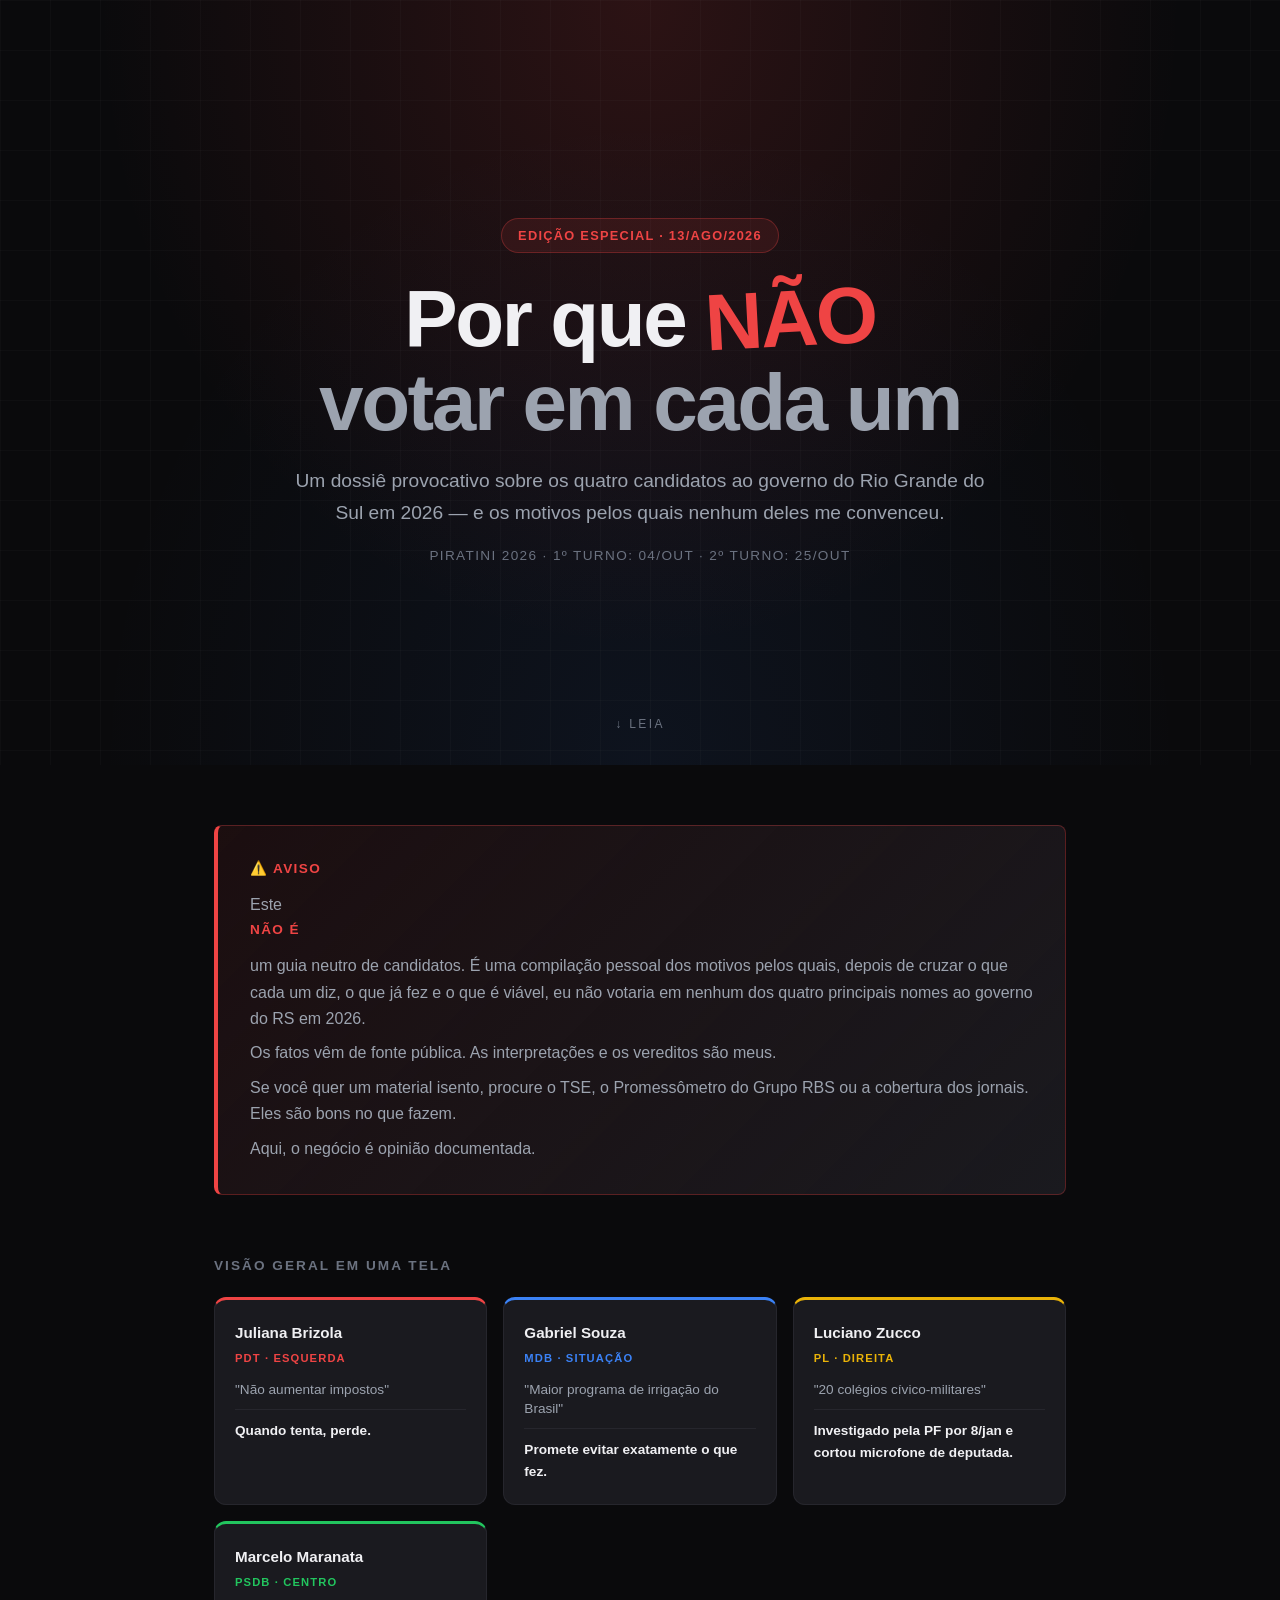
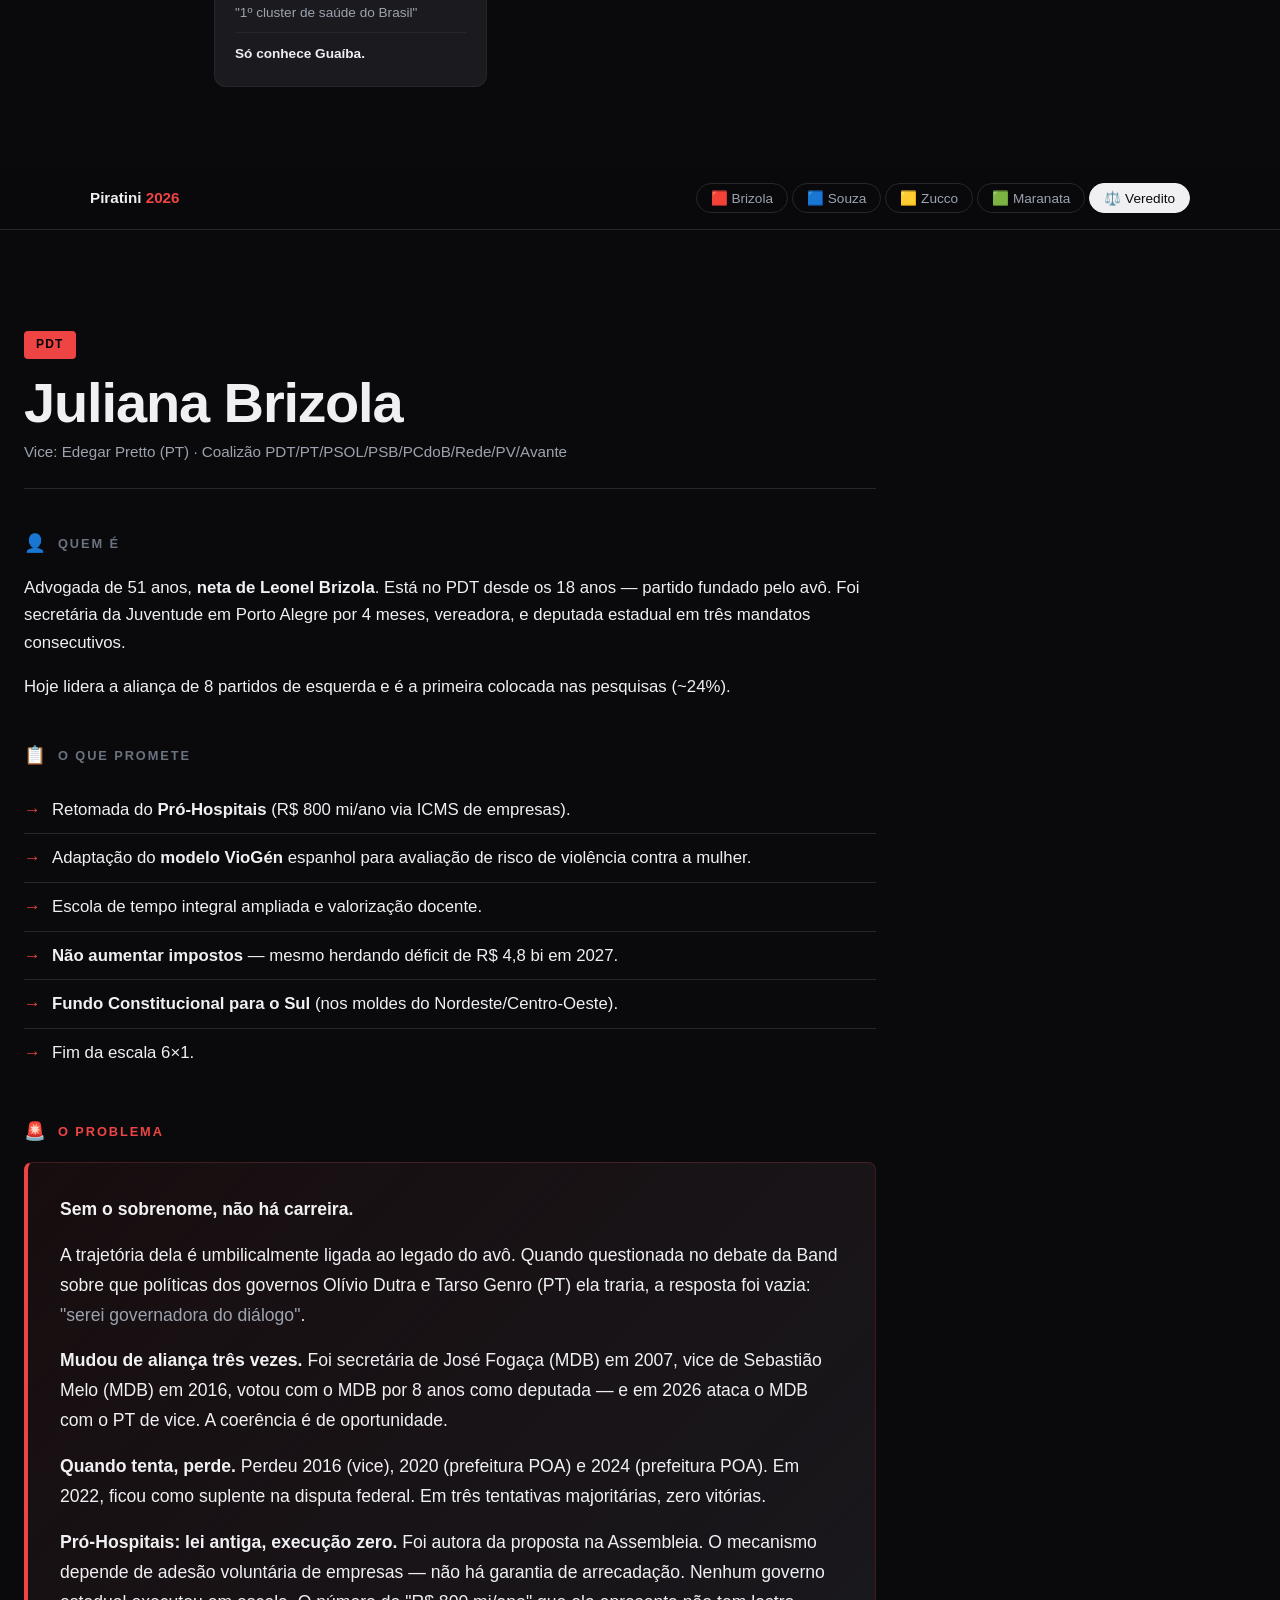
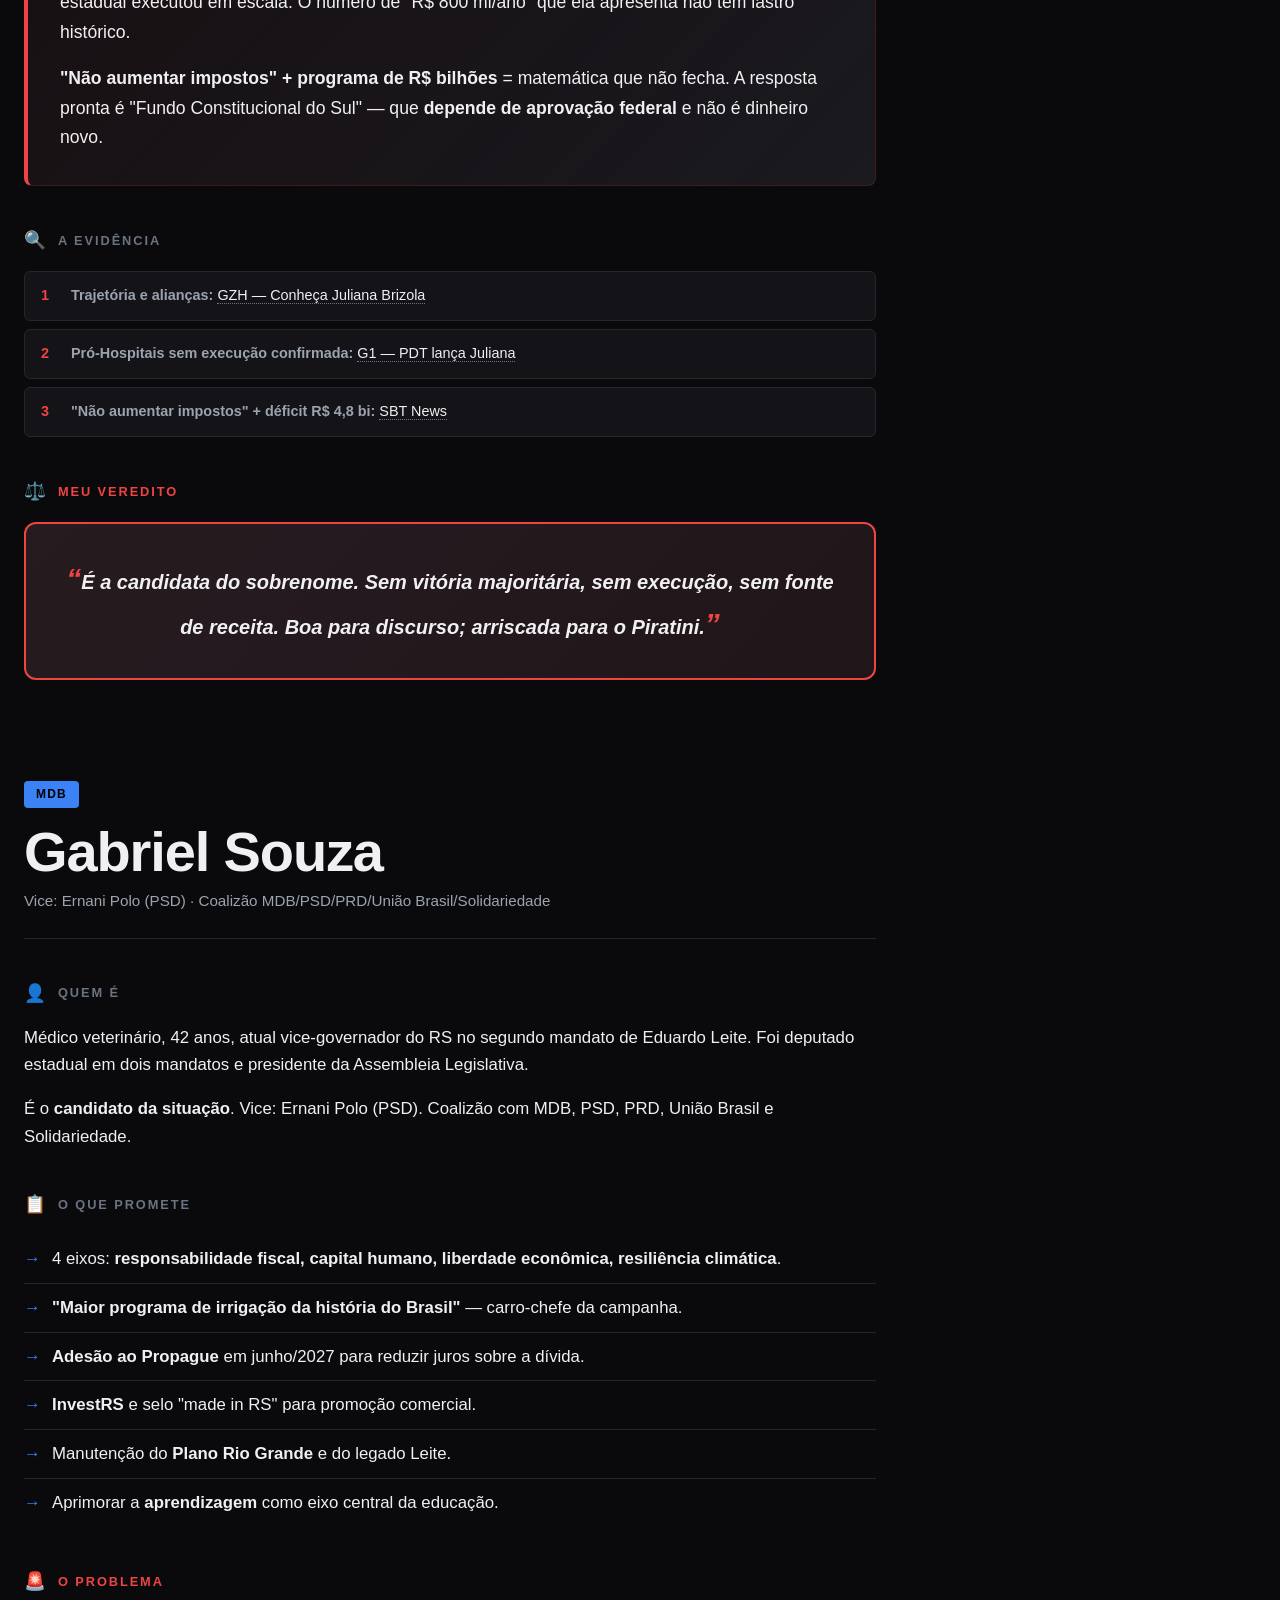
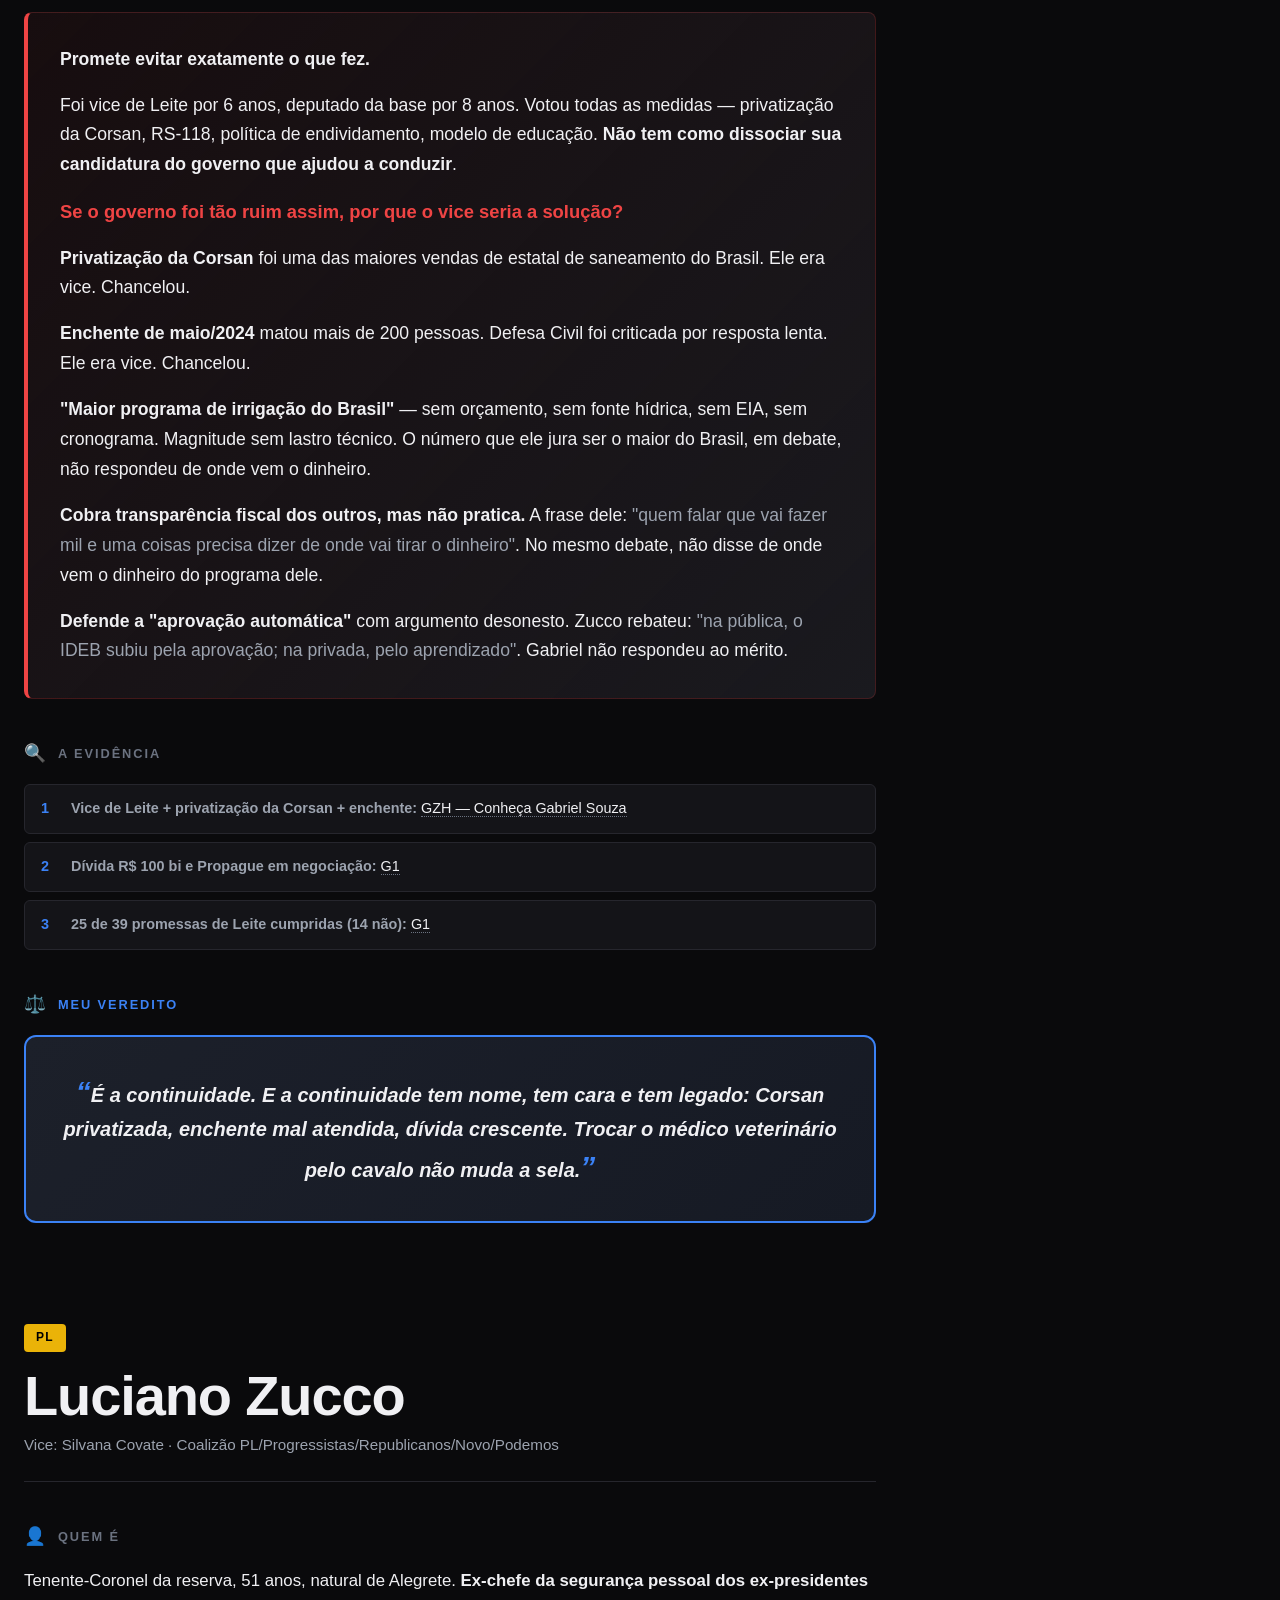
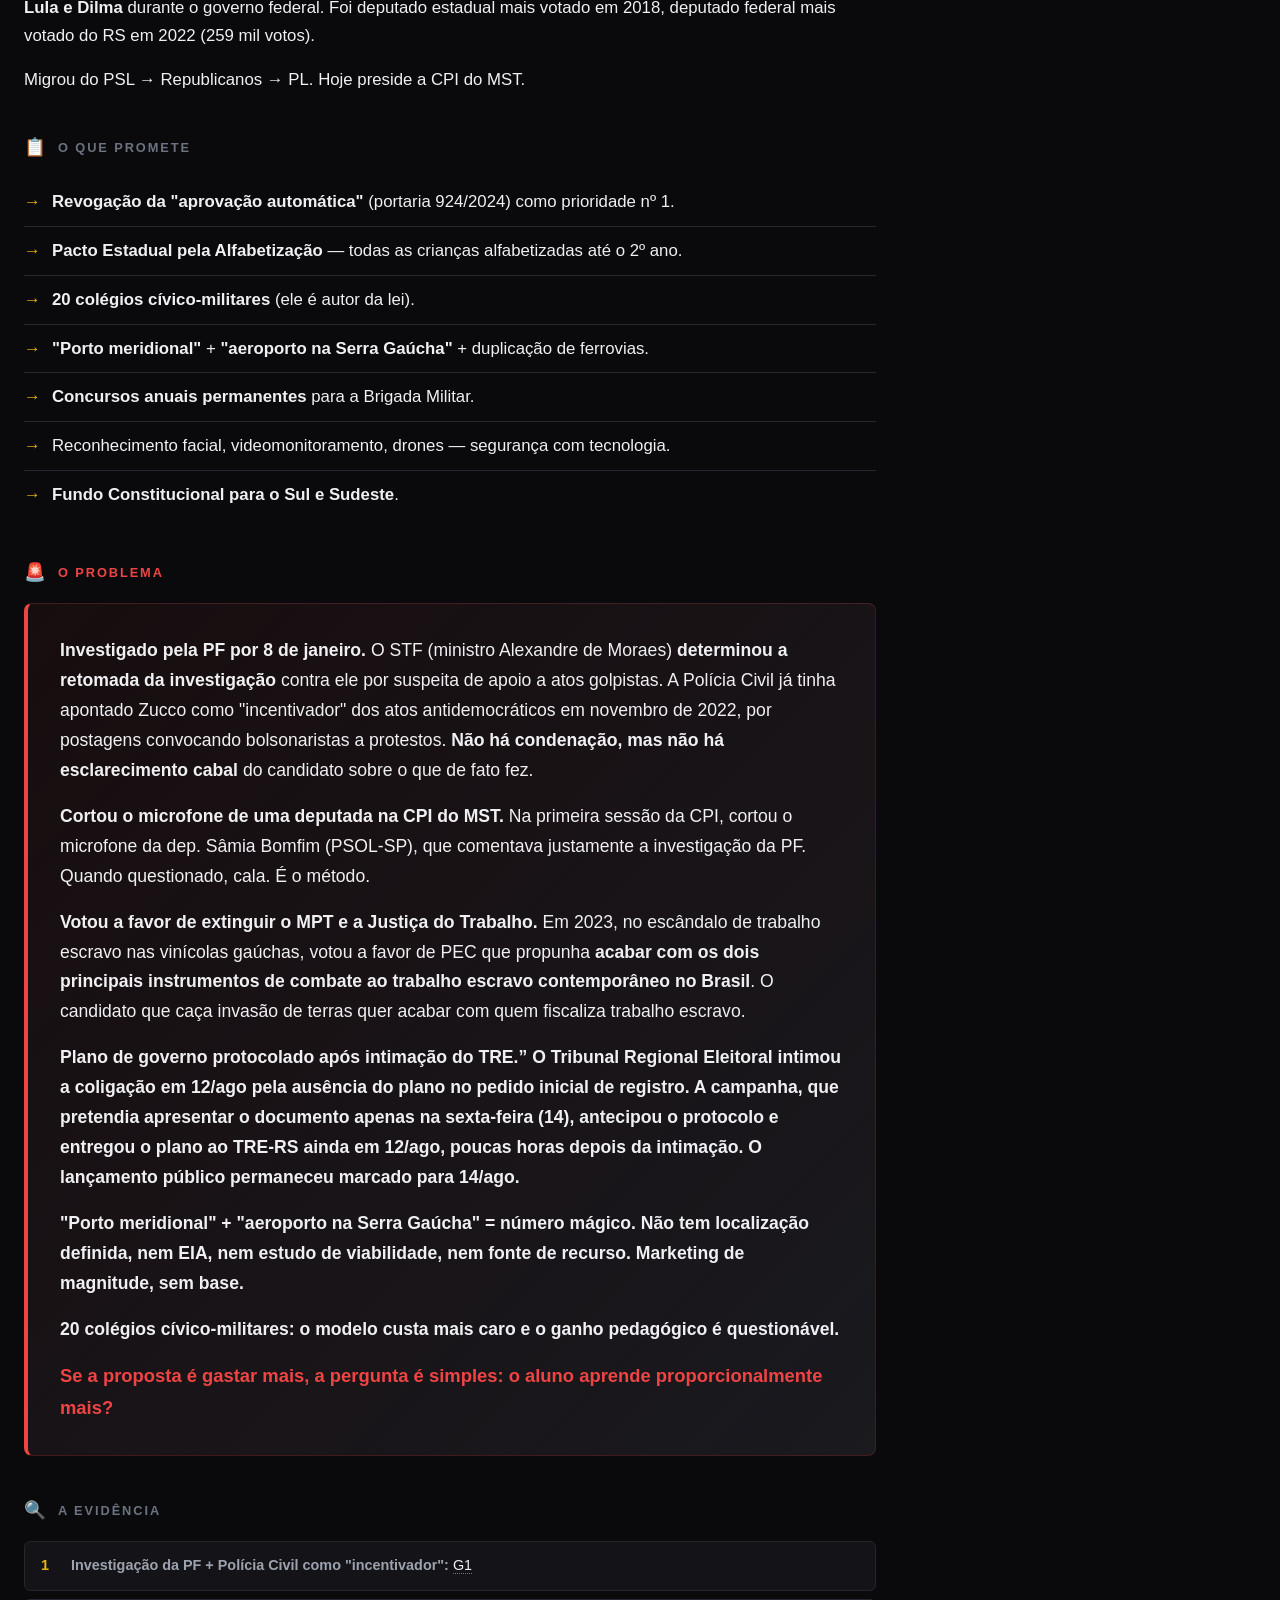
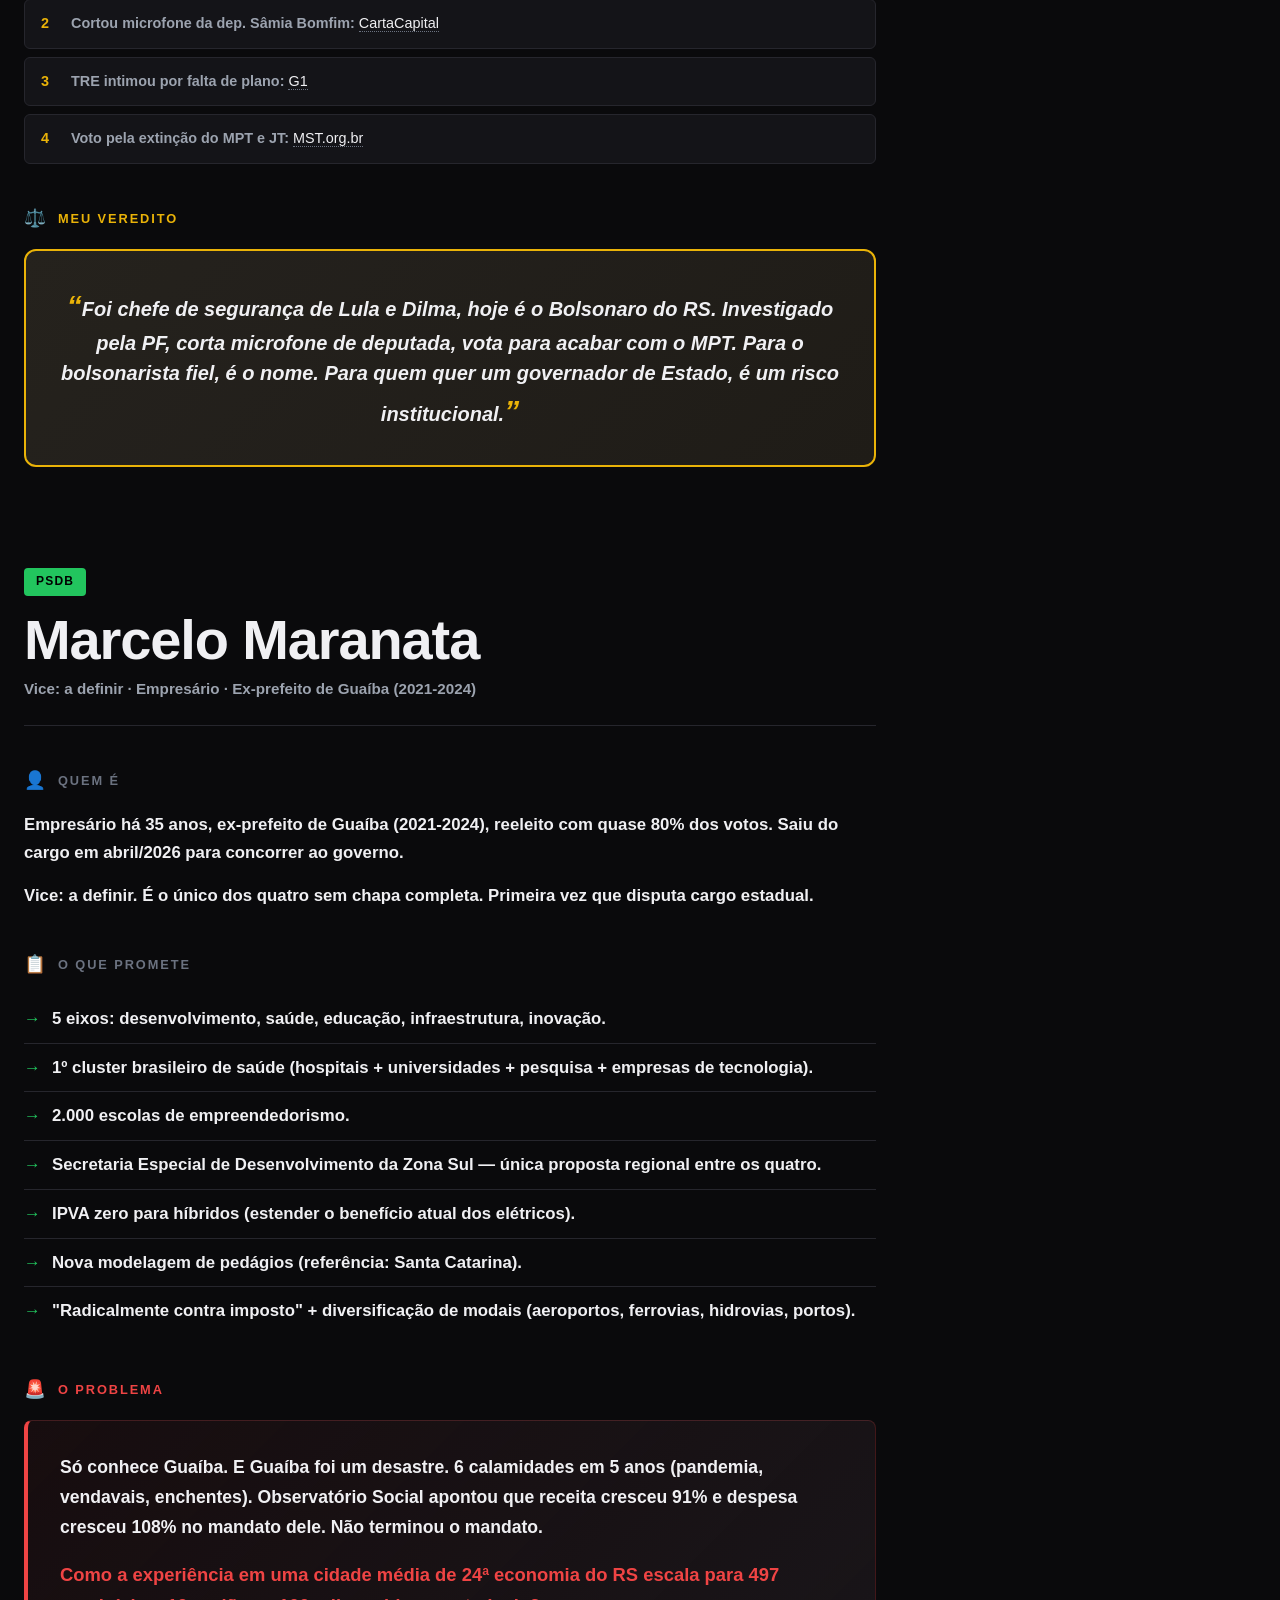
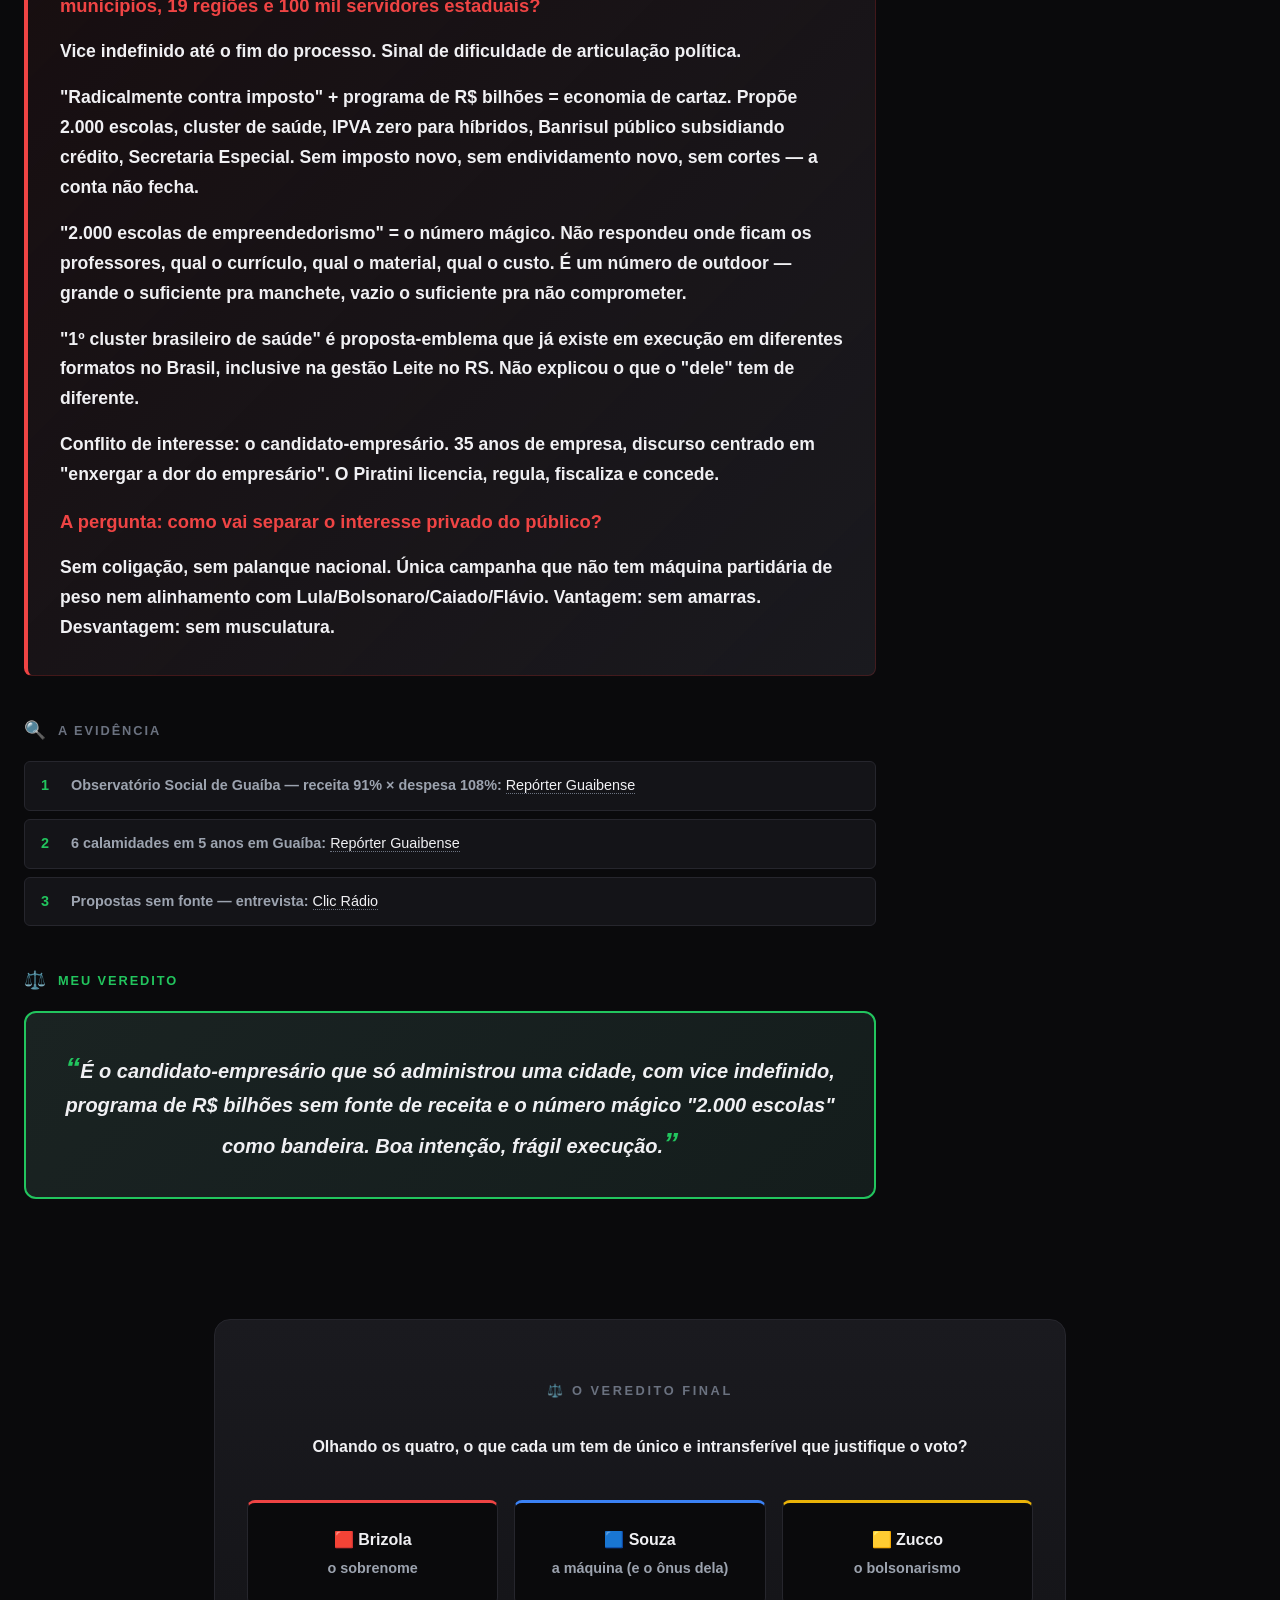
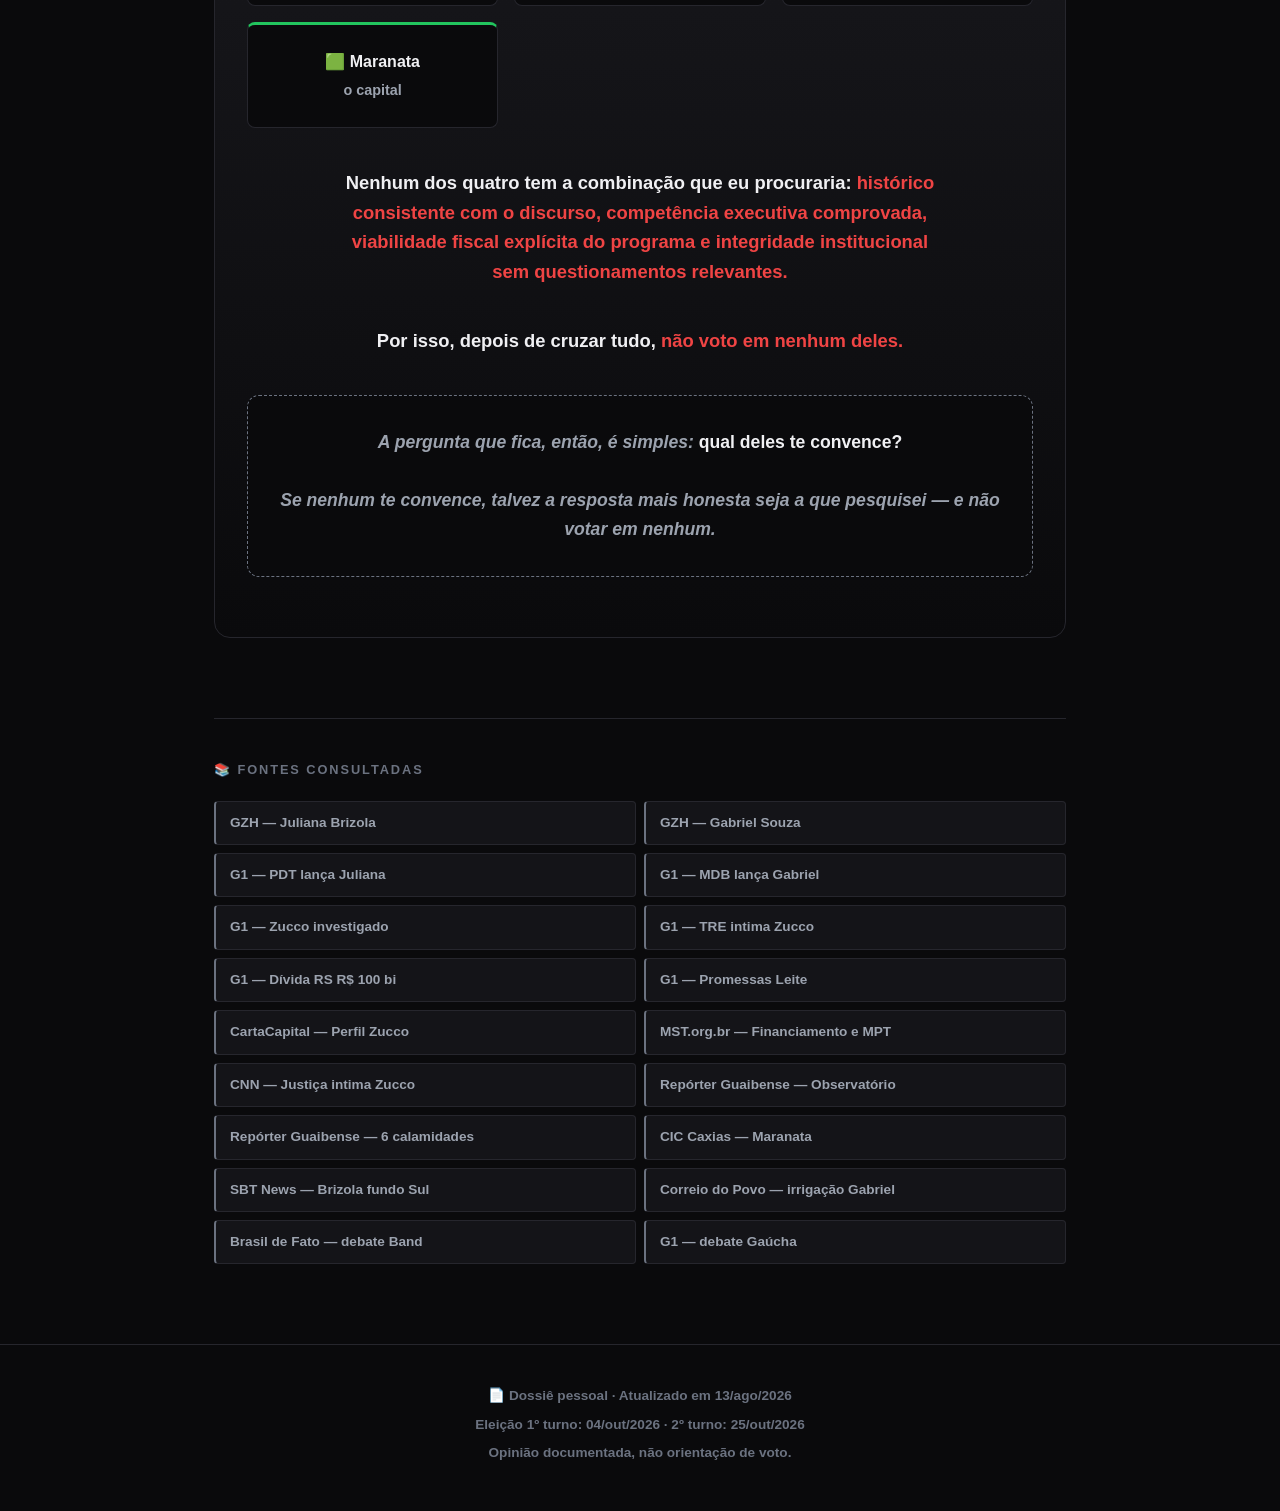
==== commit d79b4c23: "Update government plan submission details in index.html" ====
--- a/index.html
+++ b/index.html
@@ -252,7 +252,7 @@
       <p><strong>Investigado pela PF por 8 de janeiro.</strong> O STF (ministro Alexandre de Moraes) <strong>determinou a retomada da investigação</strong> contra ele por suspeita de apoio a atos golpistas. A Polícia Civil já tinha apontado Zucco como "incentivador" dos atos antidemocráticos em novembro de 2022, por postagens convocando bolsonaristas a protestos. <strong>Não há condenação, mas não há esclarecimento cabal</strong> do candidato sobre o que de fato fez.</p>
       <p><strong>Cortou o microfone de uma deputada na CPI do MST.</strong> Na primeira sessão da CPI, cortou o microfone da dep. Sâmia Bomfim (PSOL-SP), que comentava justamente a investigação da PF. Quando questionado, cala. É o método.</p>
       <p><strong>Votou a favor de extinguir o MPT e a Justiça do Trabalho.</strong> Em 2023, no escândalo de trabalho escravo nas vinícolas gaúchas, votou a favor de PEC que propunha <strong>acabar com os dois principais instrumentos de combate ao trabalho escravo contemporâneo no Brasil</strong>. O candidato que caça invasão de terras quer acabar com quem fiscaliza trabalho escravo.</p>
-      <p><strong>Plano de governo entregue com atraso — intimado pelo TRE.</strong> O Tribunal Regional Eleitoral intimou a coligação por ausência do plano no registro da candidatura (12/ago). Documento só foi protocolado em 14/ago, após 72h. Para um candidato que cobra "ordem", é um tropeço.</p>
+      <p><strong>Plano de governo protocolado após intimação do TRE.” O Tribunal Regional Eleitoral intimou a coligação em 12/ago pela ausência do plano no pedido inicial de registro. A campanha, que pretendia apresentar o documento apenas na sexta-feira (14), antecipou o protocolo e entregou o plano ao TRE-RS ainda em 12/ago, poucas horas depois da intimação. O lançamento público permaneceu marcado para 14/ago.</p>
       <p><strong>"Porto meridional" + "aeroporto na Serra Gaúcha" = número mágico.</strong> Não tem localização definida, nem EIA, nem estudo de viabilidade, nem fonte de recurso. Marketing de magnitude, sem base.</p>
       <p><strong>20 colégios cívico-militares: o modelo custa mais caro e o ganho pedagógico é questionável.</strong></p>
       <p class="pergunta">Se a proposta é gastar mais, a pergunta é simples: o aluno aprende proporcionalmente mais?</p>
--- a/style.css
+++ b/style.css
@@ -1,397 +1,504 @@
-/* ====== RESET & BASE ====== */
-  * { box-sizing: border-box; margin: 0; padding: 0; }
-  html { scroll-behavior: smooth; scroll-padding-top: 80px; }
+* { box-sizing: border-box; margin: 0; padding: 0; }
+
+  :root {
+    --bg: #0a0a0c;
+    --bg-soft: #141418;
+    --bg-card: #1a1a1f;
+    --border: #26262d;
+    --text: #f0f0f3;
+    --text-soft: #9ca3af;
+    --text-mute: #6b7280;
+    --accent: #ef4444;
+
+    --brizola: #ef4444;
+    --souza:   #3b82f6;
+    --zucco:   #eab308;
+    --maranata:#22c55e;
+
+    --shadow: 0 10px 40px rgba(0,0,0,0.5);
+  }
+
+  html { scroll-behavior: smooth; scroll-padding-top: 90px; }
   body {
-    font-family: -apple-system, BlinkMacSystemFont, 'Segoe UI', Roboto, 'Helvetica Neue', Arial, sans-serif;
-    line-height: 1.6;
+    font-family: 'Inter', -apple-system, BlinkMacSystemFont, 'Segoe UI', Roboto, sans-serif;
     background: var(--bg);
     color: var(--text);
-    transition: background 0.3s, color 0.3s;
+    line-height: 1.65;
+    -webkit-font-smoothing: antialiased;
     overflow-x: hidden;
   }
-  :root {
-    --bg: #0f1419;
-    --bg-soft: #1a1f2e;
-    --bg-card: #1e2330;
-    --border: #2a3142;
-    --text: #e6e9ef;
-    --text-soft: #9ba3b4;
-    --accent: #ef4444;
-    --accent-soft: rgba(239, 68, 68, 0.1);
-    --brizola: #dc2626;
-    --souza: #2563eb;
-    --zucco: #eab308;
-    --maranata: #16a34a;
-    --shadow: 0 4px 20px rgba(0,0,0,0.4);
-  }
-  body.light-mode {
-    --bg: #f5f5f7;
-    --bg-soft: #ffffff;
-    --bg-card: #ffffff;
-    --border: #e5e7eb;
-    --text: #1a1a1a;
-    --text-soft: #6b7280;
-    --accent: #dc2626;
-    --accent-soft: rgba(220, 38, 38, 0.08);
-    --shadow: 0 4px 20px rgba(0,0,0,0.06);
-  }
-
-  a { color: var(--accent); text-decoration: none; border-bottom: 1px dotted var(--accent); transition: opacity 0.2s; }
-  a:hover { opacity: 0.7; }
+
+  ::selection { background: var(--accent); color: #fff; }
+
+  a { color: var(--text); border-bottom: 1px dotted var(--text-mute); text-decoration: none; transition: all 0.2s; }
+  a:hover { color: var(--accent); border-bottom-color: var(--accent); }
+
+  blockquote {
+    margin: 24px 0;
+    padding: 20px 24px;
+    background: var(--bg-soft);
+    border-left: 4px solid var(--accent);
+    font-style: italic;
+    font-size: 1.05rem;
+    color: var(--text);
+    border-radius: 0 8px 8px 0;
+  }
+  blockquote::before { content: '"'; font-size: 2.5rem; color: var(--accent); line-height: 0; margin-right: 8px; vertical-align: -10px; }
+  blockquote::after  { content: '"'; font-size: 2.5rem; color: var(--accent); line-height: 0; margin-left: 4px; vertical-align: -10px; }
 
   /* ====== HERO ====== */
   .hero {
-    background: linear-gradient(135deg, #1a0000 0%, #2d0a0a 50%, #0a0a0a 100%);
-    color: white;
+    min-height: 85vh;
+    display: flex;
+    align-items: center;
+    justify-content: center;
+    text-align: center;
     padding: 80px 24px 60px;
+    background:
+      radial-gradient(ellipse at top, rgba(239, 68, 68, 0.15) 0%, transparent 60%),
+      radial-gradient(ellipse at bottom, rgba(59, 130, 246, 0.08) 0%, transparent 60%),
+      var(--bg);
+    position: relative;
+  }
+  .hero::before {
+    content: "";
+    position: absolute;
+    inset: 0;
+    background-image:
+      linear-gradient(rgba(255,255,255,0.02) 1px, transparent 1px),
+      linear-gradient(90deg, rgba(255,255,255,0.02) 1px, transparent 1px);
+    background-size: 50px 50px;
+    pointer-events: none;
+  }
+  .hero-content { position: relative; z-index: 1; max-width: 900px; }
+  .hero-tag {
+    display: inline-block;
+    padding: 6px 16px;
+    background: rgba(239, 68, 68, 0.1);
+    border: 1px solid rgba(239, 68, 68, 0.3);
+    border-radius: 100px;
+    color: var(--accent);
+    font-size: 0.8rem;
+    font-weight: 600;
+    letter-spacing: 0.1em;
+    text-transform: uppercase;
+    margin-bottom: 24px;
+  }
+  .hero h1 {
+    font-size: clamp(2.5rem, 7vw, 5rem);
+    font-weight: 900;
+    line-height: 1.05;
+    letter-spacing: -0.03em;
+    margin-bottom: 20px;
+  }
+  .hero h1 .nao { color: var(--accent); display: inline-block; transform: rotate(-3deg); }
+  .hero h1 .demais { color: var(--text-soft); }
+  .hero .subtitulo {
+    font-size: 1.2rem;
+    color: var(--text-soft);
+    max-width: 700px;
+    margin: 0 auto 16px;
+  }
+  .hero .data {
+    font-size: 0.85rem;
+    color: var(--text-mute);
+    letter-spacing: 0.1em;
+    text-transform: uppercase;
+  }
+  .hero .scroll-hint {
+    position: absolute;
+    bottom: 30px;
+    left: 50%;
+    transform: translateX(-50%);
+    color: var(--text-mute);
+    font-size: 0.75rem;
+    letter-spacing: 0.2em;
+    text-transform: uppercase;
+    animation: bounce 2s infinite;
+  }
+  @keyframes bounce {
+    0%, 100% { transform: translateX(-50%) translateY(0); opacity: 0.5; }
+    50% { transform: translateX(-50%) translateY(8px); opacity: 1; }
+  }
+
+  /* ====== AVISO ====== */
+  .aviso {
+    margin: 60px auto;
+    max-width: 900px;
+    padding: 0 24px;
+  }
+  .aviso-box {
+    background: linear-gradient(135deg, rgba(239, 68, 68, 0.08) 0%, var(--bg-card) 100%);
+    border: 1px solid rgba(239, 68, 68, 0.3);
+    border-left: 4px solid var(--accent);
+    padding: 32px;
+    border-radius: 8px;
+    font-size: 1rem;
+  }
+  .aviso-box strong { color: var(--accent); display: block; margin-bottom: 12px; font-size: 0.85rem; letter-spacing: 0.1em; text-transform: uppercase; }
+  .aviso-box p { color: var(--text-soft); margin-bottom: 8px; }
+  .aviso-box p:last-child { margin-bottom: 0; }
+
+  /* ====== CONTAINER ====== */
+  .container { max-width: 900px; margin: 0 auto; padding: 0 24px; }
+
+  /* ====== NAV FIXA ====== */
+  .nav {
+    position: sticky;
+    top: 0;
+    z-index: 100;
+    background: rgba(10, 10, 12, 0.85);
+    backdrop-filter: blur(20px);
+    -webkit-backdrop-filter: blur(20px);
+    border-bottom: 1px solid var(--border);
+    padding: 16px 24px;
+  }
+  .nav-inner {
+    max-width: 1100px;
+    margin: 0 auto;
+    display: flex;
+    gap: 8px;
+    flex-wrap: wrap;
+    align-items: center;
+    justify-content: space-between;
+  }
+  .nav-brand {
+    font-weight: 700;
+    font-size: 0.95rem;
+    color: var(--text);
+  }
+  .nav-brand span { color: var(--accent); }
+  .nav-tabs { display: flex; gap: 4px; flex-wrap: wrap; }
+  .nav-tab {
+    padding: 6px 14px;
+    background: transparent;
+    border: 1px solid var(--border);
+    color: var(--text-soft);
+    border-radius: 100px;
+    cursor: pointer;
+    font-size: 0.85rem;
+    font-weight: 500;
+    transition: all 0.2s;
+    font-family: inherit;
+  }
+  .nav-tab:hover { color: var(--text); border-color: var(--text-mute); }
+  .nav-tab.active { background: var(--text); color: var(--bg); border-color: var(--text); }
+
+  /* ====== VISÃO GERAL ====== */
+  .overview { margin: 60px 0 80px; }
+  .overview h2 {
+    font-size: 0.85rem;
+    font-weight: 700;
+    letter-spacing: 0.15em;
+    text-transform: uppercase;
+    color: var(--text-mute);
+    margin-bottom: 20px;
+  }
+  .overview-grid {
+    display: grid;
+    grid-template-columns: repeat(auto-fit, minmax(220px, 1fr));
+    gap: 16px;
+  }
+  .overview-card {
+    background: var(--bg-card);
+    border: 1px solid var(--border);
+    border-radius: 12px;
+    padding: 20px;
+    border-top: 3px solid var(--candidato-color, var(--accent));
+    transition: transform 0.2s;
+  }
+  .overview-card:hover { transform: translateY(-3px); }
+  .overview-card.brizola { --candidato-color: var(--brizola); }
+  .overview-card.souza { --candidato-color: var(--souza); }
+  .overview-card.zucco { --candidato-color: var(--zucco); }
+  .overview-card.maranata { --candidato-color: var(--maranata); }
+  .overview-card .cand-nome {
+    font-weight: 700;
+    margin-bottom: 4px;
+    font-size: 0.95rem;
+  }
+  .overview-card .cand-partido {
+    font-size: 0.7rem;
+    color: var(--candidato-color);
+    text-transform: uppercase;
+    letter-spacing: 0.1em;
+    font-weight: 600;
+    margin-bottom: 12px;
+  }
+  .overview-card .cand-promessa {
+    font-size: 0.85rem;
+    color: var(--text-soft);
+    margin-bottom: 8px;
+    line-height: 1.4;
+  }
+  .overview-card .cand-pancada {
+    font-size: 0.85rem;
+    color: var(--text);
+    font-weight: 600;
+    border-top: 1px solid var(--border);
+    padding-top: 10px;
+    margin-top: 10px;
+  }
+
+  /* ====== CANDIDATO SEÇÃO ====== */
+  .candidato { margin: 100px 0; scroll-margin-top: 80px; }
+  .candidato-header {
+    margin-bottom: 40px;
+    padding-bottom: 24px;
+    border-bottom: 1px solid var(--border);
+  }
+  .candidato-tag {
+    display: inline-block;
+    padding: 4px 12px;
+    background: var(--candidato-color);
+    color: #000;
+    font-weight: 800;
+    font-size: 0.75rem;
+    letter-spacing: 0.1em;
+    text-transform: uppercase;
+    border-radius: 4px;
+    margin-bottom: 16px;
+  }
+  .candidato.brizola { --candidato-color: var(--brizola); }
+  .candidato.souza { --candidato-color: var(--souza); }
+  .candidato.zucco { --candidato-color: var(--zucco); }
+  .candidato.maranata { --candidato-color: var(--maranata); }
+
+  .candidato-nome {
+    font-size: clamp(2rem, 5vw, 3.5rem);
+    font-weight: 900;
+    line-height: 1;
+    letter-spacing: -0.02em;
+    margin-bottom: 8px;
+  }
+  .candidato-vice {
+    color: var(--text-soft);
+    font-size: 0.95rem;
+  }
+
+  /* ====== BLOCO (reutilizável) ====== */
+  .bloco {
+    margin: 40px 0;
+  }
+  .bloco-titulo {
+    display: flex;
+    align-items: center;
+    gap: 10px;
+    font-size: 0.8rem;
+    font-weight: 700;
+    letter-spacing: 0.15em;
+    text-transform: uppercase;
+    color: var(--text-mute);
+    margin-bottom: 16px;
+  }
+  .bloco-titulo .bloco-emoji { font-size: 1.1rem; }
+  .bloco-titulo.problema { color: var(--accent); }
+  .bloco-titulo.veredito { color: var(--candidato-color); }
+
+  .bloco-conteudo p { margin-bottom: 16px; color: var(--text); font-size: 1.05rem; }
+  .bloco-conteudo p:last-child { margin-bottom: 0; }
+  .bloco-conteudo strong { color: var(--text); font-weight: 700; }
+  .bloco-conteudo em { color: var(--text-soft); font-style: normal; }
+
+  .bloco-conteudo ul {
+    list-style: none;
+    margin: 16px 0;
+  }
+  .bloco-conteudo ul li {
+    padding: 10px 0 10px 28px;
+    border-bottom: 1px solid var(--border);
+    position: relative;
+    font-size: 1.05rem;
+  }
+  .bloco-conteudo ul li:last-child { border-bottom: none; }
+  .bloco-conteudo ul li::before {
+    content: "→";
+    position: absolute;
+    left: 0;
+    color: var(--candidato-color);
+    font-weight: 700;
+  }
+
+  /* ====== BOX PROBLEMA (destaque) ====== */
+  .problema-box {
+    background: linear-gradient(135deg, rgba(239, 68, 68, 0.06) 0%, var(--bg-card) 100%);
+    border: 1px solid rgba(239, 68, 68, 0.2);
+    border-left: 4px solid var(--accent);
+    border-radius: 8px;
+    padding: 32px;
+  }
+  .problema-box p { font-size: 1.1rem; line-height: 1.7; }
+  .problema-box .pergunta {
+    font-weight: 700;
+    color: var(--accent);
+    font-size: 1.15rem;
+  }
+
+  /* ====== EVIDÊNCIA (fontes) ====== */
+  .evidencia-lista {
+    display: flex;
+    flex-direction: column;
+    gap: 8px;
+  }
+  .evidencia-item {
+    display: flex;
+    align-items: flex-start;
+    gap: 12px;
+    padding: 12px 16px;
+    background: var(--bg-soft);
+    border: 1px solid var(--border);
+    border-radius: 6px;
+    font-size: 0.9rem;
+    transition: all 0.2s;
+  }
+  .evidencia-item:hover {
+    border-color: var(--text-mute);
+    background: var(--bg-card);
+  }
+  .evidencia-num {
+    color: var(--candidato-color);
+    font-weight: 800;
+    font-size: 0.9rem;
+    min-width: 18px;
+  }
+  .evidencia-texto { color: var(--text-soft); flex: 1; }
+  .evidencia-texto a { color: var(--text); font-weight: 500; }
+
+  /* ====== VEREDITO ====== */
+  .veredito-box {
+    background: linear-gradient(135deg, var(--bg-card) 0%, var(--bg-soft) 100%);
+    border: 2px solid var(--candidato-color);
+    border-radius: 12px;
+    padding: 32px;
     text-align: center;
     position: relative;
     overflow: hidden;
   }
-  body.light-mode .hero {
-    background: linear-gradient(135deg, #fef2f2 0%, #fee2e2 50%, #ffffff 100%);
-    color: #1a1a1a;
-  }
-  .hero::before {
+  .veredito-box::before {
     content: "";
     position: absolute;
-    top: -50%;
-    left: -50%;
-    width: 200%;
-    height: 200%;
-    background: radial-gradient(circle, rgba(239, 68, 68, 0.15) 0%, transparent 50%);
-    animation: pulse 8s ease-in-out infinite;
-  }
-  @keyframes pulse {
-    0%, 100% { transform: scale(1); opacity: 0.5; }
-    50% { transform: scale(1.1); opacity: 0.8; }
-  }
-  .hero-content { position: relative; z-index: 1; max-width: 900px; margin: 0 auto; }
-  .hero h1 {
-    font-size: clamp(2rem, 5vw, 3.5rem);
-    font-weight: 800;
-    margin-bottom: 16px;
-    letter-spacing: -0.02em;
-  }
-  .hero h1 .accent { color: var(--accent); }
-  .hero p {
-    font-size: 1.1rem;
-    opacity: 0.9;
-    max-width: 700px;
-    margin: 0 auto 12px;
-  }
-  .hero .meta {
-    font-size: 0.85rem;
-    opacity: 0.7;
-    margin-top: 16px;
-  }
-  .hero .badges {
-    display: flex;
-    flex-wrap: wrap;
-    gap: 8px;
-    justify-content: center;
-    margin-top: 24px;
-  }
-  .hero .badge {
-    background: rgba(255,255,255,0.1);
-    border: 1px solid rgba(255,255,255,0.2);
-    padding: 6px 14px;
-    border-radius: 100px;
-    font-size: 0.8rem;
-    font-weight: 500;
-  }
-  body.light-mode .hero .badge {
-    background: rgba(0,0,0,0.05);
-    border-color: rgba(0,0,0,0.1);
-  }
-
-  /* ====== CONTROLS ====== */
-  .controls {
-    position: sticky;
-    top: 0;
-    z-index: 100;
-    background: var(--bg-soft);
-    border-bottom: 1px solid var(--border);
-    padding: 12px 24px;
-    display: flex;
-    align-items: center;
-    justify-content: space-between;
-    flex-wrap: wrap;
-    gap: 12px;
-    backdrop-filter: blur(10px);
-  }
-  .controls .nav-tabs {
-    display: flex;
-    gap: 8px;
-    flex-wrap: wrap;
-  }
-  .controls .nav-tab {
-    padding: 8px 16px;
-    border-radius: 8px;
-    background: transparent;
-    border: 1px solid var(--border);
-    color: var(--text-soft);
-    cursor: pointer;
-    font-size: 0.9rem;
-    font-weight: 500;
-    transition: all 0.2s;
-  }
-  .controls .nav-tab:hover {
-    background: var(--accent-soft);
-    color: var(--text);
-  }
-  .controls .nav-tab.active {
-    background: var(--accent);
-    color: white;
-    border-color: var(--accent);
-  }
-  .controls .theme-toggle {
-    background: var(--bg-card);
-    border: 1px solid var(--border);
-    color: var(--text);
-    padding: 8px 14px;
-    border-radius: 8px;
-    cursor: pointer;
-    font-size: 0.9rem;
-    transition: all 0.2s;
-  }
-  .controls .theme-toggle:hover { background: var(--accent-soft); }
-
-  /* ====== CONTAINER ====== */
-  .container { max-width: 1100px; margin: 0 auto; padding: 40px 24px; }
-
-  /* ====== SECTION ====== */
-  .section { margin-bottom: 60px; }
-  .section-title {
-    font-size: 1.8rem;
-    font-weight: 700;
-    margin-bottom: 24px;
-    display: flex;
-    align-items: center;
-    gap: 12px;
-  }
-  .section-title .emoji { font-size: 1.5em; }
-
-  /* ====== CANDIDATO HEADER ====== */
-  .candidato-header {
-    background: var(--bg-card);
+    inset: 0;
+    background: var(--candidato-color);
+    opacity: 0.05;
+  }
+  .veredito-box > * { position: relative; z-index: 1; }
+  .veredito-quote {
+    font-size: 1.25rem;
+    font-weight: 600;
+    line-height: 1.5;
+    color: var(--text);
+    font-style: italic;
+  }
+  .veredito-quote::before { content: "\201C"; color: var(--candidato-color); font-size: 1.5em; }
+  .veredito-quote::after  { content: "\201D"; color: var(--candidato-color); font-size: 1.5em; }
+
+  /* ====== VEREDITO FINAL ====== */
+  .final-section {
+    margin: 120px 0 60px;
+    padding: 60px 32px;
+    background: linear-gradient(180deg, var(--bg-card) 0%, var(--bg) 100%);
     border: 1px solid var(--border);
     border-radius: 16px;
+    text-align: center;
+  }
+  .final-section h2 {
+    font-size: 0.8rem;
+    letter-spacing: 0.2em;
+    text-transform: uppercase;
+    color: var(--text-mute);
+    margin-bottom: 32px;
+  }
+  .diferenciais-grid {
+    display: grid;
+    grid-template-columns: repeat(auto-fit, minmax(200px, 1fr));
+    gap: 16px;
+    margin: 40px 0;
+  }
+  .diferencial {
+    background: var(--bg);
+    border: 1px solid var(--border);
+    border-top: 3px solid var(--candidato-color);
+    padding: 24px 16px;
+    border-radius: 8px;
+  }
+  .diferencial.brizola { --candidato-color: var(--brizola); }
+  .diferencial.souza { --candidato-color: var(--souza); }
+  .diferencial.zucco { --candidato-color: var(--zucco); }
+  .diferencial.maranata { --candidato-color: var(--maranata); }
+  .diferencial-nome {
+    font-weight: 700;
+    margin-bottom: 4px;
+  }
+  .diferencial-valor {
+    color: var(--text-soft);
+    font-size: 0.9rem;
+  }
+  .final-conclusao {
+    margin-top: 40px;
+    font-size: 1.15rem;
+    color: var(--text);
+    max-width: 600px;
+    margin-left: auto;
+    margin-right: auto;
+    line-height: 1.6;
+  }
+  .final-conclusao strong { color: var(--accent); }
+  .pergunta-final {
+    margin-top: 40px;
     padding: 32px;
-    margin-bottom: 24px;
-    box-shadow: var(--shadow);
-    border-left: 6px solid var(--candidato-color, var(--accent));
-  }
-  .candidato-header.brizola { --candidato-color: var(--brizola); }
-  .candidato-header.souza { --candidato-color: var(--souza); }
-  .candidato-header.zucco { --candidato-color: var(--zucco); }
-  .candidato-header.maranata { --candidato-color: var(--maranata); }
-
-  .candidato-header h2 {
-    font-size: 2rem;
-    margin-bottom: 8px;
-    display: flex;
-    align-items: center;
-    gap: 12px;
-  }
-  .candidato-header .partido-tag {
-    display: inline-block;
-    padding: 4px 10px;
-    border-radius: 6px;
-    background: var(--candidato-color);
-    color: white;
-    font-size: 0.85rem;
-    font-weight: 600;
-  }
-  .candidato-header .subtitle {
-    color: var(--text-soft);
-    font-size: 0.95rem;
-  }
-  .candidato-header .resumo {
-    margin-top: 16px;
-    padding: 16px;
-    background: var(--bg-soft);
-    border-radius: 8px;
+    background: var(--bg);
+    border: 1px dashed var(--text-mute);
+    border-radius: 12px;
+    font-size: 1.1rem;
     font-style: italic;
-    border-left: 3px solid var(--candidato-color);
-  }
-
-  /* ====== PODRE CARDS ====== */
-  .podre {
-    background: var(--bg-card);
-    border: 1px solid var(--border);
-    border-radius: 12px;
-    padding: 20px 24px;
-    margin-bottom: 16px;
-    transition: all 0.3s;
-    position: relative;
-    overflow: hidden;
-  }
-  .podre:hover {
-    transform: translateY(-2px);
-    border-color: var(--candidato-color);
-    box-shadow: 0 8px 30px rgba(0,0,0,0.3);
-  }
-  .podre .numero {
-    position: absolute;
-    top: 12px;
-    right: 16px;
-    font-size: 2.5rem;
-    font-weight: 800;
-    color: var(--candidato-color);
-    opacity: 0.2;
-    line-height: 1;
-  }
-  .podre h3 {
-    font-size: 1.15rem;
-    margin-bottom: 12px;
-    color: var(--text);
-    padding-right: 60px;
-  }
-  .podre h3 .badge-podre {
-    display: inline-block;
-    background: var(--accent-soft);
-    color: var(--accent);
-    padding: 2px 8px;
-    border-radius: 4px;
-    font-size: 0.7rem;
-    font-weight: 600;
-    margin-right: 8px;
-    vertical-align: middle;
-  }
-  .podre p, .podre ul { color: var(--text-soft); font-size: 0.95rem; }
-  .podre ul { margin-left: 20px; margin-top: 8px; }
-  .podre ul li { margin-bottom: 4px; }
-  .podre strong { color: var(--text); }
-  .podre blockquote {
-    margin: 12px 0;
-    padding: 10px 16px;
-    background: var(--bg-soft);
-    border-left: 3px solid var(--candidato-color);
-    border-radius: 4px;
-    font-style: italic;
-    color: var(--text);
-  }
-  .podre .fonte {
-    margin-top: 12px;
-    font-size: 0.85rem;
-    color: var(--text-soft);
-  }
-  .podre .fonte a { color: var(--candidato-color); }
-
-  /* ====== TABELA COMPARATIVA ====== */
-  .tabela-wrapper {
-    overflow-x: auto;
-    background: var(--bg-card);
-    border: 1px solid var(--border);
-    border-radius: 12px;
-    box-shadow: var(--shadow);
-  }
-  table {
-    width: 100%;
-    border-collapse: collapse;
-    min-width: 700px;
-  }
-  th, td {
-    padding: 14px 16px;
-    text-align: left;
-    border-bottom: 1px solid var(--border);
-    font-size: 0.9rem;
-  }
-  th {
-    background: var(--bg-soft);
-    font-weight: 600;
-    color: var(--text);
-    position: sticky;
-    top: 0;
-    cursor: pointer;
-    user-select: none;
-    white-space: nowrap;
-  }
-  th:hover { background: var(--accent-soft); }
-  th .sort-icon { opacity: 0.4; font-size: 0.8em; margin-left: 4px; }
-  th.sort-asc .sort-icon, th.sort-desc .sort-icon { opacity: 1; color: var(--accent); }
-  td { color: var(--text-soft); }
-  td:first-child { font-weight: 600; color: var(--text); }
-  tr:last-child td { border-bottom: none; }
-  tr:hover td { background: var(--bg-soft); }
-
-  /* ====== BOX FINAL ====== */
-  .final-box {
-    background: linear-gradient(135deg, var(--accent-soft) 0%, var(--bg-card) 100%);
-    border: 1px solid var(--accent);
-    border-radius: 16px;
-    padding: 32px;
-    text-align: center;
-    box-shadow: var(--shadow);
-  }
-  .final-box h2 {
-    font-size: 1.6rem;
+    color: var(--text-soft);
+  }
+  .pergunta-final strong { color: var(--text); font-style: normal; }
+
+  /* ====== FONTES FINAIS ====== */
+  .fontes-section {
+    margin: 80px 0;
+    padding-top: 40px;
+    border-top: 1px solid var(--border);
+  }
+  .fontes-section h3 {
+    font-size: 0.8rem;
+    letter-spacing: 0.15em;
+    text-transform: uppercase;
+    color: var(--text-mute);
     margin-bottom: 20px;
-    color: var(--accent);
-  }
-  .diferenciais {
-    display: grid;
-    grid-template-columns: repeat(auto-fit, minmax(220px, 1fr));
-    gap: 16px;
-    margin: 24px 0;
-  }
-  .diferencial {
-    background: var(--bg-card);
-    padding: 20px;
-    border-radius: 12px;
-    border: 1px solid var(--border);
-  }
-  .diferencial .emoji { font-size: 2rem; display: block; margin-bottom: 8px; }
-  .diferencial strong { display: block; margin-bottom: 4px; }
-  .diferencial span { color: var(--text-soft); font-size: 0.9rem; }
-
-  /* ====== FONTES ====== */
+  }
   .fontes-grid {
     display: grid;
     grid-template-columns: repeat(auto-fit, minmax(280px, 1fr));
-    gap: 12px;
-  }
-  .fonte-item {
+    gap: 8px;
+  }
+  .fonte-link {
+    padding: 10px 14px;
+    background: var(--bg-soft);
+    border: 1px solid var(--border);
+    border-left: 2px solid var(--text-mute);
+    border-radius: 4px;
+    font-size: 0.85rem;
+    color: var(--text-soft);
+    transition: all 0.2s;
+  }
+  .fonte-link:hover {
     background: var(--bg-card);
-    border: 1px solid var(--border);
-    border-left: 3px solid var(--accent);
-    padding: 14px 18px;
-    border-radius: 8px;
-    font-size: 0.9rem;
-    transition: all 0.2s;
-  }
-  .fonte-item:hover {
-    background: var(--accent-soft);
-    transform: translateX(4px);
-  }
-  .fonte-item .veiculo {
-    display: block;
-    font-weight: 600;
-    color: var(--text);
-    margin-bottom: 4px;
-  }
-  .fonte-item .titulo-fonte {
-    display: block;
-    color: var(--text-soft);
-    font-size: 0.85rem;
-    margin-bottom: 6px;
-  }
-  .fonte-item a {
-    display: inline-block;
-    color: var(--accent);
-    font-size: 0.85rem;
+    border-left-color: var(--accent);
+    color: var(--text);
   }
 
   /* ====== FOOTER ====== */
   footer {
-    background: var(--bg-soft);
+    margin-top: 80px;
+    padding: 40px 24px;
     border-top: 1px solid var(--border);
-    padding: 32px 24px;
     text-align: center;
-    color: var(--text-soft);
-    font-size: 0.85rem;
-  }
+    color: var(--text-mute);
+    font-size: 0.85rem;
+  }
+  footer p { margin-bottom: 6px; }
 
   /* ====== BACK TO TOP ====== */
   .back-to-top {
@@ -400,74 +507,36 @@
     right: 24px;
     width: 48px;
     height: 48px;
-    background: var(--accent);
-    color: white;
+    background: var(--text);
+    color: var(--bg);
     border: none;
     border-radius: 50%;
     cursor: pointer;
-    box-shadow: var(--shadow);
     font-size: 1.2rem;
+    font-weight: 700;
     opacity: 0;
     transform: translateY(20px);
     transition: all 0.3s;
     z-index: 99;
-  }
-  .back-to-top.visible {
-    opacity: 1;
-    transform: translateY(0);
-  }
-  .back-to-top:hover { background: #dc2626; transform: scale(1.1); }
-
-  /* ====== ANIMATION ====== */
+    font-family: inherit;
+  }
+  .back-to-top.visible { opacity: 1; transform: translateY(0); }
+  .back-to-top:hover { background: var(--accent); color: #fff; }
+
+  /* ====== ANIMAÇÕES ====== */
   .fade-in {
     opacity: 0;
     transform: translateY(20px);
-    transition: opacity 0.6s, transform 0.6s;
-  }
-  .fade-in.visible {
-    opacity: 1;
-    transform: translateY(0);
-  }
-
-  /* ====== COUNTERS ====== */
-  .counters {
-    display: grid;
-    grid-template-columns: repeat(auto-fit, minmax(180px, 1fr));
-    gap: 16px;
-    margin-bottom: 40px;
-  }
-  .counter {
-    background: var(--bg-card);
-    border: 1px solid var(--border);
-    padding: 20px;
-    border-radius: 12px;
-    text-align: center;
-    border-top: 4px solid var(--candidato-color);
-  }
-  .counter.brizola { --candidato-color: var(--brizola); }
-  .counter.souza { --candidato-color: var(--souza); }
-  .counter.zucco { --candidato-color: var(--zucco); }
-  .counter.maranata { --candidato-color: var(--maranata); }
-  .counter .numero-counter {
-    font-size: 2.5rem;
-    font-weight: 800;
-    color: var(--candidato-color);
-    line-height: 1;
-  }
-  .counter .label-counter {
-    color: var(--text-soft);
-    font-size: 0.85rem;
-    margin-top: 8px;
-  }
+    transition: opacity 0.7s ease, transform 0.7s ease;
+  }
+  .fade-in.visible { opacity: 1; transform: translateY(0); }
 
   /* ====== MOBILE ====== */
   @media (max-width: 768px) {
-    .hero { padding: 60px 16px 40px; }
-    .controls { padding: 10px 16px; }
-    .container { padding: 24px 16px; }
-    .candidato-header { padding: 20px; }
-    .candidato-header h2 { font-size: 1.5rem; }
-    .podre { padding: 16px; }
-    .podre h3 { padding-right: 50px; }
-    .podre .numero { font-size: 2rem; }
-  }+    .hero { min-height: 70vh; padding: 60px 20px 40px; }
+    .container { padding: 0 20px; }
+    .aviso-box, .problema-box, .veredito-box, .final-section { padding: 20px; }
+    .nav-inner { flex-direction: column; align-items: flex-start; }
+    .nav-tabs { width: 100%; overflow-x: auto; flex-wrap: nowrap; padding-bottom: 4px; }
+    .nav-tab { white-space: nowrap; }
+  }
